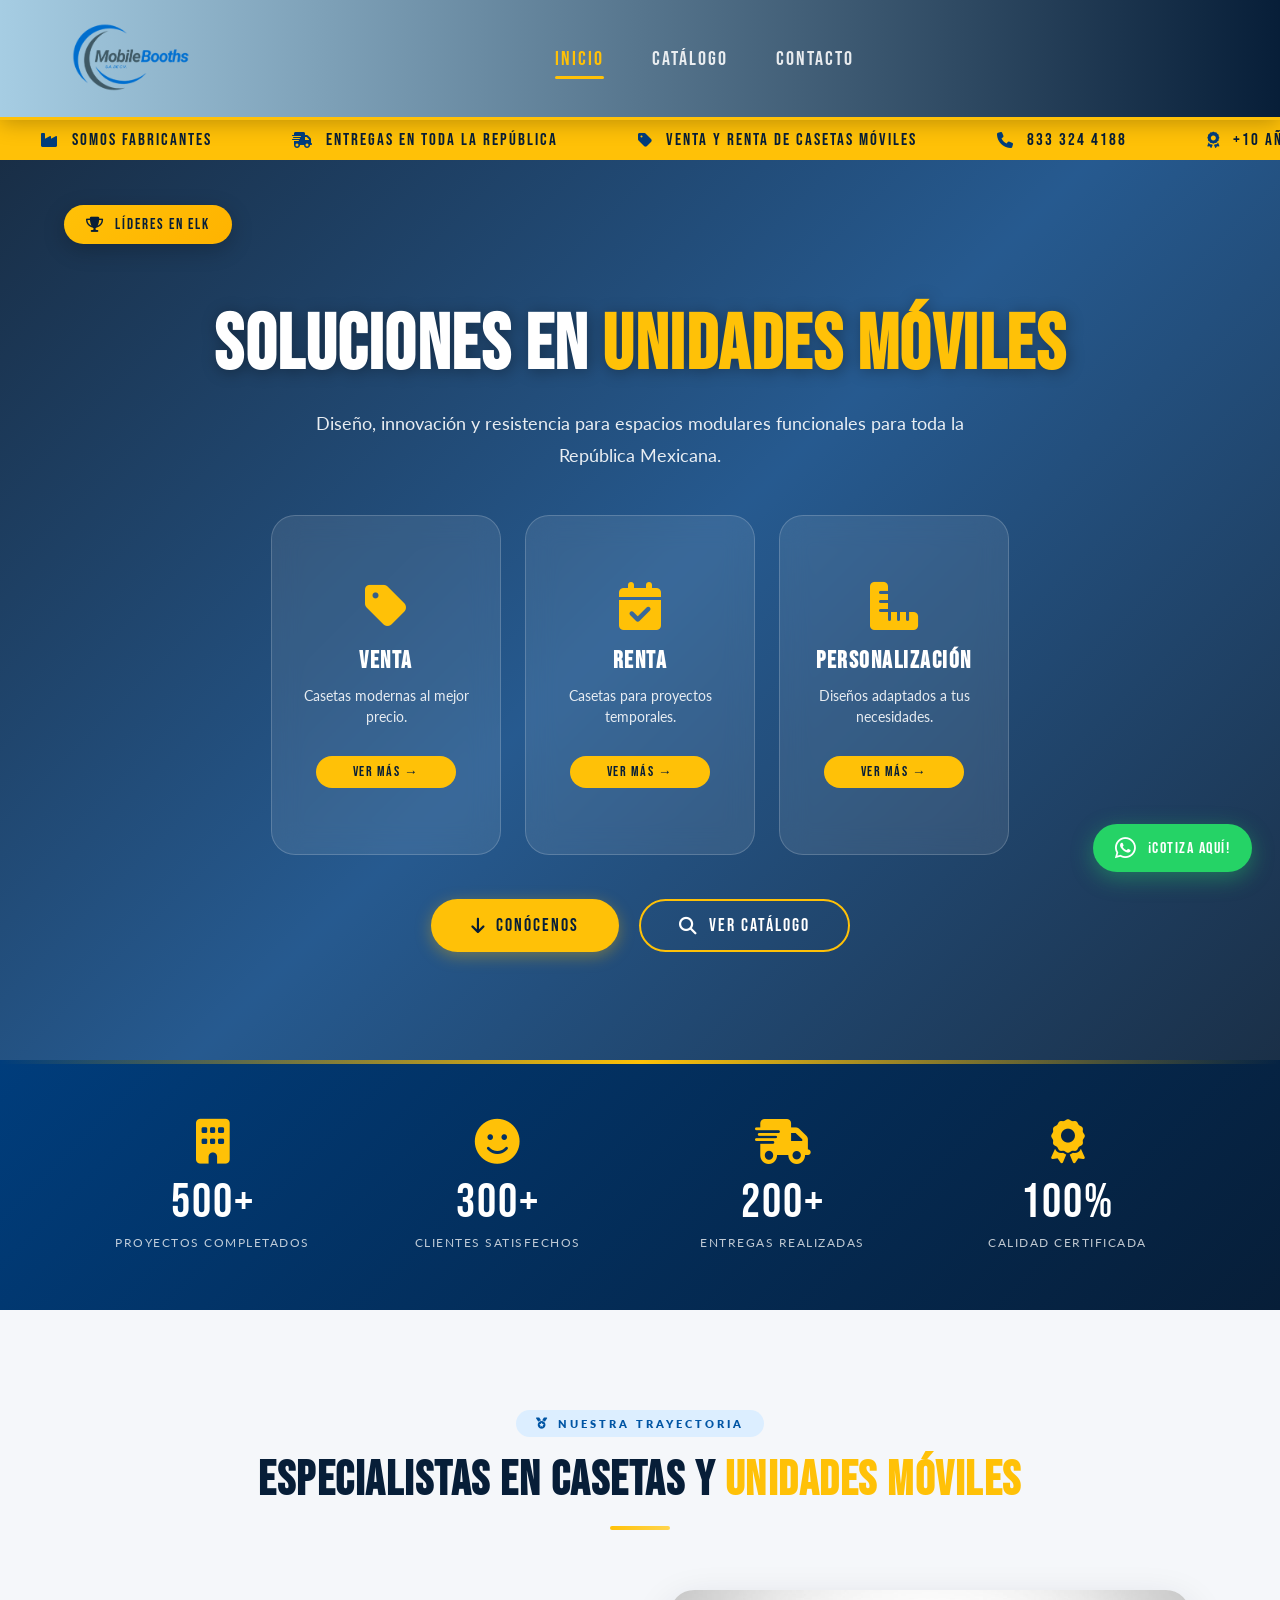
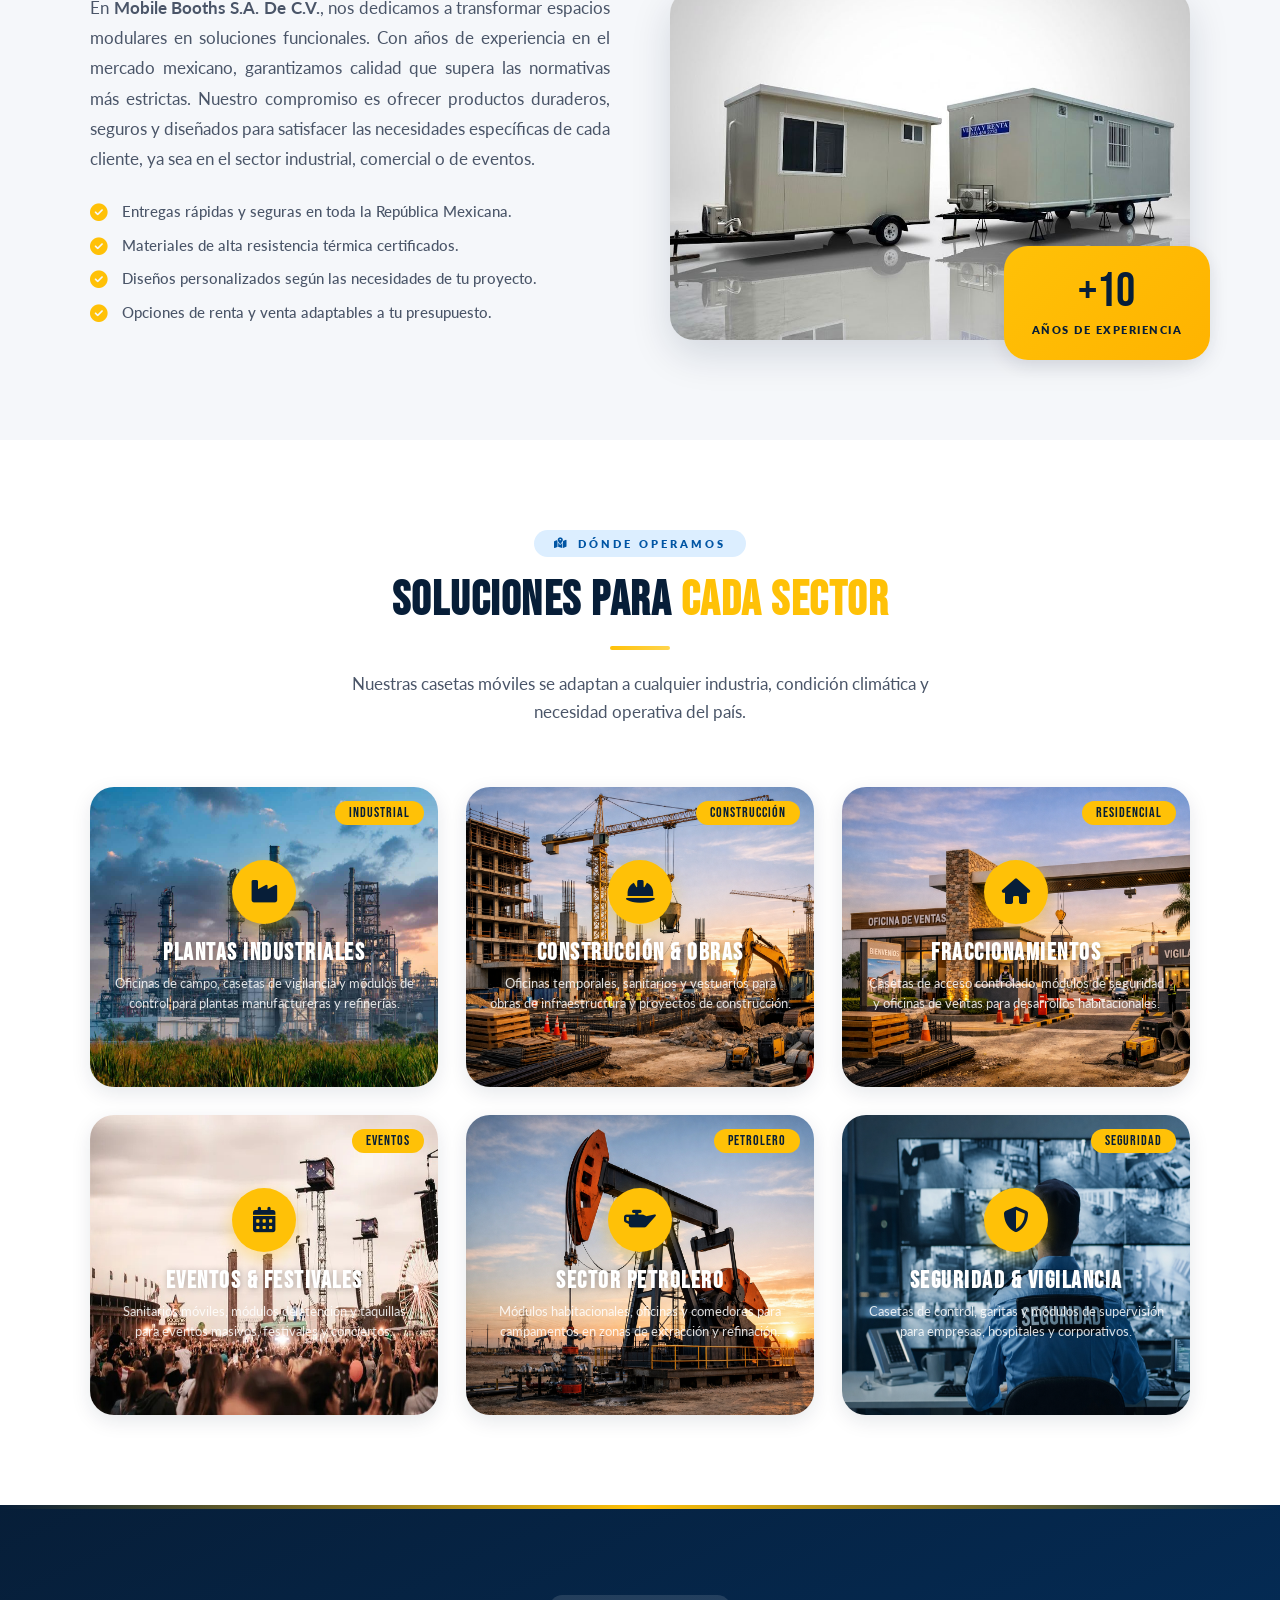
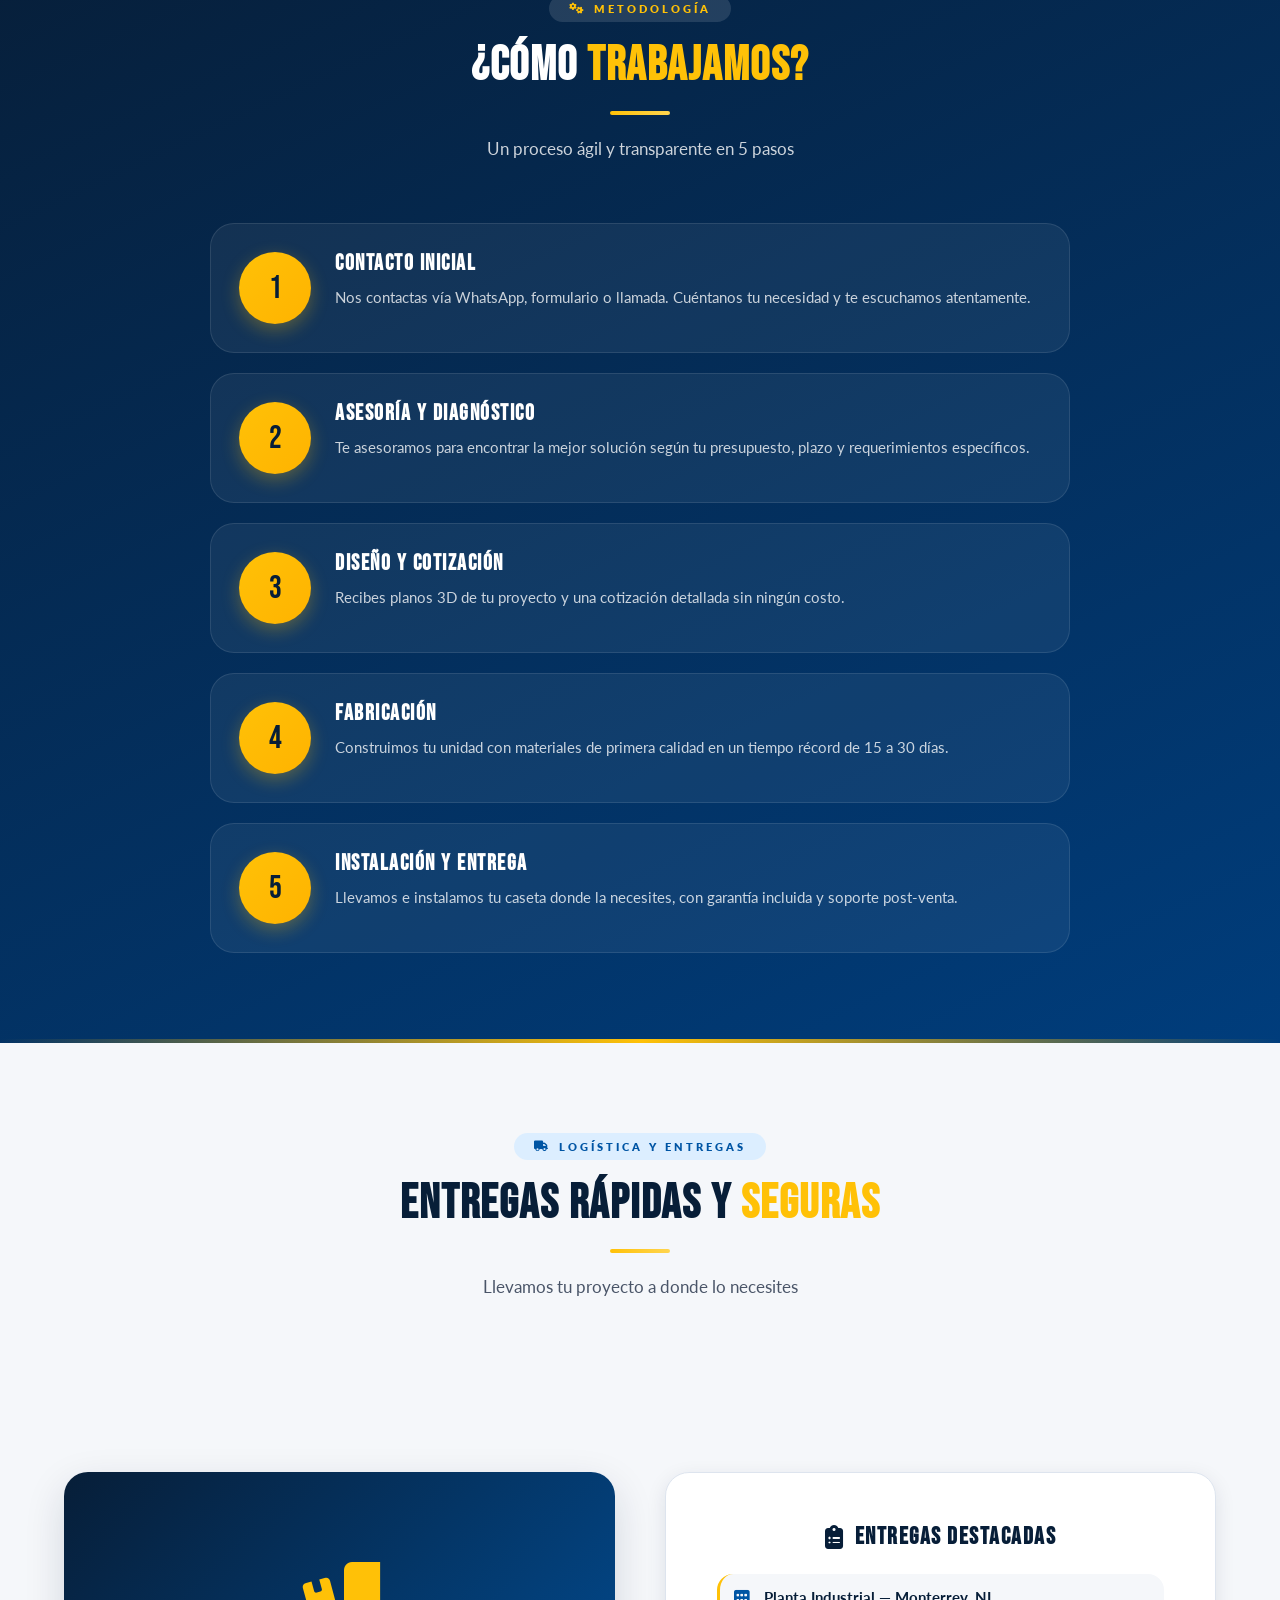
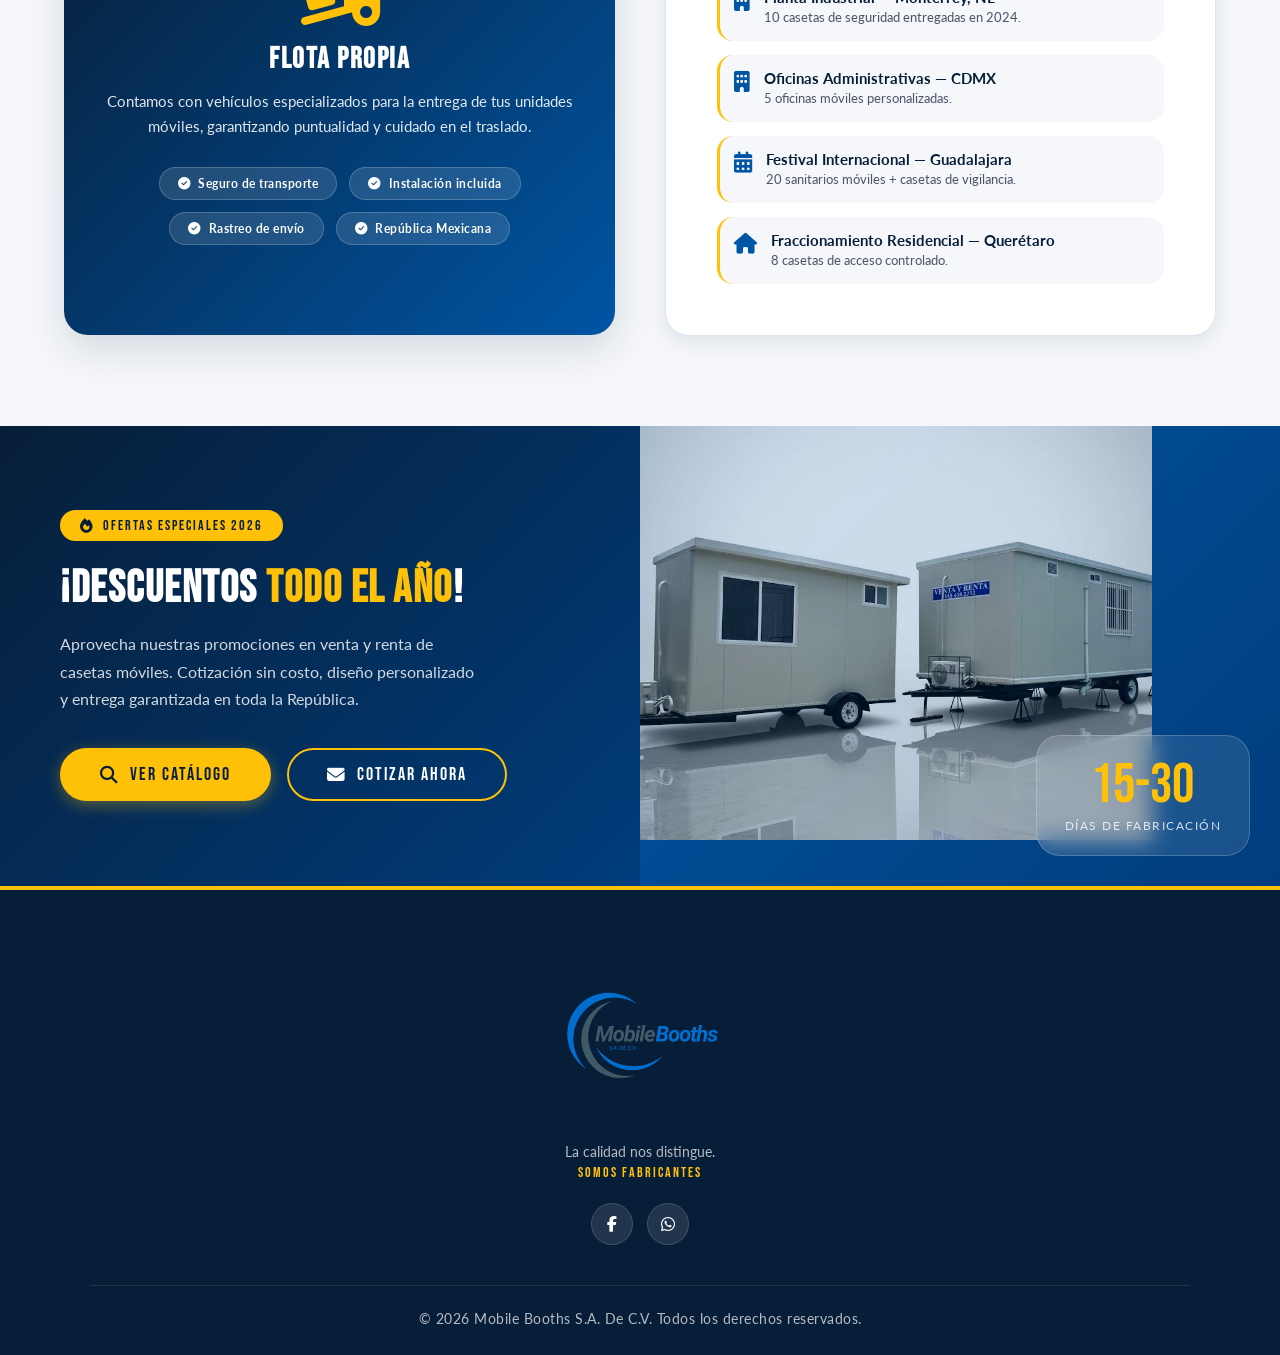
==== index.html @ 83582c48 "Subida inicial completa del proyecto 360360" ====
<!DOCTYPE html>
<html lang="es">
<head>
    <meta charset="UTF-8">
    <meta name="viewport" content="width=device-width, initial-scale=1.0, user-scalable=yes, viewport-fit=cover">
    <meta name="description" content="Mobile Booths S.A. de C.V. - Soluciones en unidades móviles, venta y renta de casetas en el Sur de Tamaulipas y toda la República Mexicana">
    <meta name="keywords" content="casetas móviles, venta de casetas, renta de casetas, unidades móviles, Tamaulipas">
    <title>Mobile Booths | Venta y Renta de Casetas Móviles</title>

    <link rel="preconnect" href="https://fonts.googleapis.com">
    <link href="https://fonts.googleapis.com/css2?family=Bebas+Neue&family=Lato:wght@300;400;700;900&display=swap" rel="stylesheet">
    <link rel="stylesheet" href="https://cdnjs.cloudflare.com/ajax/libs/font-awesome/6.5.1/css/all.min.css">
    <link href="https://unpkg.com/aos@2.3.1/dist/aos.css" rel="stylesheet">
    <link rel="stylesheet" href="css/styles.css">
    <link rel="icon" href="images/1.png" type="image/png">
    <link rel="apple-touch-icon" href="images/logo-grande.png">
</head>
<body>

<!-- ═══════════════════════════════════════════ -->
<!-- TICKER PUBLICITARIO                         -->
<!-- ═══════════════════════════════════════════ -->
<div class="ticker-wrap">
    <div class="ticker-track" id="tickerTrack">
        <span><i class="fas fa-industry"></i> SOMOS FABRICANTES</span>
        <span><i class="fas fa-truck-fast"></i> ENTREGAS EN TODA LA REPÚBLICA</span>
        <span><i class="fas fa-tag"></i> VENTA Y RENTA DE CASETAS MÓVILES</span>
        <span><i class="fas fa-phone"></i> 833 324 4188</span>
        <span><i class="fas fa-award"></i> +10 AÑOS DE EXPERIENCIA</span>
        <span><i class="fas fa-star"></i> +500 PROYECTOS COMPLETADOS</span>
        <span><i class="fas fa-industry"></i> SOMOS FABRICANTES</span>
        <span><i class="fas fa-truck-fast"></i> ENTREGAS EN TODA LA REPÚBLICA</span>
        <span><i class="fas fa-tag"></i> VENTA Y RENTA DE CASETAS MÓVILES</span>
        <span><i class="fas fa-phone"></i> 833 324 4188</span>
        <span><i class="fas fa-award"></i> +10 AÑOS DE EXPERIENCIA</span>
        <span><i class="fas fa-star"></i> +500 PROYECTOS COMPLETADOS</span>
    </div>
</div>

<!-- ═══════════════════════════════════════════ -->
<!-- NAVBAR                                      -->
<!-- ═══════════════════════════════════════════ -->
<header class="navbar" id="mainNavbar">
    <div class="brand-container">
        <img src="images/logo.png" alt="Logo Mobile Booths" class="logo-img">
    </div>
    <div class="menu-toggle" id="mobile-menu">
        <span></span><span></span><span></span>
    </div>
    <nav class="nav-menu" id="nav-list">
        <ul>
            <li><a href="index.html" class="active">Inicio</a></li>
            <li><a href="catalogo.html">Catálogo</a></li>
            <li><a href="contacto.html">Contacto</a></li>
        </ul>
    </nav>
</header>

<!-- ═══════════════════════════════════════════ -->
<!-- HERO                                        -->
<!-- ═══════════════════════════════════════════ -->
<section id="inicio" class="hero">
    <video autoplay muted loop id="bg-video" playsinline webkit-playsinline>
        <source src="images/caseta1.mp4" type="video/mp4">
    </video>
    <div class="hero-overlay"></div>

    <div class="corner-badge">
        <i class="fas fa-trophy"></i> Líderes en elk
    </div>

    <div class="hero-container">
        <div class="hero-content" data-aos="fade-up">
            <h1>Soluciones en <span>Unidades Móviles</span></h1>
            <p>Diseño, innovación y resistencia para espacios modulares funcionales para toda la República Mexicana.</p>

            <div class="services-cards">
                <div class="service-card" data-service="venta">
                    <i class="fas fa-tag"></i>
                    <h3>VENTA</h3>
                    <p>Casetas modernas al mejor precio.</p>
                    <button class="service-btn" onclick="window.location.href='catalogo.html'">Ver más →</button>
                </div>
                <div class="service-card" data-service="renta">
                    <i class="fas fa-calendar-check"></i>
                    <h3>RENTA</h3>
                    <p>Casetas para proyectos temporales.</p>
                    <button class="service-btn" onclick="window.location.href='catalogo.html'">Ver más →</button>
                </div>
                <div class="service-card" data-service="personalizacion">
                    <i class="fas fa-ruler-combined"></i>
                    <h3>PERSONALIZACIÓN</h3>
                    <p>Diseños adaptados a tus necesidades.</p>
                    <button class="service-btn" onclick="window.location.href='catalogo.html?section=personalizar&openPersonalization=true'">Ver más →</button>
                </div>
            </div>

            <div class="hero-buttons">
                <a href="#quienes-somos" class="btn-primary">
                    <i class="fas fa-arrow-down"></i> Conócenos
                </a>
                <a href="catalogo.html" class="btn-outline">
                    <i class="fas fa-search"></i> Ver Catálogo
                </a>
            </div>
        </div>
    </div>
</section>

<!-- ═══════════════════════════════════════════ -->
<!-- STATS                                       -->
<!-- ═══════════════════════════════════════════ -->
<div class="stats-section">
    <div class="stats-container">
        <div class="stat-item" data-aos="zoom-in">
            <i class="fas fa-building"></i>
            <div class="stat-number">+500</div>
            <div class="stat-label">Proyectos Completados</div>
        </div>
        <div class="stat-item" data-aos="zoom-in" data-aos-delay="100">
            <i class="fas fa-smile"></i>
            <div class="stat-number">+300</div>
            <div class="stat-label">Clientes Satisfechos</div>
        </div>
        <div class="stat-item" data-aos="zoom-in" data-aos-delay="200">
            <i class="fas fa-truck-fast"></i>
            <div class="stat-number">+200</div>
            <div class="stat-label">Entregas Realizadas</div>
        </div>
        <div class="stat-item" data-aos="zoom-in" data-aos-delay="300">
            <i class="fas fa-award"></i>
            <div class="stat-number">100%</div>
            <div class="stat-label">Calidad Certificada</div>
        </div>
    </div>
</div>

<!-- ═══════════════════════════════════════════ -->
<!-- ABOUT                                       -->
<!-- ═══════════════════════════════════════════ -->
<section id="quienes-somos" class="about-section">
    <div class="about-container">
        <div class="section-header" data-aos="fade-up">
            <span class="section-eyebrow"><i class="fas fa-medal"></i> Nuestra Trayectoria</span>
            <h2>Especialistas en Casetas y <span>Unidades Móviles</span></h2>
            <div class="section-rule"></div>
        </div>
        <div class="about-grid">
            <div class="about-text" data-aos="fade-right">
                <p>En <strong>Mobile Booths S.A. De C.V.</strong>, nos dedicamos a transformar espacios modulares en soluciones funcionales. Con años de experiencia en el mercado mexicano, garantizamos calidad que supera las normativas más estrictas. Nuestro compromiso es ofrecer productos duraderos, seguros y diseñados para satisfacer las necesidades específicas de cada cliente, ya sea en el sector industrial, comercial o de eventos.</p>
                <ul class="features-list">
                    <li><i class="fas fa-check-circle"></i> Entregas rápidas y seguras en toda la República Mexicana.</li>
                    <li><i class="fas fa-check-circle"></i> Materiales de alta resistencia térmica certificados.</li>
                    <li><i class="fas fa-check-circle"></i> Diseños personalizados según las necesidades de tu proyecto.</li>
                    <li><i class="fas fa-check-circle"></i> Opciones de renta y venta adaptables a tu presupuesto.</li>
                </ul>
            </div>
            <div class="about-image" data-aos="fade-left">
                <img src="images/fondo.jpeg" alt="Instalaciones Mobile Booths">
                <div class="experience-badge">
                    <span class="years">+10</span>
                    <span class="exp-text">Años de Experiencia</span>
                </div>
            </div>
        </div>
    </div>
</section>

<!-- ═══════════════════════════════════════════ -->
<!-- BANNER — SECTORES DE APLICACIÓN (con imágenes de fondo) -->
<!-- ═══════════════════════════════════════════ -->
<section class="sectors-section">
    <div class="sectors-container">
        <div class="section-header" data-aos="fade-up">
            <span class="section-eyebrow"><i class="fas fa-map-marked-alt"></i> Dónde Operamos</span>
            <h2>Soluciones para <span>Cada Sector</span></h2>
            <div class="section-rule"></div>
            <p>Nuestras casetas móviles se adaptan a cualquier industria, condición climática y necesidad operativa del país.</p>
        </div>
        <div class="sectors-grid" data-aos="fade-up" data-aos-delay="100">
            <div class="sector-card">
                <div class="sector-bg-img" ><img src="images/indu.jpeg" alt=""></div>
                <div class="sector-overlay"></div>
                <div class="sector-content">
                    <div class="sector-icon"><i class="fas fa-industry"></i></div>
                    <h3>Plantas Industriales</h3>
                    <p>Oficinas de campo, casetas de vigilancia y módulos de control para plantas manufactureras y refinerías.</p>
                </div>
                <div class="sector-tag">INDUSTRIAL</div>
            </div>
            <div class="sector-card">
                <div class="sector-bg-img" ><img src="images/construccion.png" alt=""></div>
                <div class="sector-overlay"></div>
                <div class="sector-content">
                    <div class="sector-icon"><i class="fas fa-hard-hat"></i></div>
                    <h3>Construcción & Obras</h3>
                    <p>Oficinas temporales, sanitarios y vestuarios para obras de infraestructura y proyectos de construcción.</p>
                </div>
                <div class="sector-tag">CONSTRUCCIÓN</div>
            </div>
            <div class="sector-card">
                <div class="sector-bg-img" ><img src="images/fracc.png" alt=""></div>
                <div class="sector-overlay"></div>
                <div class="sector-content">
                    <div class="sector-icon"><i class="fas fa-home"></i></div>
                    <h3>Fraccionamientos</h3>
                    <p>Casetas de acceso controlado, módulos de seguridad y oficinas de ventas para desarrollos habitacionales.</p>
                </div>
                <div class="sector-tag">RESIDENCIAL</div>
            </div>
            <div class="sector-card">
                <div class="sector-bg-img" ><img src="images/festival.jpeg" alt=""></div>
                <div class="sector-overlay"></div>
                <div class="sector-content">
                    <div class="sector-icon"><i class="fas fa-calendar-alt"></i></div>
                    <h3>Eventos & Festivales</h3>
                    <p>Sanitarios móviles, módulos de atención y taquillas para eventos masivos, festivales y conciertos.</p>
                </div>
                <div class="sector-tag">EVENTOS</div>
            </div>
            <div class="sector-card">
                <div class="sector-bg-img" ><img src="images/petroleo.png" alt=""></div>
                <div class="sector-overlay"></div>
                <div class="sector-content">
                    <div class="sector-icon"><i class="fas fa-oil-can"></i></div>
                    <h3>Sector Petrolero</h3>
                    <p>Módulos habitacionales, oficinas y comedores para campamentos en zonas de extracción y refinación.</p>
                </div>
                <div class="sector-tag">PETROLERO</div>
            </div>
            <div class="sector-card">
                <div class="sector-bg-img" ><img src="images/seguridad.png" alt=""></div>
                <div class="sector-overlay"></div>
                <div class="sector-content">
                    <div class="sector-icon"><i class="fas fa-shield-alt"></i></div>
                    <h3>Seguridad & Vigilancia</h3>
                    <p>Casetas de control, garitas y módulos de supervisión para empresas, hospitales y corporativos.</p>
                </div>
                <div class="sector-tag">SEGURIDAD</div>
            </div>
        </div>
    </div>
</section>
<!-- ═══════════════════════════════════════════ -->
<!-- PROCESO                                     -->
<!-- ═══════════════════════════════════════════ -->
<section class="process-section">
    <div class="process-container">
        <div class="section-header light" data-aos="fade-up">
            <span class="section-eyebrow"><i class="fas fa-cogs"></i> Metodología</span>
            <h2>¿Cómo <span>Trabajamos?</span></h2>
            <div class="section-rule"></div>
            <p>Un proceso ágil y transparente en 5 pasos</p>
        </div>
        <div class="process-timeline">
            <div class="process-step" data-aos="fade-up" data-aos-delay="0">
                <div class="step-num">1</div>
                <div class="step-body">
                    <h3>Contacto Inicial</h3>
                    <p>Nos contactas vía WhatsApp, formulario o llamada. Cuéntanos tu necesidad y te escuchamos atentamente.</p>
                </div>
            </div>
            <div class="process-step" data-aos="fade-up" data-aos-delay="80">
                <div class="step-num">2</div>
                <div class="step-body">
                    <h3>Asesoría y Diagnóstico</h3>
                    <p>Te asesoramos para encontrar la mejor solución según tu presupuesto, plazo y requerimientos específicos.</p>
                </div>
            </div>
            <div class="process-step" data-aos="fade-up" data-aos-delay="160">
                <div class="step-num">3</div>
                <div class="step-body">
                    <h3>Diseño y Cotización</h3>
                    <p>Recibes planos 3D de tu proyecto y una cotización detallada sin ningún costo.</p>
                </div>
            </div>
            <div class="process-step" data-aos="fade-up" data-aos-delay="240">
                <div class="step-num">4</div>
                <div class="step-body">
                    <h3>Fabricación</h3>
                    <p>Construimos tu unidad con materiales de primera calidad en un tiempo récord de 15 a 30 días.</p>
                </div>
            </div>
            <div class="process-step" data-aos="fade-up" data-aos-delay="320">
                <div class="step-num">5</div>
                <div class="step-body">
                    <h3>Instalación y Entrega</h3>
                    <p>Llevamos e instalamos tu caseta donde la necesites, con garantía incluida y soporte post-venta.</p>
                </div>
            </div>
        </div>
    </div>
</section>

<!-- ═══════════════════════════════════════════ -->
<!-- LOGÍSTICA                                   -->
<!-- ═══════════════════════════════════════════ -->
<section class="logistics-section">
    <div class="logistics-container">
        <div class="section-header" data-aos="fade-up">
            <span class="section-eyebrow"><i class="fas fa-truck"></i> Logística y Entregas</span>
            <h2>Entregas Rápidas y <span>Seguras</span></h2>
            <div class="section-rule"></div>
            <p>Llevamos tu proyecto a donde lo necesites</p>
        </div>
        <div class="logistics-grid">
            <div class="logistics-container"></div>
            <div class="section-header" data-aos="fade-up"></div>
            <div class="logistics-card-blue" data-aos="fade-right">
                <i class="fas fa-truck-ramp-box"></i>
                <h3>Flota Propia</h3>
                <p>Contamos con vehículos especializados para la entrega de tus unidades móviles, garantizando puntualidad y cuidado en el traslado.</p>
                <div class="logistics-tags">
                    <span><i class="fas fa-check-circle"></i> Seguro de transporte</span>
                    <span><i class="fas fa-check-circle"></i> Instalación incluida</span>
                    <span><i class="fas fa-check-circle"></i> Rastreo de envío</span>
                    <span><i class="fas fa-check-circle"></i> República Mexicana</span>
                </div>
            </div>
            <div class="logistics-deliveries" data-aos="fade-left">
                <h3><i class="fas fa-clipboard-list"></i> Entregas Destacadas</h3>
                <div class="delivery-list">
                    <div class="delivery-item">
                        <i class="fas fa-building"></i>
                        <div>
                            <strong>Planta Industrial — Monterrey, NL</strong>
                            <p>10 casetas de seguridad entregadas en 2024.</p>
                        </div>
                    </div>
                    <div class="delivery-item">
                        <i class="fas fa-building"></i>
                        <div>
                            <strong>Oficinas Administrativas — CDMX</strong>
                            <p>5 oficinas móviles personalizadas.</p>
                        </div>
                    </div>
                    <div class="delivery-item">
                        <i class="fas fa-calendar-alt"></i>
                        <div>
                            <strong>Festival Internacional — Guadalajara</strong>
                            <p>20 sanitarios móviles + casetas de vigilancia.</p>
                        </div>
                    </div>
                    <div class="delivery-item">
                        <i class="fas fa-home"></i>
                        <div>
                            <strong>Fraccionamiento Residencial — Querétaro</strong>
                            <p>8 casetas de acceso controlado.</p>
                        </div>
                    </div>
                </div>
            </div>
        </div>
    </div>
</section>

<!-- ═══════════════════════════════════════════ -->
<!-- BANNER PROMO PRINCIPAL                      -->
<!-- ═══════════════════════════════════════════ -->
<section class="promo-banner" data-aos="fade-up">
    <div class="promo-banner-inner">
        <div class="promo-text-panel">
            <span class="promo-badge"><i class="fas fa-fire"></i> OFERTAS ESPECIALES 2026</span>
            <h2>¡Descuentos <span>todo el año</span>!</h2>
            <p>Aprovecha nuestras promociones en venta y renta de casetas móviles. Cotización sin costo, diseño personalizado y entrega garantizada en toda la República.</p>
            <div class="promo-btns">
                <a href="catalogo.html" class="btn-primary">
                    <i class="fas fa-search"></i> Ver Catálogo
                </a>
                <a href="contacto.html" class="btn-outline">
                    <i class="fas fa-envelope"></i> Cotizar Ahora
                </a>
            </div>
        </div>
        <div class="promo-visual-panel">
            <img src="images/fondo.jpeg" alt="Casetas Mobile Booths">
            <div class="promo-visual-overlay"></div>
            <div class="promo-visual-stat">
                <span class="big">15-30</span>
                <small>DÍAS DE FABRICACIÓN</small>
            </div>
        </div>
    </div>
</section>

<!-- ═══════════════════════════════════════════ -->
<!-- WHATSAPP                                    -->
<!-- ═══════════════════════════════════════════ -->
<a href="https://wa.me/528333244188" class="wpp-float" target="_blank" rel="noopener">
    <i class="fab fa-whatsapp"></i>
    <span>¡Cotiza aquí!</span>
</a>

<!-- ═══════════════════════════════════════════ -->
<!-- FOOTER                                      -->
<!-- ═══════════════════════════════════════════ -->
<footer class="main-footer">
    <div class="footer-container">
        <div class="footer-logo">
            <img src="images/logo.png" alt="Logo 360" class="logo-imgg">
            <p>La calidad nos distingue.</p>
            <p class="texto-cursivo">SOMOS FABRICANTES</p>
            <div class="footer-social">
                <a href="https://www.facebook.com/profile.php?id=100066891784108" class="social-icon" target="_blank" rel="noopener" aria-label="Facebook">
                    <i class="fab fa-facebook-f"></i>
                </a>
                <a href="https://wa.me/528333244188" class="social-icon" target="_blank" rel="noopener" aria-label="WhatsApp">
                    <i class="fab fa-whatsapp"></i>
                </a>
            </div>
        </div>
        <div class="footer-bottom">
            <p>&copy; 2026 Mobile Booths S.A. De C.V. Todos los derechos reservados.</p>
        </div>
    </div>
</footer>

<script src="https://unpkg.com/aos@2.3.1/dist/aos.js"></script>
<script src="js/script.js"></script>
</body>
</html>
---- css/styles.css ----
/* ============================================================ */
/* MOBILE BOOTHS - DESIGN SYSTEM UNIFICADO                      */
/* Paleta: Azul Profundo · Amarillo Oro · Blanco                */
/* ============================================================ */

@import url('https://fonts.googleapis.com/css2?family=Bebas+Neue&family=Lato:wght@300;400;700;900&display=swap');

/* ─── VARIABLES GLOBALES ─── */
:root {
  --azul-profundo:  #071e38;
  --azul-dark:      #0a2540;
  --azul-principal: #0055a4;
  --azul-fuerte:    #003d7c;
  --azul-vibrante:  #0077cc;
  --azul-claro:     #dceeff;
  --azul-suave:     #f0f7ff;

  --oro:            #ffc107;
  --oro-fuerte:     #ffb300;
  --oro-suave:      #ffd54f;
  --oro-bg:         rgba(255,193,7,0.08);

  --blanco:         #ffffff;
  --gris-fondo:     #f5f7fa;
  --gris-claro:     #eef2f7;
  --gris-borde:     #dde4ee;
  --gris-texto:     #4a5568;
  --negro:          #0d1b2a;

  --success:        #00c27a;
  --warning:        #ff7c2a;

  --sombra-sm:      0 2px 8px rgba(7,30,56,.07);
  --sombra-md:      0 6px 20px rgba(7,30,56,.10);
  --sombra-lg:      0 14px 40px rgba(7,30,56,.14);
  --sombra-hover:   0 20px 50px rgba(7,30,56,.18);

  --radio:          16px;
  --radio-lg:       24px;
  --radio-pill:     60px;

  --tr:             all .35s cubic-bezier(.4,0,.2,1);
  --navbar-h:       70px;
}

/* ─── RESET ─── */
*, *::before, *::after { margin:0; padding:0; box-sizing:border-box; }

html { scroll-behavior: smooth; }

body {
  font-family: 'Lato', sans-serif;
  color: var(--negro);
  background: var(--blanco);
  overflow-x: hidden;
  padding-top: var(--navbar-h);
}

/* ─── TIPOGRAFÍA ─── */
h1,h2,h3,h4 { font-family: 'Bebas Neue', sans-serif; letter-spacing: 1.5px; line-height: 1.1; }

/* ─── HELPERS ─── */
.text-center { text-align: center; }
.text-gold   { color: var(--oro); }
.text-blue   { color: var(--azul-principal); }

/* ============================================================ */
/* NAVBAR                                                       */
/* ============================================================ */
.navbar {
  position: fixed;
  inset: 0 0 auto 0;
  height: 120px;
  display: flex;
  align-items: center;
  justify-content: space-between;
  padding: 0 5%;
  z-index: 9999;
  background: linear-gradient(to right, #a6cde3, #071e38);
  box-shadow: 0 3px 20px rgba(0,0,0,.25);
  transition: transform .3s ease, height .3s ease, background .3s ease;
  border-bottom: 3px solid var(--oro);
}

.navbar.hide      { transform: translateY(-100%); }


.brand-container { flex: 0 0 auto; }

.logo-img {
  height: 130px;
  width: auto;
  transition: .3s;
}


/* Nav links */
.nav-menu { flex: 1; display: flex; justify-content: center; }

.nav-menu ul {
  display: flex;
  list-style: none;
  gap: 48px;
}

.nav-menu a {
  text-decoration: none;
  color: rgba(255,255,255,.88);
  font-family: 'Bebas Neue', sans-serif;
  font-size: 1.25rem;
  letter-spacing: 2px;
  position: relative;
  padding: 6px 0;
  transition: color .25s;
}

.nav-menu a::after {
  content: '';
  position: absolute;
  bottom: -2px; left: 0;
  width: 0; height: 3px;
  background: var(--oro);
  border-radius: 2px;
  transition: width .3s ease;
}

.nav-menu a:hover,
.nav-menu a.active { color: var(--oro); }

.nav-menu a:hover::after,
.nav-menu a.active::after { width: 100%; }

/* ─── HAMBURGER ─── */
.menu-toggle {
  display: none;
  flex-direction: column;
  cursor: pointer;
  gap: 6px;
  z-index: 10000;
  padding: 10px;
}

.menu-toggle span {
  display: block;
  width: 28px; height: 2px;
  background: var(--blanco);
  border-radius: 2px;
  transition: var(--tr);
}

.menu-toggle.active span:nth-child(1) { transform: translateY(8px) rotate(45deg); }
.menu-toggle.active span:nth-child(2) { opacity: 0; }
.menu-toggle.active span:nth-child(3) { transform: translateY(-8px) rotate(-45deg); }

/* ============================================================ */
/* SECTION HEADERS — Sistema unificado                          */
/* ============================================================ */
.section-header {
  text-align: center;
  margin-bottom: 60px;
}

.section-eyebrow {
  display: inline-flex;
  align-items: center;
  gap: 8px;
  background: var(--azul-claro);
  color: var(--azul-principal);
  font-weight: 800;
  font-size: .7rem;
  letter-spacing: 3px;
  text-transform: uppercase;
  padding: 7px 20px;
  border-radius: var(--radio-pill);
  margin-bottom: 18px;
}

.section-header h2 {
  font-size: clamp(2rem, 4vw, 3rem);
  color: var(--azul-profundo);
  margin-bottom: 18px;
}

.section-header h2 span { color: var(--oro); }

.section-rule {
  width: 60px; height: 4px;
  background: linear-gradient(90deg, var(--oro), var(--oro-suave));
  border-radius: 4px;
  margin: 0 auto 20px;
}

.section-header p {
  color: var(--gris-texto);
  font-size: 1.05rem;
  max-width: 600px;
  margin: 0 auto;
  line-height: 1.7;
}

/* Variant: sobre fondo oscuro */
.section-header.light .section-eyebrow { background: rgba(255,255,255,.12); color: var(--oro); }
.section-header.light h2              { color: var(--blanco); }
.section-header.light p               { color: rgba(255,255,255,.8); }

/* ============================================================ */
/* CORNER BADGE                                                  */
/* ============================================================ */
.corner-badge {
  position: absolute;
  top: 5%; left: 5%;
  z-index: 10;
  background: linear-gradient(135deg, var(--oro), var(--oro-fuerte));
  color: var(--azul-profundo);
  padding: 10px 22px;
  border-radius: var(--radio-pill);
  font-family: 'Bebas Neue', sans-serif;
  font-size: .95rem;
  letter-spacing: 2px;
  display: flex;
  align-items: center;
  gap: 10px;
  box-shadow: 0 6px 22px rgba(0,0,0,.22);
  animation: badgePulse 2.5s ease-in-out infinite;
}

@keyframes badgePulse {
  0%,100% { transform: scale(1); box-shadow: 0 6px 22px rgba(255,193,7,.3); }
  50%      { transform: scale(1.04); box-shadow: 0 10px 28px rgba(255,193,7,.5); }
}

/* ============================================================ */
/* HERO SECTION — Inicio                                        */
/* ============================================================ */
.hero {
  position: relative;
  min-height: 100vh;
  display: flex;
  align-items: center;
  justify-content: center;
  overflow: hidden;
  padding: 120px 5% 80px;
}

#bg-video, #bg-video-catalog, #bg-video-contact {
  position: absolute;
  top: 50%; left: 50%;
  min-width: 100%; min-height: 100%;
  transform: translate(-50%,-50%);
  z-index: 0;
  object-fit: cover;
}

.hero-overlay {
  position: absolute;
  inset: 0;
  background: linear-gradient(135deg,
    rgba(7,30,56,.93) 0%,
    rgba(0,61,124,.85) 50%,
    rgba(7,30,56,.92) 100%);
  z-index: 1;
}

.hero-container {
  position: relative;
  z-index: 2;
  max-width: 1100px;
  margin: 0 auto;
  width: 100%;
  text-align: center;
}

.hero-content h1 {
  font-size: clamp(2.8rem, 6vw, 5.5rem);
  color: var(--blanco);
  text-transform: uppercase;
  line-height: 1;
  text-shadow: 2px 2px 16px rgba(0,0,0,.35);
  margin-bottom: 22px;
}

.hero-content h1 span { color: var(--oro); }

.hero-content > p {
  font-size: 1.15rem;
  color: rgba(255,255,255,.9);
  max-width: 680px;
  margin: 0 auto 44px;
  line-height: 1.75;
}

/* ─── SERVICE CARDS ─── */
.services-cards {
  display: flex;
  gap: 24px;
  justify-content: center;
  flex-wrap: wrap;
  margin: 44px auto;
}

.service-card {
  background: rgba(255,255,255,.09);
  backdrop-filter: blur(14px);
  border: 1px solid rgba(255,255,255,.18);
  border-radius: var(--radio-lg);
  padding: 32px 24px;
  width: 230px;
  min-height: 340px;
  display: flex;
  flex-direction: column;
  align-items: center;
  justify-content: center;
  text-align: center;
  transition: var(--tr);
  position: relative;
  overflow: hidden;
}

.service-card::before {
  content: '';
  position: absolute;
  bottom: 0; left: 0;
  width: 100%; height: 3px;
  background: linear-gradient(90deg, var(--oro), var(--oro-suave));
  transform: scaleX(0);
  transform-origin: left;
  transition: transform .4s ease;
}

.service-card:hover {
  transform: translateY(-10px);
  background: rgba(255,255,255,.18);
  border-color: var(--oro);
  box-shadow: 0 20px 40px rgba(0,0,0,.3);
}

.service-card:hover::before { transform: scaleX(1); }

.service-card i {
  font-size: 3rem;
  color: var(--oro);
  margin-bottom: 18px;
  transition: transform .3s;
}

.service-card:hover i { transform: scale(1.1); }

.service-card h3 {
  font-size: 1.5rem;
  color: var(--blanco);
  margin-bottom: 12px;
}

.service-card p {
  font-family: 'Lato', sans-serif;
  font-size: .85rem;
  color: rgba(255,255,255,.88);
  line-height: 1.55;
  margin-bottom: 20px;
}

/* Botón dentro de las tarjetas de servicio */
.service-btn {
  background: var(--oro);
  color: var(--azul-profundo);
  border: none;
  padding: 8px 20px;
  border-radius: var(--radio-pill);
  font-family: 'Bebas Neue', sans-serif;
  font-size: 0.85rem;
  letter-spacing: 1.5px;
  cursor: pointer;
  transition: var(--tr);
  margin-top: 8px;
  width: 100%;
  max-width: 140px;
  text-decoration: none;
  display: inline-flex;
  align-items: center;
  justify-content: center;
  gap: 6px;
}

.service-btn:hover {
  background: var(--blanco);
  transform: translateY(-3px);
  box-shadow: 0 6px 18px rgba(255,193,7,.35);
}

/* ─── HERO BUTTONS ─── */
.hero-buttons {
  display: flex;
  gap: 20px;
  justify-content: center;
  flex-wrap: wrap;
  margin-top: 36px;
}

/* ─── BUTTONS SYSTEM ─── */
.btn-primary {
  background: var(--oro);
  color: var(--azul-profundo);
  padding: 14px 38px;
  border-radius: var(--radio-pill);
  text-decoration: none;
  font-family: 'Bebas Neue', sans-serif;
  font-size: 1.1rem;
  letter-spacing: 2px;
  transition: var(--tr);
  box-shadow: 0 4px 16px rgba(255,193,7,.35);
  display: inline-flex;
  align-items: center;
  gap: 10px;
  border: 2px solid transparent;
}

.btn-primary:hover {
  background: var(--blanco);
  color: var(--azul-profundo);
  transform: translateY(-3px);
  box-shadow: 0 8px 28px rgba(255,193,7,.45);
}

.btn-outline {
  background: transparent;
  color: var(--blanco);
  padding: 14px 38px;
  border-radius: var(--radio-pill);
  text-decoration: none;
  font-family: 'Bebas Neue', sans-serif;
  font-size: 1.1rem;
  letter-spacing: 2px;
  border: 2px solid var(--oro);
  transition: var(--tr);
  display: inline-flex;
  align-items: center;
  gap: 10px;
}

.btn-outline:hover {
  background: var(--oro);
  color: var(--azul-profundo);
  transform: translateY(-3px);
  box-shadow: 0 8px 24px rgba(0,0,0,.2);
}

/* ============================================================ */
/* STATS BAR                                                     */
/* ============================================================ */
.stats-section {
  background: linear-gradient(135deg, var(--azul-fuerte), var(--azul-profundo));
  padding: 60px 5%;
  position: relative;
}

.stats-section::before {
  content: '';
  position: absolute;
  top: 0; left: 0; right: 0;
  height: 4px;
  background: linear-gradient(90deg, transparent, var(--oro), transparent);
}

.stats-container {
  display: grid;
  grid-template-columns: repeat(4,1fr);
  gap: 40px;
  max-width: 1100px;
  margin: 0 auto;
  text-align: center;
}

.stat-item { display: flex; flex-direction: column; align-items: center; }

.stat-item i {
  font-size: 2.8rem;
  color: var(--oro);
  margin-bottom: 14px;
}

.stat-number {
  font-family: 'Bebas Neue', sans-serif;
  font-size: 3rem;
  letter-spacing: 2px;
  color: var(--blanco);
  line-height: 1;
  margin-bottom: 8px;
}

.stat-label {
  font-size: .78rem;
  color: rgba(255,255,255,.75);
  text-transform: uppercase;
  letter-spacing: 1.5px;
}

/* ============================================================ */
/* ABOUT SECTION                                                 */
/* ============================================================ */
.about-section {
  padding: 100px 5%;
  background: var(--gris-fondo);
}

.about-container { max-width: 1100px; margin: 0 auto; }

.about-grid {
  display: grid;
  grid-template-columns: 1fr 1fr;
  gap: 60px;
  align-items: center;
}

.about-text p {
  color: var(--gris-texto);
  font-size: 1.05rem;
  line-height: 1.8;
  text-align: justify;
  margin-bottom: 28px;
}

.features-list {
  list-style: none;
}

.features-list li {
  display: flex;
  align-items: flex-start;
  gap: 14px;
  margin-bottom: 14px;
  font-size: .95rem;
  color: var(--gris-texto);
  font-weight: 500;
}

.features-list i {
  color: var(--oro);
  font-size: 1.1rem;
  margin-top: 2px;
  flex-shrink: 0;
}

.about-image { position: relative; }

.about-image img {
  width: 100%;
  border-radius: var(--radio-lg);
  box-shadow: var(--sombra-lg);
  display: block;
}

.experience-badge {
  position: absolute;
  bottom: -20px; right: -20px;
  background: linear-gradient(135deg, var(--oro), var(--oro-fuerte));
  color: var(--azul-profundo);
  padding: 22px 28px;
  border-radius: var(--radio-lg);
  text-align: center;
  min-width: 140px;
  box-shadow: var(--sombra-md);
}

.experience-badge .years {
  font-family: 'Bebas Neue', sans-serif;
  font-size: 3rem;
  line-height: 1;
  display: block;
}

.experience-badge .exp-text {
  font-size: .7rem;
  font-weight: 800;
  letter-spacing: 1.5px;
  text-transform: uppercase;
  line-height: 1.4;
  display: block;
  margin-top: 6px;
}

/* ============================================================ */
/* PROCESO                                                       */
/* ============================================================ */
.process-section {
  padding: 90px 5%;
  background: linear-gradient(155deg, var(--azul-profundo) 0%, var(--azul-fuerte) 100%);
  position: relative;
}

.process-section::before,
.process-section::after {
  content: '';
  position: absolute;
  left: 0; right: 0;
  height: 4px;
  background: linear-gradient(90deg, transparent, var(--oro), transparent);
}
.process-section::before { top: 0; }
.process-section::after  { bottom: 0; }

.process-container { max-width: 860px; margin: 0 auto; }

.process-timeline {
  display: flex;
  flex-direction: column;
  gap: 20px;
}

.process-step {
  display: grid;
  grid-template-columns: 72px 1fr;
  gap: 24px;
  align-items: start;
  background: rgba(255,255,255,.06);
  border: 1px solid rgba(255,255,255,.1);
  border-radius: var(--radio-lg);
  padding: 28px;
  transition: var(--tr);
}

.process-step:hover {
  transform: translateY(-4px);
  background: rgba(255,255,255,.1);
  border-color: var(--oro);
  box-shadow: 0 12px 30px rgba(0,0,0,.2);
}

.step-num {
  width: 72px; height: 72px;
  background: linear-gradient(135deg, var(--oro), var(--oro-fuerte));
  border-radius: 50%;
  display: flex;
  align-items: center;
  justify-content: center;
  font-family: 'Bebas Neue', sans-serif;
  font-size: 2rem;
  color: var(--azul-profundo);
  flex-shrink: 0;
  box-shadow: 0 6px 18px rgba(255,193,7,.3);
}

.step-body h3 {
  font-size: 1.4rem;
  color: var(--blanco);
  margin-bottom: 8px;
}

.step-body p {
  font-size: .95rem;
  color: rgba(255,255,255,.78);
  line-height: 1.65;
}

/* ============================================================ */
/* LOGÍSTICA                                                     */
/* ============================================================ */
.logistics-section {
  padding: 90px 5%;
  background: var(--gris-fondo);
}



.logistics-grid {
  display: grid;
  grid-template-columns: 1fr 1fr;
  gap: 50px;
  align-items: start;
}

.logistics-card-blue {
  background: linear-gradient(135deg, var(--azul-profundo), var(--azul-principal));
  border-radius: var(--radio-lg);
text-align: center;
  color: var(--blanco);
  box-shadow: var(--sombra-lg);
  padding: 90px 5%;
  
  
  
}

.logistics-card-blue > i {
  font-size: 4rem;
  color: var(--oro);
  margin-bottom: 18px;
}

.logistics-card-blue h3 {
  font-size: 1.8rem;
  margin-bottom: 14px;
}

.logistics-card-blue p {
  font-size: .95rem;
  opacity: .88;
  line-height: 1.65;
  margin-bottom: 28px;
}

.logistics-tags {
  display: flex;
  flex-wrap: wrap;
  gap: 12px;
  justify-content: center;
}

.logistics-tags span {
  background: rgba(255,255,255,.12);
  border: 1px solid rgba(255,255,255,.2);
  padding: 8px 18px;
  border-radius: var(--radio-pill);
  font-size: .78rem;
  font-weight: 700;
  display: flex;
  align-items: center;
  gap: 8px;
  letter-spacing: .5px;
}

.logistics-deliveries {
  background: var(--blanco);
  border-radius: var(--radio-lg);
  padding: 51px;
  box-shadow: var(--sombra-md);
  border: 1px solid var(--gris-borde);
}

.logistics-deliveries h3 {
  font-size: 1.5rem;
  color: var(--azul-profundo);
  margin-bottom: 24px;
  display: flex;
  align-items: center;
  justify-content: center;
  gap: 10px;
}

.delivery-list { display: flex; flex-direction: column; gap: 14px; }

.delivery-item {
  display: flex;
  gap: 14px;
  padding: 14px;
  background: var(--gris-fondo);
  border-radius: var(--radio);
  border-left: 3px solid var(--oro);
  transition: var(--tr);
}

.delivery-item:hover {
  transform: translateX(6px);
  background: var(--azul-claro);
}

.delivery-item > i {
  color: var(--azul-principal);
  font-size: 1.3rem;
  margin-top: 2px;
  flex-shrink: 0;
}

.delivery-item strong {
  color: var(--azul-profundo);
  font-size: .92rem;
  display: block;
  margin-bottom: 3px;
}

.delivery-item p {
  color: var(--gris-texto);
  font-size: .8rem;
  margin: 0;
  line-height: 1.4;
}

/* ============================================================ */
/* BANNER PUBLICITARIO — Ticker / Cinta informativa             */
/* ============================================================ */
.ticker-wrap {
  background: var(--oro);
  padding: 10px 0;
  margin-top: 50px;
  overflow: hidden;
  position: relative;
  z-index: 2;
}

.ticker-track {
  display: flex;
  width: max-content;
  animation: ticker 30s linear infinite;
}

.ticker-track span {
  white-space: nowrap;
  padding: 0 40px;
  font-family: 'Bebas Neue', sans-serif;
  font-size: 1.05rem;
  letter-spacing: 2px;
  color: var(--azul-profundo);
  display: flex;
  align-items: center;
  gap: 12px;
}

.ticker-track span i {
  font-size: 1rem;
  color: var(--azul-fuerte);
}

@keyframes ticker {
  from { transform: translateX(0); }
  to   { transform: translateX(-50%); }
}

/* ============================================================ */
/* BANNER — Secciones de uso / sectores                         */
/* ============================================================ */
.sectors-section {
  padding: 90px 5%;
  background: var(--blanco);
}

.sectors-container { max-width: 1100px; margin: 0 auto; }

.sectors-grid {
  display: grid;
  grid-template-columns: repeat(3,1fr);
  gap: 28px;
}
.sector-bg-img img{
  width: 400px;
  height: 300px;
}
.sector-card {
  position: relative;
  border-radius: var(--radio-lg);
  overflow: hidden;
  height: 300px;
  box-shadow: var(--sombra-md);
  transition: var(--tr);
  cursor: default;
}

.sector-card:hover { transform: translateY(-8px); box-shadow: var(--sombra-hover); }

.sector-icon-bg {
  position: absolute;
  inset: 0;
  display: flex;
  align-items: center;
  justify-content: center;
  background: linear-gradient(135deg, var(--azul-profundo), var(--azul-principal));
  z-index: 0;
}

.sector-icon-bg i {
  font-size: 7rem;
  color: rgba(255,255,255,.08);
}

.sector-content {
  position: absolute;
  inset: 0;
  z-index: 2;
  display: flex;
  flex-direction: column;
  align-items: center;
  justify-content: center;
  text-align: center;
  padding: 28px 22px;
}

.sector-icon {
  width: 64px; height: 64px;
  background: var(--oro);
  border-radius: 50%;
  display: flex;
  align-items: center;
  justify-content: center;
  font-size: 1.6rem;
  color: var(--azul-profundo);
  margin-bottom: 16px;
  box-shadow: 0 6px 18px rgba(255,193,7,.4);
  transition: transform .3s;
}

.sector-card:hover .sector-icon { transform: scale(1.1) rotate(-5deg); }

.sector-content h3 {
  font-size: 1.5rem;
  color: var(--blanco);
  margin-bottom: 8px;
  text-shadow: 1px 1px 6px rgba(0,0,0,.3);
}

.sector-content p {
  font-size: .82rem;
  color: rgba(255,255,255,.85);
  line-height: 1.5;
  font-family: 'Lato', sans-serif;
}

.sector-tag {
  position: absolute;
  top: 14px; right: 14px;
  background: var(--oro);
  color: var(--azul-profundo);
  padding: 4px 14px;
  border-radius: var(--radio-pill);
  font-family: 'Bebas Neue', sans-serif;
  font-size: .85rem;
  letter-spacing: 1px;
  z-index: 3;
}

/* ============================================================ */
/* BANNER PUBLICITARIO HORIZONTAL                               */
/* ============================================================ */
.promo-banner {
  position: relative;
  overflow: hidden;
  background: var(--azul-profundo);
}

.promo-banner-inner {
  display: grid;
  grid-template-columns: 1fr 1fr;
  min-height: 460px;
}

/* Panel izquierdo con contenido */
.promo-text-panel {
  background: linear-gradient(135deg, var(--azul-profundo) 0%, var(--azul-fuerte) 100%);
  padding: 70px 60px;
  display: flex;
  flex-direction: column;
  justify-content: center;
  position: relative;
  z-index: 2;
}

.promo-badge {
  display: inline-flex;
  align-items: center;
  gap: 8px;
  background: var(--oro);
  color: var(--azul-profundo);
  padding: 7px 20px;
  border-radius: var(--radio-pill);
  font-family: 'Bebas Neue', sans-serif;
  font-size: .9rem;
  letter-spacing: 2px;
  margin-bottom: 24px;
  align-self: flex-start;
  animation: badgePulse 2.5s infinite;
}

.promo-text-panel h2 {
  font-size: clamp(2.2rem, 3.5vw, 3.5rem);
  color: var(--blanco);
  line-height: 1.05;
  margin-bottom: 18px;
}

.promo-text-panel h2 span { color: var(--oro); }

.promo-text-panel p {
  font-size: 1rem;
  color: rgba(255,255,255,.82);
  line-height: 1.7;
  margin-bottom: 36px;
  max-width: 420px;
}

.promo-btns {
  display: flex;
  gap: 16px;
  flex-wrap: wrap;
}

/* Panel derecho visual */
.promo-visual-panel {
  position: relative;
  overflow: hidden;
  background: linear-gradient(135deg, var(--azul-principal), var(--azul-fuerte));
}

.promo-visual-panel img {
  width: 80%;
  height: 90%;
  object-fit: cover;
 opacity: .80;
  
}

.promo-visual-overlay {
  position: absolute;
  inset: 0;
  

}

.promo-visual-stat {
  position: absolute;
  bottom: 30px; right: 30px;
  background: rgba(255,255,255,.1);
  backdrop-filter: blur(12px);
  border: 1px solid rgba(255,255,255,.2);
  border-radius: var(--radio-lg);
  padding: 22px 28px;
  text-align: center;
  color: var(--blanco);
}

.promo-visual-stat .big {
  font-family: 'Bebas Neue', sans-serif;
  font-size: 3.5rem;
  color: var(--oro);
  line-height: 1;
  display: block;
}

.promo-visual-stat small {
  font-size: .75rem;
  opacity: .8;
  letter-spacing: 1.5px;
  text-transform: uppercase;
}

/* ============================================================ */
/* WHATSAPP FLOAT                                               */
/* ============================================================ */
.wpp-float {
  position: fixed;
  bottom: 28px; right: 28px;
  background: #25d366;
  color: var(--blanco);
  padding: 12px 22px;
  border-radius: var(--radio-pill);
  display: flex;
  align-items: center;
  gap: 10px;
  font-family: 'Bebas Neue', sans-serif;
  font-size: 1rem;
  letter-spacing: 1.5px;
  z-index: 10000;
  text-decoration: none;
  transition: var(--tr);
  box-shadow: 0 6px 22px rgba(37,211,102,.4);
}

.wpp-float i { font-size: 1.5rem; }
.wpp-float:hover { transform: scale(1.06); background: #128c7e; box-shadow: 0 8px 28px rgba(18,140,126,.45); }

/* ============================================================ */
/* FOOTER                                                        */
/* ============================================================ */
.main-footer {
  background: var(--azul-profundo);
  color: var(--blanco);
  padding: 60px 5% 24px;
  border-top: 4px solid var(--oro);
}

.footer-container {
  max-width: 1100px;
  margin: 0 auto;
  text-align: center;
}

.logo-imgg { height: 170px; margin-bottom: 16px; }

.footer-container > div > p {
  color: rgba(255,255,255,.7);
  font-size: .9rem;
  margin: 4px 0;
}

.texto-cursivo { font-family: 'Bebas Neue', sans-serif; font-size: 1rem; letter-spacing: 2px; color: var(--oro) !important; }

.footer-social {
  display: flex;
  justify-content: center;
  gap: 14px;
  margin: 22px 0;
}

.social-icon {
  width: 42px; height: 42px;
  background: rgba(255,255,255,.1);
  border: 1px solid rgba(255,255,255,.15);
  border-radius: 50%;
  display: flex;
  align-items: center;
  justify-content: center;
  color: var(--blanco);
  text-decoration: none;
  font-size: 1rem;
  transition: var(--tr);
}

.social-icon:hover {
  background: var(--oro);
  color: var(--azul-profundo);
  border-color: var(--oro);
  transform: scale(1.12) rotate(-5deg);
}

.footer-bottom {
  margin-top: 40px;
  border-top: 1px solid rgba(255,255,255,.1);
  padding-top: 20px;
  font-size: .78rem;
  color: rgba(255,255,255,.45);
  letter-spacing: .5px;
}

/* ============================================================ */
/* RESPONSIVE GLOBAL                                            */
/* ============================================================ */
@media (max-width: 1024px) {
  .sectors-grid { grid-template-columns: repeat(2,1fr); }
  .promo-banner-inner { grid-template-columns: 1fr; }
  .promo-visual-panel { height: 280px; }
}

@media (max-width: 850px) {
  :root { --navbar-h: 68px; }

  .navbar  { padding-top: 0px; }
  .logo-img { height: 130px !important; }

  .menu-toggle { display: flex; 
  }

  .nav-menu {
    position: fixed;
    top: 120px; left: 0;
    width: 100%; 
    height: 100%;
    background: var(--azul-profundo);
    display: flex;
    transform: translateX(100%);
    transition: transform .35s ease;
    z-index: 9998;
  }

  .nav-menu.active { transform: translateX(0); }

  .nav-menu ul {
    flex-direction: column;
    align-items: center;
    justify-content: center;
    padding-top: 150px;
    gap: 40px;
    position: absolute;
    top:0 !important; 
  }

  .nav-menu a { font-size: 1.8rem !important; }

  .hero-content h1 { font-size: 2.4rem; }
  .hero-content > p { font-size: 1rem; }

  .services-cards { gap: 16px; }
  .service-card { 
    width: 200px; 
    min-height: 310px;
    padding: 22px 16px;
  }
  
  .service-card i { font-size: 2.5rem; }
  .service-card h3 { font-size: 1.3rem; }
  .service-btn { 
    font-size: 0.75rem; 
    padding: 6px 16px;
    max-width: 120px;
  }

  .stats-container  { grid-template-columns: repeat(2,1fr); gap: 30px; }
  .about-grid       { grid-template-columns: 1fr; }
  .logistics-grid   { grid-template-columns: 1fr; }
  .sectors-grid     { grid-template-columns: 1fr; }

  .process-step { grid-template-columns: 60px 1fr; }
  .step-num     { width: 60px; height: 60px; font-size: 1.6rem; }

  .promo-text-panel { padding: 50px 30px; }

  .wpp-float span { display: none; }
  .wpp-float { padding: 14px; border-radius: 50%; }
  .wpp-float i { margin: 0; }

  .corner-badge { font-size: .7rem; padding: 7px 14px; }
}

@media (max-width: 650px) {
  .services-cards {
    gap: 16px;
  }
  
  .service-card {
    width: 170px;
    min-height: 290px;
  }
  
  .service-card p {
    font-size: 0.75rem;
  }
  
  .service-btn {
    font-size: 0.7rem;
    padding: 5px 12px;
    max-width: 100px;
  }
}

@media (max-width: 480px) {
  .hero-content h1 { font-size: 1.8rem; }
  
  .service-card { 
    width: 155px; 
    min-height: 280px; 
    padding: 18px 12px; 
  }
  .service-card i { font-size: 2.3rem; }
  .service-card h3 { font-size: 1.1rem; }
  .service-card p { font-size: 0.7rem; }
  .service-btn { font-size: 0.65rem; padding: 4px 10px; }
  
  .btn-primary, .btn-outline { padding: 11px 22px; font-size: .95rem; }
  .sector-card { height: 240px; }
}

/* ============================================================ */
/* ANIMACIONES ADICIONALES                                      */
/* ============================================================ */
@keyframes fadeInUp {
  from {
    opacity: 0;
    transform: translateY(30px);
  }
  to {
    opacity: 1;
    transform: translateY(0);
  }
}

.fade-in-up {
  animation: fadeInUp 0.6s ease forwards;
}

/* Estilo para scrollbar */
::-webkit-scrollbar {
  width: 10px;
}

::-webkit-scrollbar-track {
  background: var(--gris-fondo);
}

::-webkit-scrollbar-thumb {
  background: var(--azul-principal);
  border-radius: 5px;
}

::-webkit-scrollbar-thumb:hover {
  background: var(--oro);
}
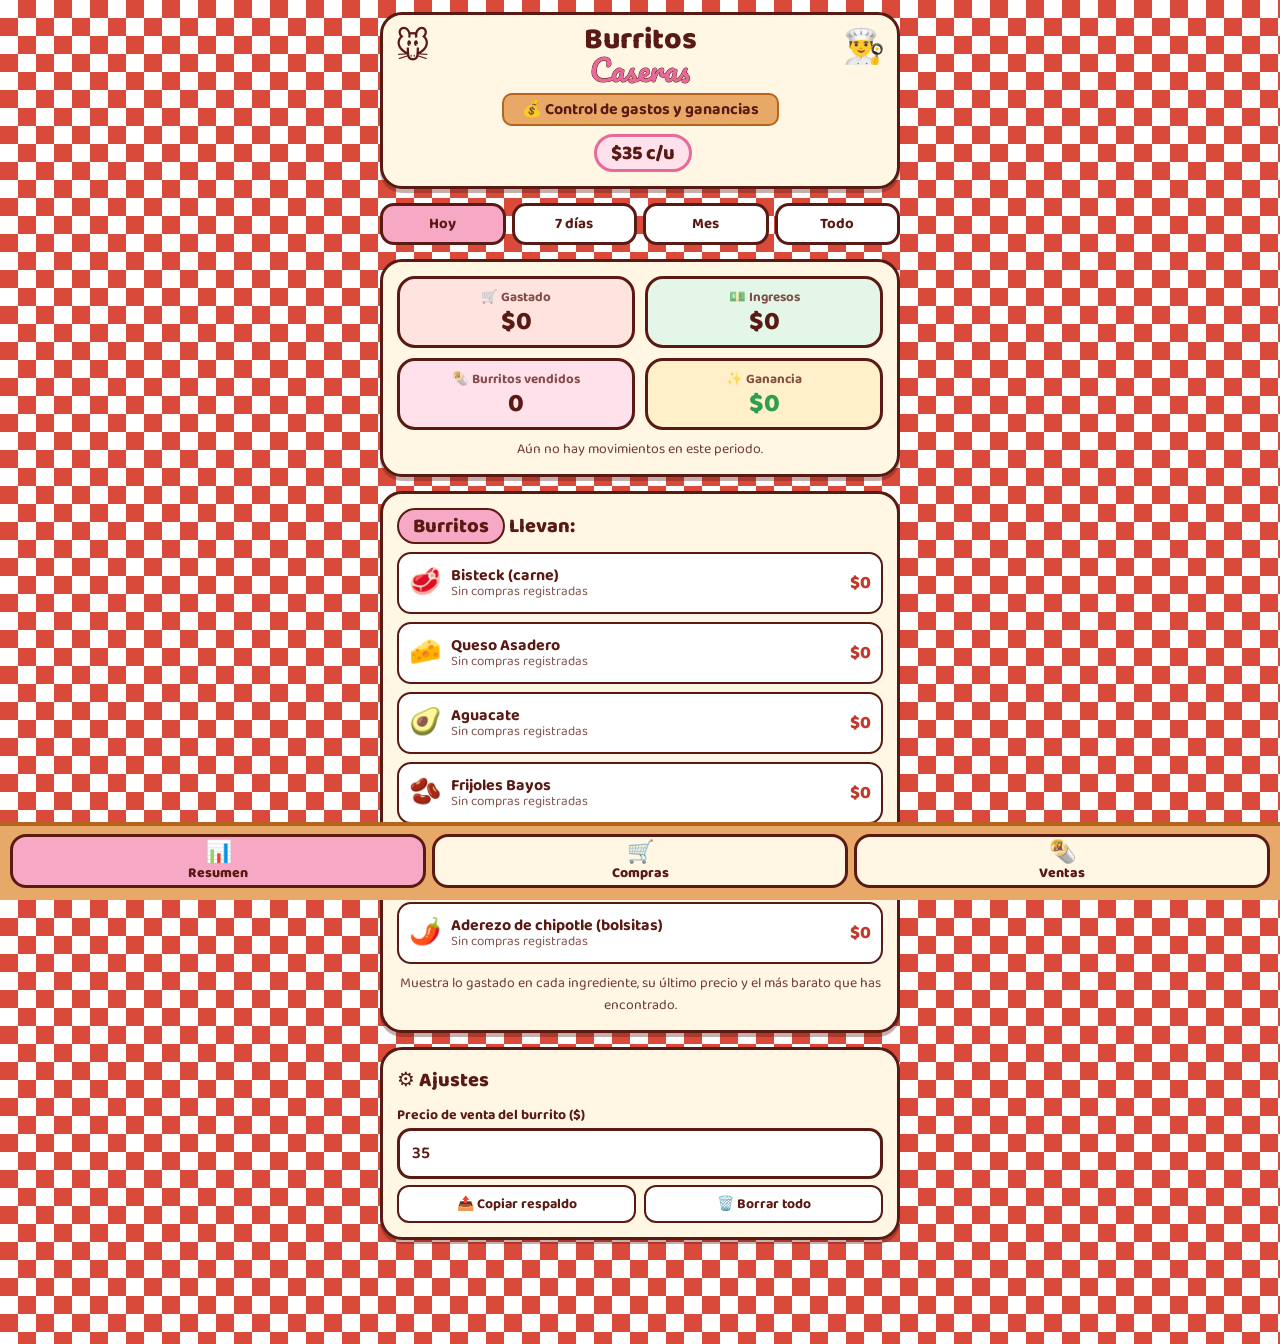
==== commit edb841e5: "Update print statement from 'Hello' to 'Goodbye'" ====
--- a/index.html
+++ b/index.html
@@ -1,421 +1,424 @@
 <!DOCTYPE html>
 <html lang="es">
 <head>
-    <meta charset="UTF-8">
-    <meta name="viewport" content="width=device-width, initial-scale=1.0, user-scalable=yes, viewport-fit=cover">
-    <meta name="description" content="Mobile Booths S.A. de C.V. - Soluciones en unidades móviles, venta y renta de casetas en el Sur de Tamaulipas y toda la República Mexicana">
-    <meta name="keywords" content="casetas móviles, venta de casetas, renta de casetas, unidades móviles, Tamaulipas">
-    <title>Mobile Booths | Venta y Renta de Casetas Móviles</title>
-
-    <link rel="preconnect" href="https://fonts.googleapis.com">
-    <link href="https://fonts.googleapis.com/css2?family=Bebas+Neue&family=Lato:wght@300;400;700;900&display=swap" rel="stylesheet">
-    <link rel="stylesheet" href="https://cdnjs.cloudflare.com/ajax/libs/font-awesome/6.5.1/css/all.min.css">
-    <link href="https://unpkg.com/aos@2.3.1/dist/aos.css" rel="stylesheet">
-    <link rel="stylesheet" href="css/styles.css">
-    <link rel="icon" href="images/1.png" type="image/png">
-    <link rel="apple-touch-icon" href="images/logo-grande.png">
+<meta charset="UTF-8">
+<meta name="viewport" content="width=device-width, initial-scale=1, maximum-scale=1, user-scalable=no">
+<meta name="theme-color" content="#c0392b">
+<title>Burritos Caseras - Control</title>
+<link href="https://fonts.googleapis.com/css2?family=Baloo+2:wght@500;700;800&family=Pacifico&display=swap" rel="stylesheet">
+<style>
+  :root{
+    --rojo:#c0392b; --rojo-osc:#5a1a14; --rosa:#f7a8c4; --rosa-cl:#ffe1ec;
+    --crema:#fff6e3; --madera:#e8a867; --madera-osc:#b5651d; --verde:#2e9e4f;
+  }
+  *{box-sizing:border-box;-webkit-tap-highlight-color:transparent}
+  body{
+    margin:0; font-family:'Baloo 2',system-ui,sans-serif; color:var(--rojo-osc);
+    background:
+      repeating-conic-gradient(#d94a3a 0 25%, #fff 0 50%) 0 0/36px 36px;
+    min-height:100vh; padding:12px 12px 90px;
+  }
+  .wrap{max-width:520px;margin:0 auto}
+  .card{
+    background:var(--crema); border:3px solid var(--rojo-osc); border-radius:22px;
+    padding:14px; margin-bottom:14px; box-shadow:0 4px 0 rgba(90,26,20,.35);
+  }
+  header.card{text-align:center;background:var(--crema);position:relative;padding-top:10px}
+  header .rata{font-size:34px;position:absolute;top:6px;left:12px}
+  header .rata.r{left:auto;right:12px}
+  h1{margin:0;font-family:'Baloo 2';font-weight:800;font-size:30px;line-height:1;color:var(--rojo-osc)}
+  h1 span{display:block;font-family:'Pacifico',cursive;font-weight:400;color:#e86a9a;font-size:30px;
+    -webkit-text-stroke:1px var(--rojo-osc); paint-order:stroke fill}
+  .cinta{
+    display:inline-block;margin-top:8px;background:var(--madera);border:2px solid var(--madera-osc);
+    border-radius:10px;padding:2px 18px;font-weight:700;
+  }
+  .precio-burrito{
+    display:inline-block;margin:8px 0 0 6px;background:var(--rosa-cl);border:3px solid #e86a9a;
+    border-radius:50px;padding:0 14px;font-weight:800;font-size:20px
+  }
+
+  /* periodo */
+  .periodos{display:flex;gap:6px;margin-bottom:14px}
+  .periodos button{
+    flex:1;border:3px solid var(--rojo-osc);background:#fff;border-radius:14px;padding:6px 0;
+    font:700 15px 'Baloo 2';color:var(--rojo-osc)
+  }
+  .periodos button.on{background:var(--rosa);}
+
+  /* resumen */
+  .grid{display:grid;grid-template-columns:1fr 1fr;gap:10px}
+  .stat{border:3px solid var(--rojo-osc);border-radius:18px;padding:8px 10px;background:#fff;text-align:center}
+  .stat small{display:block;font-weight:700;opacity:.75}
+  .stat b{font-size:26px;font-weight:800;line-height:1.1}
+  .stat.gasto{background:#ffe3df}
+  .stat.ing{background:#e3f6e8}
+  .stat.vend{background:var(--rosa-cl)}
+  .stat.gan{background:#fff0c9}
+  .stat.gan b.pos{color:var(--verde)} .stat.gan b.neg{color:var(--rojo)}
+  .nota{font-size:14px;margin-top:8px;text-align:center;opacity:.85}
+
+  h2{margin:0 0 8px;font-size:20px;font-weight:800}
+  .pill{display:inline-block;background:var(--rosa);border:2px solid var(--rojo-osc);border-radius:50px;padding:0 14px;font-weight:800}
+
+  /* formularios */
+  label{display:block;font-weight:700;font-size:14px;margin:8px 0 2px}
+  input,select{
+    width:100%;border:3px solid var(--rojo-osc);border-radius:14px;padding:9px 12px;
+    font:600 17px 'Baloo 2';background:#fff;color:var(--rojo-osc);
+  }
+  .fila{display:flex;gap:8px}
+  .fila>div{flex:1}
+  .total-prev{
+    margin:10px 0 4px;text-align:center;font-weight:800;font-size:20px;
+    background:var(--rosa-cl);border:2px dashed #e86a9a;border-radius:14px;padding:4px
+  }
+  .btn{
+    width:100%;margin-top:8px;border:3px solid var(--rojo-osc);border-radius:16px;
+    padding:10px;font:800 19px 'Baloo 2';color:#fff;background:var(--rojo);
+    box-shadow:0 4px 0 var(--rojo-osc)
+  }
+  .btn:active{transform:translateY(3px);box-shadow:0 1px 0 var(--rojo-osc)}
+  .btn.verde{background:var(--verde)}
+  .btn.chico{width:auto;padding:4px 14px;font-size:16px;margin:0;box-shadow:0 3px 0 var(--rojo-osc)}
+  .rapidos{display:flex;gap:6px;margin-top:6px}
+  .rapidos button{flex:1;border:3px solid var(--rojo-osc);background:var(--rosa-cl);border-radius:12px;
+    padding:4px 0;font:800 16px 'Baloo 2';color:var(--rojo-osc)}
+
+  /* listas */
+  .item{
+    display:flex;align-items:center;gap:10px;background:#fff;border:2px solid var(--rojo-osc);
+    border-radius:14px;padding:8px 10px;margin-bottom:8px
+  }
+  .item .ico{font-size:26px}
+  .item .info{flex:1;min-width:0}
+  .item .info b{display:block;line-height:1.1}
+  .item .info small{opacity:.75;display:block;line-height:1.15}
+  .item .monto{font-weight:800;font-size:18px;white-space:nowrap}
+  .item .monto.mas{color:var(--verde)} .item .monto.menos{color:var(--rojo)}
+  .del{border:none;background:none;font-size:20px;padding:4px}
+  .vacio{text-align:center;opacity:.7;padding:8px}
+
+  .desglose .item .info small b{display:inline}
+  .mejor{color:var(--verde);font-weight:800}
+
+  /* menu inferior */
+  nav{
+    position:fixed;left:0;right:0;bottom:0;display:flex;gap:6px;padding:8px 10px 12px;
+    background:var(--madera);border-top:4px solid var(--madera-osc);z-index:5
+  }
+  nav button{
+    flex:1;border:3px solid var(--rojo-osc);border-radius:16px;background:var(--crema);
+    padding:4px 0;font:800 14px 'Baloo 2';color:var(--rojo-osc);line-height:1.1
+  }
+  nav button span{display:block;font-size:22px}
+  nav button.on{background:var(--rosa)}
+  .vista{display:none} .vista.on{display:block}
+  .pie{display:flex;gap:8px;margin-top:6px}
+  .pie button{flex:1;border:2px solid var(--rojo-osc);background:#fff;border-radius:12px;padding:6px;font:700 14px 'Baloo 2';color:var(--rojo-osc)}
+</style>
 </head>
 <body>
-
-<!-- ═══════════════════════════════════════════ -->
-<!-- TICKER PUBLICITARIO                         -->
-<!-- ═══════════════════════════════════════════ -->
-<div class="ticker-wrap">
-    <div class="ticker-track" id="tickerTrack">
-        <span><i class="fas fa-industry"></i> SOMOS FABRICANTES</span>
-        <span><i class="fas fa-truck-fast"></i> ENTREGAS EN TODA LA REPÚBLICA</span>
-        <span><i class="fas fa-tag"></i> VENTA Y RENTA DE CASETAS MÓVILES</span>
-        <span><i class="fas fa-phone"></i> 833 324 4188</span>
-        <span><i class="fas fa-award"></i> +10 AÑOS DE EXPERIENCIA</span>
-        <span><i class="fas fa-star"></i> +500 PROYECTOS COMPLETADOS</span>
-        <span><i class="fas fa-industry"></i> SOMOS FABRICANTES</span>
-        <span><i class="fas fa-truck-fast"></i> ENTREGAS EN TODA LA REPÚBLICA</span>
-        <span><i class="fas fa-tag"></i> VENTA Y RENTA DE CASETAS MÓVILES</span>
-        <span><i class="fas fa-phone"></i> 833 324 4188</span>
-        <span><i class="fas fa-award"></i> +10 AÑOS DE EXPERIENCIA</span>
-        <span><i class="fas fa-star"></i> +500 PROYECTOS COMPLETADOS</span>
-    </div>
+<div class="wrap">
+
+  <header class="card">
+    <div class="rata">🐭</div><div class="rata r">👨‍🍳</div>
+    <h1>Burritos <span>Caseras</span></h1>
+    <div class="cinta">💰 Control de gastos y ganancias</div><br>
+    <span class="precio-burrito">$<span id="hdrPrecio">35</span> c/u</span>
+  </header>
+
+  <div class="periodos" id="periodos">
+    <button data-p="hoy" class="on">Hoy</button>
+    <button data-p="semana">7 días</button>
+    <button data-p="mes">Mes</button>
+    <button data-p="todo">Todo</button>
+  </div>
+
+  <!-- RESUMEN -->
+  <section class="vista on" id="v-resumen">
+    <div class="card">
+      <div class="grid">
+        <div class="stat gasto"><small>🛒 Gastado</small><b id="sGasto">$0</b></div>
+        <div class="stat ing"><small>💵 Ingresos</small><b id="sIng">$0</b></div>
+        <div class="stat vend"><small>🌯 Burritos vendidos</small><b id="sVend">0</b></div>
+        <div class="stat gan"><small>✨ Ganancia</small><b id="sGan" class="pos">$0</b></div>
+      </div>
+      <div class="nota" id="sNota"></div>
+    </div>
+
+    <div class="card desglose">
+      <h2><span class="pill">Burritos</span> Llevan:</h2>
+      <div id="desglose"></div>
+      <div class="nota">Muestra lo gastado en cada ingrediente, su último precio y el más barato que has encontrado.</div>
+    </div>
+
+    <div class="card">
+      <h2>⚙️ Ajustes</h2>
+      <label>Precio de venta del burrito ($)</label>
+      <input type="number" id="precioVenta" inputmode="decimal" min="0" step="0.5">
+      <div class="pie">
+        <button id="btnExport">📤 Copiar respaldo</button>
+        <button id="btnBorrar">🗑️ Borrar todo</button>
+      </div>
+    </div>
+  </section>
+
+  <!-- COMPRAS -->
+  <section class="vista" id="v-compras">
+    <div class="card">
+      <h2>🛒 Registrar compra</h2>
+      <label>Ingrediente</label>
+      <select id="cIng"></select>
+      <div id="cOtroBox" style="display:none">
+        <label>¿Qué compraste?</label>
+        <input type="text" id="cOtro" placeholder="Ej. Servilletas, papel aluminio">
+      </div>
+      <div class="fila">
+        <div><label>Cantidad</label><input type="number" id="cCant" inputmode="decimal" min="0" step="any" value="1"></div>
+        <div><label>Unidad</label>
+          <select id="cUni">
+            <option>kg</option><option>pza</option><option>paquete</option><option>bolsa</option>
+            <option>lata</option><option>litro</option><option>caja</option>
+          </select>
+        </div>
+      </div>
+      <div class="fila">
+        <div><label>Precio por unidad ($)</label><input type="number" id="cPrecio" inputmode="decimal" min="0" step="any" placeholder="Ej. 20"></div>
+        <div><label>Fecha</label><input type="date" id="cFecha"></div>
+      </div>
+      <label>Lugar donde compraste (opcional)</label>
+      <input type="text" id="cLugar" placeholder="Ej. Mercado, Walmart, Don Pepe">
+      <div class="total-prev">Total: <span id="cTotal">$0</span></div>
+      <button class="btn" id="btnCompra">➕ Guardar compra</button>
+    </div>
+
+    <div class="card">
+      <h2>Compras del periodo</h2>
+      <div id="listaCompras"></div>
+    </div>
+  </section>
+
+  <!-- VENTAS -->
+  <section class="vista" id="v-ventas">
+    <div class="card">
+      <h2>🌯 Registrar venta</h2>
+      <div class="fila">
+        <div><label>Burritos vendidos</label><input type="number" id="vCant" inputmode="numeric" min="1" step="1" value="1"></div>
+        <div><label>Precio c/u ($)</label><input type="number" id="vPrecio" inputmode="decimal" min="0" step="0.5"></div>
+      </div>
+      <div class="rapidos">
+        <button data-n="1">+1</button><button data-n="2">+2</button>
+        <button data-n="5">+5</button><button data-n="10">+10</button>
+      </div>
+      <label>Fecha</label>
+      <input type="date" id="vFecha">
+      <div class="total-prev">Total: <span id="vTotal">$0</span></div>
+      <button class="btn verde" id="btnVenta">💰 Guardar venta</button>
+    </div>
+
+    <div class="card">
+      <h2>Ventas del periodo</h2>
+      <div id="listaVentas"></div>
+    </div>
+  </section>
+
 </div>
 
-<!-- ═══════════════════════════════════════════ -->
-<!-- NAVBAR                                      -->
-<!-- ═══════════════════════════════════════════ -->
-<header class="navbar" id="mainNavbar">
-    <div class="brand-container">
-        <img src="images/logo.png" alt="Logo Mobile Booths" class="logo-img">
-    </div>
-    <div class="menu-toggle" id="mobile-menu">
-        <span></span><span></span><span></span>
-    </div>
-    <nav class="nav-menu" id="nav-list">
-        <ul>
-            <li><a href="index.html" class="active">Inicio</a></li>
-            <li><a href="catalogo.html">Catálogo</a></li>
-            <li><a href="contacto.html">Contacto</a></li>
-        </ul>
-    </nav>
-</header>
-
-<!-- ═══════════════════════════════════════════ -->
-<!-- HERO                                        -->
-<!-- ═══════════════════════════════════════════ -->
-<section id="inicio" class="hero">
-    <video autoplay muted loop id="bg-video" playsinline webkit-playsinline>
-        <source src="images/caseta1.mp4" type="video/mp4">
-    </video>
-    <div class="hero-overlay"></div>
-
-    <div class="corner-badge">
-        <i class="fas fa-trophy"></i> Líderes en elk
-    </div>
-
-    <div class="hero-container">
-        <div class="hero-content" data-aos="fade-up">
-            <h1>Soluciones en <span>Unidades Móviles</span></h1>
-            <p>Diseño, innovación y resistencia para espacios modulares funcionales para toda la República Mexicana.</p>
-
-            <div class="services-cards">
-                <div class="service-card" data-service="venta">
-                    <i class="fas fa-tag"></i>
-                    <h3>VENTA</h3>
-                    <p>Casetas modernas al mejor precio.</p>
-                    <button class="service-btn" onclick="window.location.href='catalogo.html'">Ver más →</button>
-                </div>
-                <div class="service-card" data-service="renta">
-                    <i class="fas fa-calendar-check"></i>
-                    <h3>RENTA</h3>
-                    <p>Casetas para proyectos temporales.</p>
-                    <button class="service-btn" onclick="window.location.href='catalogo.html'">Ver más →</button>
-                </div>
-                <div class="service-card" data-service="personalizacion">
-                    <i class="fas fa-ruler-combined"></i>
-                    <h3>PERSONALIZACIÓN</h3>
-                    <p>Diseños adaptados a tus necesidades.</p>
-                    <button class="service-btn" onclick="window.location.href='catalogo.html?section=personalizar&openPersonalization=true'">Ver más →</button>
-                </div>
-            </div>
-
-            <div class="hero-buttons">
-                <a href="#quienes-somos" class="btn-primary">
-                    <i class="fas fa-arrow-down"></i> Conócenos
-                </a>
-                <a href="catalogo.html" class="btn-outline">
-                    <i class="fas fa-search"></i> Ver Catálogo
-                </a>
-            </div>
-        </div>
-    </div>
-</section>
-
-<!-- ═══════════════════════════════════════════ -->
-<!-- STATS                                       -->
-<!-- ═══════════════════════════════════════════ -->
-<div class="stats-section">
-    <div class="stats-container">
-        <div class="stat-item" data-aos="zoom-in">
-            <i class="fas fa-building"></i>
-            <div class="stat-number">+500</div>
-            <div class="stat-label">Proyectos Completados</div>
-        </div>
-        <div class="stat-item" data-aos="zoom-in" data-aos-delay="100">
-            <i class="fas fa-smile"></i>
-            <div class="stat-number">+300</div>
-            <div class="stat-label">Clientes Satisfechos</div>
-        </div>
-        <div class="stat-item" data-aos="zoom-in" data-aos-delay="200">
-            <i class="fas fa-truck-fast"></i>
-            <div class="stat-number">+200</div>
-            <div class="stat-label">Entregas Realizadas</div>
-        </div>
-        <div class="stat-item" data-aos="zoom-in" data-aos-delay="300">
-            <i class="fas fa-award"></i>
-            <div class="stat-number">100%</div>
-            <div class="stat-label">Calidad Certificada</div>
-        </div>
-    </div>
-</div>
-
-<!-- ═══════════════════════════════════════════ -->
-<!-- ABOUT                                       -->
-<!-- ═══════════════════════════════════════════ -->
-<section id="quienes-somos" class="about-section">
-    <div class="about-container">
-        <div class="section-header" data-aos="fade-up">
-            <span class="section-eyebrow"><i class="fas fa-medal"></i> Nuestra Trayectoria</span>
-            <h2>Especialistas en Casetas y <span>Unidades Móviles</span></h2>
-            <div class="section-rule"></div>
-        </div>
-        <div class="about-grid">
-            <div class="about-text" data-aos="fade-right">
-                <p>En <strong>Mobile Booths S.A. De C.V.</strong>, nos dedicamos a transformar espacios modulares en soluciones funcionales. Con años de experiencia en el mercado mexicano, garantizamos calidad que supera las normativas más estrictas. Nuestro compromiso es ofrecer productos duraderos, seguros y diseñados para satisfacer las necesidades específicas de cada cliente, ya sea en el sector industrial, comercial o de eventos.</p>
-                <ul class="features-list">
-                    <li><i class="fas fa-check-circle"></i> Entregas rápidas y seguras en toda la República Mexicana.</li>
-                    <li><i class="fas fa-check-circle"></i> Materiales de alta resistencia térmica certificados.</li>
-                    <li><i class="fas fa-check-circle"></i> Diseños personalizados según las necesidades de tu proyecto.</li>
-                    <li><i class="fas fa-check-circle"></i> Opciones de renta y venta adaptables a tu presupuesto.</li>
-                </ul>
-            </div>
-            <div class="about-image" data-aos="fade-left">
-                <img src="images/fondo.jpeg" alt="Instalaciones Mobile Booths">
-                <div class="experience-badge">
-                    <span class="years">+10</span>
-                    <span class="exp-text">Años de Experiencia</span>
-                </div>
-            </div>
-        </div>
-    </div>
-</section>
-
-<!-- ═══════════════════════════════════════════ -->
-<!-- BANNER — SECTORES DE APLICACIÓN (con imágenes de fondo) -->
-<!-- ═══════════════════════════════════════════ -->
-<section class="sectors-section">
-    <div class="sectors-container">
-        <div class="section-header" data-aos="fade-up">
-            <span class="section-eyebrow"><i class="fas fa-map-marked-alt"></i> Dónde Operamos</span>
-            <h2>Soluciones para <span>Cada Sector</span></h2>
-            <div class="section-rule"></div>
-            <p>Nuestras casetas móviles se adaptan a cualquier industria, condición climática y necesidad operativa del país.</p>
-        </div>
-        <div class="sectors-grid" data-aos="fade-up" data-aos-delay="100">
-            <div class="sector-card">
-                <div class="sector-bg-img" ><img src="images/indu.jpeg" alt=""></div>
-                <div class="sector-overlay"></div>
-                <div class="sector-content">
-                    <div class="sector-icon"><i class="fas fa-industry"></i></div>
-                    <h3>Plantas Industriales</h3>
-                    <p>Oficinas de campo, casetas de vigilancia y módulos de control para plantas manufactureras y refinerías.</p>
-                </div>
-                <div class="sector-tag">INDUSTRIAL</div>
-            </div>
-            <div class="sector-card">
-                <div class="sector-bg-img" ><img src="images/construccion.png" alt=""></div>
-                <div class="sector-overlay"></div>
-                <div class="sector-content">
-                    <div class="sector-icon"><i class="fas fa-hard-hat"></i></div>
-                    <h3>Construcción & Obras</h3>
-                    <p>Oficinas temporales, sanitarios y vestuarios para obras de infraestructura y proyectos de construcción.</p>
-                </div>
-                <div class="sector-tag">CONSTRUCCIÓN</div>
-            </div>
-            <div class="sector-card">
-                <div class="sector-bg-img" ><img src="images/fracc.png" alt=""></div>
-                <div class="sector-overlay"></div>
-                <div class="sector-content">
-                    <div class="sector-icon"><i class="fas fa-home"></i></div>
-                    <h3>Fraccionamientos</h3>
-                    <p>Casetas de acceso controlado, módulos de seguridad y oficinas de ventas para desarrollos habitacionales.</p>
-                </div>
-                <div class="sector-tag">RESIDENCIAL</div>
-            </div>
-            <div class="sector-card">
-                <div class="sector-bg-img" ><img src="images/festival.jpeg" alt=""></div>
-                <div class="sector-overlay"></div>
-                <div class="sector-content">
-                    <div class="sector-icon"><i class="fas fa-calendar-alt"></i></div>
-                    <h3>Eventos & Festivales</h3>
-                    <p>Sanitarios móviles, módulos de atención y taquillas para eventos masivos, festivales y conciertos.</p>
-                </div>
-                <div class="sector-tag">EVENTOS</div>
-            </div>
-            <div class="sector-card">
-                <div class="sector-bg-img" ><img src="images/petroleo.png" alt=""></div>
-                <div class="sector-overlay"></div>
-                <div class="sector-content">
-                    <div class="sector-icon"><i class="fas fa-oil-can"></i></div>
-                    <h3>Sector Petrolero</h3>
-                    <p>Módulos habitacionales, oficinas y comedores para campamentos en zonas de extracción y refinación.</p>
-                </div>
-                <div class="sector-tag">PETROLERO</div>
-            </div>
-            <div class="sector-card">
-                <div class="sector-bg-img" ><img src="images/seguridad.png" alt=""></div>
-                <div class="sector-overlay"></div>
-                <div class="sector-content">
-                    <div class="sector-icon"><i class="fas fa-shield-alt"></i></div>
-                    <h3>Seguridad & Vigilancia</h3>
-                    <p>Casetas de control, garitas y módulos de supervisión para empresas, hospitales y corporativos.</p>
-                </div>
-                <div class="sector-tag">SEGURIDAD</div>
-            </div>
-        </div>
-    </div>
-</section>
-<!-- ═══════════════════════════════════════════ -->
-<!-- PROCESO                                     -->
-<!-- ═══════════════════════════════════════════ -->
-<section class="process-section">
-    <div class="process-container">
-        <div class="section-header light" data-aos="fade-up">
-            <span class="section-eyebrow"><i class="fas fa-cogs"></i> Metodología</span>
-            <h2>¿Cómo <span>Trabajamos?</span></h2>
-            <div class="section-rule"></div>
-            <p>Un proceso ágil y transparente en 5 pasos</p>
-        </div>
-        <div class="process-timeline">
-            <div class="process-step" data-aos="fade-up" data-aos-delay="0">
-                <div class="step-num">1</div>
-                <div class="step-body">
-                    <h3>Contacto Inicial</h3>
-                    <p>Nos contactas vía WhatsApp, formulario o llamada. Cuéntanos tu necesidad y te escuchamos atentamente.</p>
-                </div>
-            </div>
-            <div class="process-step" data-aos="fade-up" data-aos-delay="80">
-                <div class="step-num">2</div>
-                <div class="step-body">
-                    <h3>Asesoría y Diagnóstico</h3>
-                    <p>Te asesoramos para encontrar la mejor solución según tu presupuesto, plazo y requerimientos específicos.</p>
-                </div>
-            </div>
-            <div class="process-step" data-aos="fade-up" data-aos-delay="160">
-                <div class="step-num">3</div>
-                <div class="step-body">
-                    <h3>Diseño y Cotización</h3>
-                    <p>Recibes planos 3D de tu proyecto y una cotización detallada sin ningún costo.</p>
-                </div>
-            </div>
-            <div class="process-step" data-aos="fade-up" data-aos-delay="240">
-                <div class="step-num">4</div>
-                <div class="step-body">
-                    <h3>Fabricación</h3>
-                    <p>Construimos tu unidad con materiales de primera calidad en un tiempo récord de 15 a 30 días.</p>
-                </div>
-            </div>
-            <div class="process-step" data-aos="fade-up" data-aos-delay="320">
-                <div class="step-num">5</div>
-                <div class="step-body">
-                    <h3>Instalación y Entrega</h3>
-                    <p>Llevamos e instalamos tu caseta donde la necesites, con garantía incluida y soporte post-venta.</p>
-                </div>
-            </div>
-        </div>
-    </div>
-</section>
-
-<!-- ═══════════════════════════════════════════ -->
-<!-- LOGÍSTICA                                   -->
-<!-- ═══════════════════════════════════════════ -->
-<section class="logistics-section">
-    <div class="logistics-container">
-        <div class="section-header" data-aos="fade-up">
-            <span class="section-eyebrow"><i class="fas fa-truck"></i> Logística y Entregas</span>
-            <h2>Entregas Rápidas y <span>Seguras</span></h2>
-            <div class="section-rule"></div>
-            <p>Llevamos tu proyecto a donde lo necesites</p>
-        </div>
-        <div class="logistics-grid">
-            <div class="logistics-container"></div>
-            <div class="section-header" data-aos="fade-up"></div>
-            <div class="logistics-card-blue" data-aos="fade-right">
-                <i class="fas fa-truck-ramp-box"></i>
-                <h3>Flota Propia</h3>
-                <p>Contamos con vehículos especializados para la entrega de tus unidades móviles, garantizando puntualidad y cuidado en el traslado.</p>
-                <div class="logistics-tags">
-                    <span><i class="fas fa-check-circle"></i> Seguro de transporte</span>
-                    <span><i class="fas fa-check-circle"></i> Instalación incluida</span>
-                    <span><i class="fas fa-check-circle"></i> Rastreo de envío</span>
-                    <span><i class="fas fa-check-circle"></i> República Mexicana</span>
-                </div>
-            </div>
-            <div class="logistics-deliveries" data-aos="fade-left">
-                <h3><i class="fas fa-clipboard-list"></i> Entregas Destacadas</h3>
-                <div class="delivery-list">
-                    <div class="delivery-item">
-                        <i class="fas fa-building"></i>
-                        <div>
-                            <strong>Planta Industrial — Monterrey, NL</strong>
-                            <p>10 casetas de seguridad entregadas en 2024.</p>
-                        </div>
-                    </div>
-                    <div class="delivery-item">
-                        <i class="fas fa-building"></i>
-                        <div>
-                            <strong>Oficinas Administrativas — CDMX</strong>
-                            <p>5 oficinas móviles personalizadas.</p>
-                        </div>
-                    </div>
-                    <div class="delivery-item">
-                        <i class="fas fa-calendar-alt"></i>
-                        <div>
-                            <strong>Festival Internacional — Guadalajara</strong>
-                            <p>20 sanitarios móviles + casetas de vigilancia.</p>
-                        </div>
-                    </div>
-                    <div class="delivery-item">
-                        <i class="fas fa-home"></i>
-                        <div>
-                            <strong>Fraccionamiento Residencial — Querétaro</strong>
-                            <p>8 casetas de acceso controlado.</p>
-                        </div>
-                    </div>
-                </div>
-            </div>
-        </div>
-    </div>
-</section>
-
-<!-- ═══════════════════════════════════════════ -->
-<!-- BANNER PROMO PRINCIPAL                      -->
-<!-- ═══════════════════════════════════════════ -->
-<section class="promo-banner" data-aos="fade-up">
-    <div class="promo-banner-inner">
-        <div class="promo-text-panel">
-            <span class="promo-badge"><i class="fas fa-fire"></i> OFERTAS ESPECIALES 2026</span>
-            <h2>¡Descuentos <span>todo el año</span>!</h2>
-            <p>Aprovecha nuestras promociones en venta y renta de casetas móviles. Cotización sin costo, diseño personalizado y entrega garantizada en toda la República.</p>
-            <div class="promo-btns">
-                <a href="catalogo.html" class="btn-primary">
-                    <i class="fas fa-search"></i> Ver Catálogo
-                </a>
-                <a href="contacto.html" class="btn-outline">
-                    <i class="fas fa-envelope"></i> Cotizar Ahora
-                </a>
-            </div>
-        </div>
-        <div class="promo-visual-panel">
-            <img src="images/fondo.jpeg" alt="Casetas Mobile Booths">
-            <div class="promo-visual-overlay"></div>
-            <div class="promo-visual-stat">
-                <span class="big">15-30</span>
-                <small>DÍAS DE FABRICACIÓN</small>
-            </div>
-        </div>
-    </div>
-</section>
-
-<!-- ═══════════════════════════════════════════ -->
-<!-- WHATSAPP                                    -->
-<!-- ═══════════════════════════════════════════ -->
-<a href="https://wa.me/528333244188" class="wpp-float" target="_blank" rel="noopener">
-    <i class="fab fa-whatsapp"></i>
-    <span>¡Cotiza aquí!</span>
-</a>
-
-<!-- ═══════════════════════════════════════════ -->
-<!-- FOOTER                                      -->
-<!-- ═══════════════════════════════════════════ -->
-<footer class="main-footer">
-    <div class="footer-container">
-        <div class="footer-logo">
-            <img src="images/logo.png" alt="Logo 360" class="logo-imgg">
-            <p>La calidad nos distingue.</p>
-            <p class="texto-cursivo">SOMOS FABRICANTES</p>
-            <div class="footer-social">
-                <a href="https://www.facebook.com/profile.php?id=100066891784108" class="social-icon" target="_blank" rel="noopener" aria-label="Facebook">
-                    <i class="fab fa-facebook-f"></i>
-                </a>
-                <a href="https://wa.me/528333244188" class="social-icon" target="_blank" rel="noopener" aria-label="WhatsApp">
-                    <i class="fab fa-whatsapp"></i>
-                </a>
-            </div>
-        </div>
-        <div class="footer-bottom">
-            <p>&copy; 2026 Mobile Booths S.A. De C.V. Todos los derechos reservados.</p>
-        </div>
-    </div>
-</footer>
-
-<script src="https://unpkg.com/aos@2.3.1/dist/aos.js"></script>
-<script src="js/script.js"></script>
+<nav>
+  <button data-v="resumen" class="on"><span>📊</span>Resumen</button>
+  <button data-v="compras"><span>🛒</span>Compras</button>
+  <button data-v="ventas"><span>🌯</span>Ventas</button>
+</nav>
+
+<script>
+(function(){
+  const KEY = 'burritos_control_v1';
+  const INGS = [
+    {n:'Bisteck (carne)',   i:'🥩'},
+    {n:'Queso Asadero',     i:'🧀'},
+    {n:'Aguacate',          i:'🥑'},
+    {n:'Frijoles Bayos',    i:'🫘'},
+    {n:'Tortillas de Harina', i:'🫓'},
+    {n:'Aderezo de chipotle (bolsitas)', i:'🌶️'},
+    {n:'Otro',              i:'🧾'}
+  ];
+  const $ = id => document.getElementById(id);
+  const money = n => '$' + (Math.round(n*100)/100).toLocaleString('es-MX',{minimumFractionDigits:0,maximumFractionDigits:2});
+  const esc = s => String(s).replace(/[&<>"']/g, c => ({'&':'&amp;','<':'&lt;','>':'&gt;','"':'&quot;',"'":'&#39;'}[c]));
+  const hoy = () => new Date().toLocaleDateString('en-CA');
+  const uid = () => Date.now().toString(36) + Math.random().toString(36).slice(2,6);
+
+  let S = { compras:[], ventas:[], precio:35 };
+  let periodo = 'hoy';
+
+  function cargar(){
+    try{ const d = JSON.parse(localStorage.getItem(KEY)); if(d) S = Object.assign(S,d); }catch(e){}
+  }
+  function guardar(){
+    try{ localStorage.setItem(KEY, JSON.stringify(S)); }catch(e){}
+  }
+  const iconoDe = nombre => (INGS.find(x => x.n === nombre) || {i:'🧾'}).i;
+
+  function enRango(fecha){
+    if(periodo === 'todo') return true;
+    const d = new Date(fecha + 'T00:00:00');
+    const h = new Date(hoy() + 'T00:00:00');
+    const dias = Math.round((h - d) / 86400000);
+    if(periodo === 'hoy') return dias === 0;
+    if(periodo === 'semana') return dias >= 0 && dias < 7;
+    if(periodo === 'mes') return d.getFullYear() === h.getFullYear() && d.getMonth() === h.getMonth();
+    return true;
+  }
+  const fechaBonita = f => new Date(f + 'T00:00:00').toLocaleDateString('es-MX',{weekday:'short',day:'numeric',month:'short'});
+
+  /* ---------- RENDER ---------- */
+  function render(){
+    $('hdrPrecio').textContent = S.precio;
+    const compras = S.compras.filter(c => enRango(c.fecha));
+    const ventas  = S.ventas.filter(v => enRango(v.fecha));
+
+    const gasto = compras.reduce((a,c) => a + c.cant*c.precio, 0);
+    const vend  = ventas.reduce((a,v) => a + v.cant, 0);
+    const ing   = ventas.reduce((a,v) => a + v.cant*v.precio, 0);
+    const gan   = ing - gasto;
+
+    $('sGasto').textContent = money(gasto);
+    $('sIng').textContent   = money(ing);
+    $('sVend').textContent  = vend;
+    const g = $('sGan'); g.textContent = money(gan); g.className = gan >= 0 ? 'pos' : 'neg';
+    $('sNota').textContent = vend > 0
+      ? 'Te cuesta aprox. ' + money(gasto/vend) + ' hacer cada burrito (según lo gastado en este periodo).'
+      : (gasto > 0 ? 'Aún no hay ventas en este periodo.' : 'Aún no hay movimientos en este periodo.');
+
+    // desglose por ingrediente (gasto del periodo + último y mejor precio histórico)
+    const porIng = {};
+    INGS.forEach(x => { if(x.n !== 'Otro') porIng[x.n] = {tot:0}; });
+    compras.forEach(c => { (porIng[c.ing] = porIng[c.ing] || {tot:0}).tot += c.cant*c.precio; });
+    const html = Object.keys(porIng).map(nombre => {
+      const hist = S.compras.filter(c => c.ing === nombre).sort((a,b) => a.fecha < b.fecha ? 1 : -1);
+      let extra = 'Sin compras registradas';
+      if(hist.length){
+        const ult = hist[0];
+        const mejor = hist.reduce((m,c) => c.precio < m.precio ? c : m, hist[0]);
+        extra = 'Último: <b>' + money(ult.precio) + '/' + esc(ult.uni) + '</b>' + (ult.lugar ? ' en ' + esc(ult.lugar) : '');
+        if(hist.length > 1) extra += '<br><span class="mejor">Más barato: ' + money(mejor.precio) + '/' + esc(mejor.uni) + (mejor.lugar ? ' en ' + esc(mejor.lugar) : '') + '</span>';
+      }
+      return '<div class="item"><div class="ico">' + iconoDe(nombre) + '</div><div class="info"><b>' + esc(nombre) +
+             '</b><small>' + extra + '</small></div><div class="monto menos">' + money(porIng[nombre].tot) + '</div></div>';
+    }).join('');
+    $('desglose').innerHTML = html;
+
+    // lista compras
+    const lc = compras.slice().sort((a,b) => a.fecha < b.fecha ? 1 : (a.fecha > b.fecha ? -1 : 0));
+    $('listaCompras').innerHTML = lc.length ? lc.map(c =>
+      '<div class="item"><div class="ico">' + iconoDe(c.ing) + '</div><div class="info"><b>' + esc(c.ing) + '</b><small>' +
+      c.cant + ' ' + esc(c.uni) + ' × ' + money(c.precio) + (c.lugar ? ' · ' + esc(c.lugar) : '') + ' · ' + fechaBonita(c.fecha) +
+      '</small></div><div class="monto menos">-' + money(c.cant*c.precio) + '</div><button class="del" data-del="c:' + c.id + '">🗑️</button></div>'
+    ).join('') : '<div class="vacio">Sin compras en este periodo</div>';
+
+    // lista ventas
+    const lv = ventas.slice().sort((a,b) => a.fecha < b.fecha ? 1 : (a.fecha > b.fecha ? -1 : 0));
+    $('listaVentas').innerHTML = lv.length ? lv.map(v =>
+      '<div class="item"><div class="ico">🌯</div><div class="info"><b>' + v.cant + ' burrito' + (v.cant>1?'s':'') + '</b><small>' +
+      money(v.precio) + ' c/u · ' + fechaBonita(v.fecha) +
+      '</small></div><div class="monto mas">+' + money(v.cant*v.precio) + '</div><button class="del" data-del="v:' + v.id + '">🗑️</button></div>'
+    ).join('') : '<div class="vacio">Sin ventas en este periodo</div>';
+  }
+
+  /* ---------- FORMULARIOS ---------- */
+  function llenarSelect(){
+    $('cIng').innerHTML = INGS.map(x => '<option value="' + esc(x.n) + '">' + x.i + ' ' + esc(x.n) + '</option>').join('');
+  }
+  function totalCompra(){
+    const t = (parseFloat($('cCant').value)||0) * (parseFloat($('cPrecio').value)||0);
+    $('cTotal').textContent = money(t);
+  }
+  function totalVenta(){
+    const t = (parseInt($('vCant').value)||0) * (parseFloat($('vPrecio').value)||0);
+    $('vTotal').textContent = money(t);
+  }
+
+  $('cIng').addEventListener('change', () => {
+    $('cOtroBox').style.display = $('cIng').value === 'Otro' ? 'block' : 'none';
+    // sugerir unidad y último precio
+    const nombre = $('cIng').value;
+    const hist = S.compras.filter(c => c.ing === nombre).sort((a,b) => a.fecha < b.fecha ? 1 : -1);
+    if(hist.length){ $('cUni').value = hist[0].uni; $('cPrecio').placeholder = 'Último: ' + hist[0].precio; }
+    else { $('cPrecio').placeholder = 'Ej. 20'; }
+  });
+  ['cCant','cPrecio'].forEach(id => $(id).addEventListener('input', totalCompra));
+  ['vCant','vPrecio'].forEach(id => $(id).addEventListener('input', totalVenta));
+
+  $('btnCompra').addEventListener('click', () => {
+    let ing = $('cIng').value;
+    if(ing === 'Otro'){ ing = $('cOtro').value.trim(); if(!ing){ alert('Escribe qué compraste'); return; } }
+    const cant = parseFloat($('cCant').value), precio = parseFloat($('cPrecio').value);
+    if(!(cant > 0) || !(precio >= 0) || isNaN(precio)){ alert('Pon cantidad y precio'); return; }
+    S.compras.push({ id:uid(), ing, cant, uni:$('cUni').value, precio, lugar:$('cLugar').value.trim(), fecha:$('cFecha').value || hoy() });
+    guardar();
+    $('cPrecio').value = ''; $('cLugar').value = ''; $('cOtro').value = ''; $('cCant').value = 1; totalCompra();
+    render();
+  });
+
+  document.querySelectorAll('.rapidos button').forEach(b => b.addEventListener('click', () => {
+    $('vCant').value = (parseInt($('vCant').value)||0) + parseInt(b.dataset.n);
+    totalVenta();
+  }));
+
+  $('btnVenta').addEventListener('click', () => {
+    const cant = parseInt($('vCant').value), precio = parseFloat($('vPrecio').value);
+    if(!(cant > 0) || isNaN(precio)){ alert('Pon cantidad y precio'); return; }
+    S.ventas.push({ id:uid(), cant, precio, fecha:$('vFecha').value || hoy() });
+    guardar();
+    $('vCant').value = 1; totalVenta();
+    render();
+  });
+
+  $('precioVenta').addEventListener('input', () => {
+    const p = parseFloat($('precioVenta').value);
+    if(p >= 0){ S.precio = p; $('vPrecio').value = p; guardar(); $('hdrPrecio').textContent = p; totalVenta(); }
+  });
+
+  document.addEventListener('click', e => {
+    const b = e.target.closest('[data-del]'); if(!b) return;
+    if(!confirm('¿Borrar este registro?')) return;
+    const [t,id] = b.dataset.del.split(':');
+    if(t === 'c') S.compras = S.compras.filter(x => x.id !== id);
+    else S.ventas = S.ventas.filter(x => x.id !== id);
+    guardar(); render();
+  });
+
+  $('btnBorrar').addEventListener('click', () => {
+    if(confirm('¿Seguro que quieres borrar TODOS los datos?') && confirm('Esto no se puede deshacer. ¿Continuar?')){
+      S.compras = []; S.ventas = []; guardar(); render();
+    }
+  });
+  $('btnExport').addEventListener('click', async () => {
+    const txt = JSON.stringify(S);
+    try{ await navigator.clipboard.writeText(txt); alert('Respaldo copiado. Pégalo en tus notas o WhatsApp para guardarlo.'); }
+    catch(e){ prompt('Copia este respaldo:', txt); }
+  });
+
+  /* ---------- NAVEGACIÓN ---------- */
+  document.querySelectorAll('nav button').forEach(b => b.addEventListener('click', () => {
+    document.querySelectorAll('nav button').forEach(x => x.classList.toggle('on', x === b));
+    document.querySelectorAll('.vista').forEach(v => v.classList.toggle('on', v.id === 'v-' + b.dataset.v));
+    window.scrollTo(0,0);
+  }));
+  document.querySelectorAll('#periodos button').forEach(b => b.addEventListener('click', () => {
+    periodo = b.dataset.p;
+    document.querySelectorAll('#periodos button').forEach(x => x.classList.toggle('on', x === b));
+    render();
+  }));
+
+  /* ---------- INICIO ---------- */
+  cargar();
+  llenarSelect();
+  $('cFecha').value = hoy(); $('vFecha').value = hoy();
+  $('vPrecio').value = S.precio; $('precioVenta').value = S.precio;
+  totalCompra(); totalVenta(); render();
+})();
+</script>
 </body>
-</html>+</html>
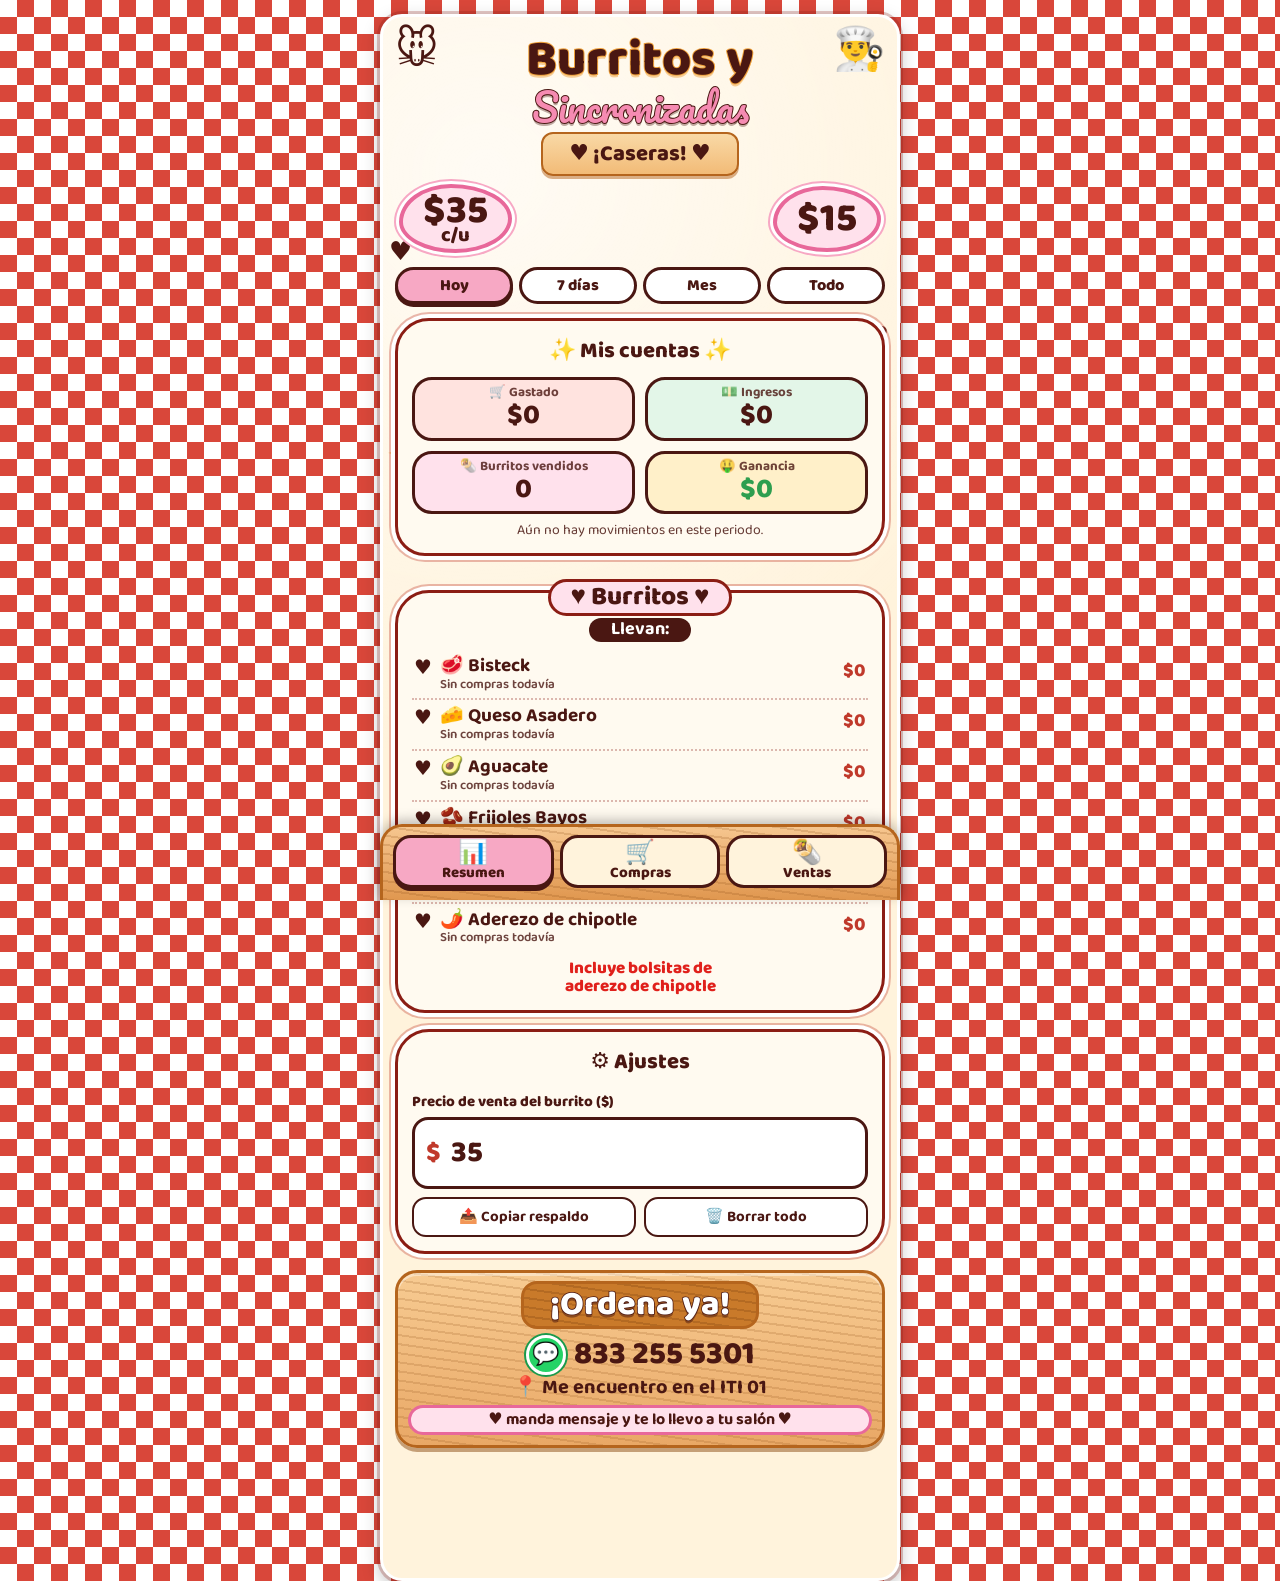
==== commit 1de20823: "Update print statement from 'Hello' to 'Goodbye'" ====
--- a/index.html
+++ b/index.html
@@ -3,129 +3,215 @@
 <head>
 <meta charset="UTF-8">
 <meta name="viewport" content="width=device-width, initial-scale=1, maximum-scale=1, user-scalable=no">
-<meta name="theme-color" content="#c0392b">
+<meta name="theme-color" content="#d9473a">
 <title>Burritos Caseras - Control</title>
 <link href="https://fonts.googleapis.com/css2?family=Baloo+2:wght@500;700;800&family=Pacifico&display=swap" rel="stylesheet">
 <style>
   :root{
-    --rojo:#c0392b; --rojo-osc:#5a1a14; --rosa:#f7a8c4; --rosa-cl:#ffe1ec;
-    --crema:#fff6e3; --madera:#e8a867; --madera-osc:#b5651d; --verde:#2e9e4f;
+    --cafe:#4a1712; --rojo:#c0392b; --rojo-osc:#8b1d14; --rosa:#f7a8c4; --rosa-cl:#ffe1ec; --rosa-fu:#e8689a;
+    --crema:#fff3dc; --madera:#e9a866; --madera-osc:#b5651d; --madera-cl:#f6c68f; --verde:#2e9e4f; --oro:#f2b632;
   }
   *{box-sizing:border-box;-webkit-tap-highlight-color:transparent}
+  html,body{margin:0}
   body{
-    margin:0; font-family:'Baloo 2',system-ui,sans-serif; color:var(--rojo-osc);
+    font-family:'Baloo 2',system-ui,sans-serif; color:var(--cafe);
+    background:repeating-conic-gradient(#d9473a 0 25%, #fff 0 50%) 0 0/34px 34px;
+    min-height:100vh; padding:14px 0 0;
+  }
+
+  /* ===== HOJA (como el cartel) ===== */
+  .hoja{
+    position:relative; max-width:520px; margin:0 auto 0; padding:14px 12px 130px;
     background:
-      repeating-conic-gradient(#d94a3a 0 25%, #fff 0 50%) 0 0/36px 36px;
-    min-height:100vh; padding:12px 12px 90px;
-  }
-  .wrap{max-width:520px;margin:0 auto}
-  .card{
-    background:var(--crema); border:3px solid var(--rojo-osc); border-radius:22px;
-    padding:14px; margin-bottom:14px; box-shadow:0 4px 0 rgba(90,26,20,.35);
-  }
-  header.card{text-align:center;background:var(--crema);position:relative;padding-top:10px}
-  header .rata{font-size:34px;position:absolute;top:6px;left:12px}
-  header .rata.r{left:auto;right:12px}
-  h1{margin:0;font-family:'Baloo 2';font-weight:800;font-size:30px;line-height:1;color:var(--rojo-osc)}
-  h1 span{display:block;font-family:'Pacifico',cursive;font-weight:400;color:#e86a9a;font-size:30px;
-    -webkit-text-stroke:1px var(--rojo-osc); paint-order:stroke fill}
+      radial-gradient(circle at 20% 10%, rgba(255,255,255,.7), transparent 40%),
+      var(--crema);
+    border-radius:22px; border:3px solid #fff; box-shadow:0 0 0 3px rgba(139,29,20,.25), 0 6px 18px rgba(0,0,0,.25);
+    overflow:hidden; min-height:100vh;
+  }
+  .deco{position:absolute;pointer-events:none;font-weight:800;z-index:0;user-select:none}
+  .deco.h{color:var(--cafe);font-size:26px}
+  .deco.s{color:var(--oro);font-size:22px}
+  .hoja>*:not(.deco){position:relative;z-index:1}
+
+  /* ===== ENCABEZADO ===== */
+  .encab{text-align:center;padding-top:6px}
+  .encab .mascota{position:absolute;top:0;font-size:42px;line-height:1}
+  .encab .mascota.izq{left:0}
+  .encab .mascota.der{right:0}
+  .t1{
+    font-weight:800;font-size:50px;line-height:.95;margin:0;color:var(--cafe);
+    -webkit-text-stroke:2px #f0a23b; paint-order:stroke fill;
+    text-shadow:0 3px 0 rgba(240,162,59,.5);
+  }
+  .t2{
+    font-family:'Pacifico',cursive;font-size:38px;line-height:1.05;margin:2px 0 0;color:#f58bb2;
+    -webkit-text-stroke:2px var(--cafe); paint-order:stroke fill; text-shadow:0 3px 0 rgba(74,23,18,.35);
+  }
   .cinta{
-    display:inline-block;margin-top:8px;background:var(--madera);border:2px solid var(--madera-osc);
-    border-radius:10px;padding:2px 18px;font-weight:700;
-  }
-  .precio-burrito{
-    display:inline-block;margin:8px 0 0 6px;background:var(--rosa-cl);border:3px solid #e86a9a;
-    border-radius:50px;padding:0 14px;font-weight:800;font-size:20px
-  }
-
-  /* periodo */
-  .periodos{display:flex;gap:6px;margin-bottom:14px}
+    display:inline-block;margin:6px 0 0;padding:2px 26px;font-weight:800;font-size:22px;
+    background:linear-gradient(#f9d9a6,#f2bb77);border:2px solid var(--madera-osc);border-radius:12px;
+    box-shadow:0 3px 0 rgba(181,101,29,.5); position:relative;
+  }
+  .precios{display:flex;justify-content:space-between;align-items:center;margin:8px 4px 0}
+  .nubeprecio{
+    background:var(--rosa-cl);border:4px solid var(--rosa-fu);border-radius:46% 54% 50% 50% / 55% 50% 50% 45%;
+    box-shadow:0 0 0 3px #fff, 0 0 0 5px var(--rosa); padding:4px 20px;line-height:.95;text-align:center;
+  }
+  .nubeprecio b{font-size:40px;font-weight:800;display:block}
+  .nubeprecio small{font-size:20px;font-weight:800;display:block;margin-top:-4px}
+  .nubeprecio.sinc{padding:10px 20px}
+  .nubeprecio.sinc small{font-size:13px;margin:0}
+
+  /* ===== PERIODOS ===== */
+  .periodos{display:flex;gap:6px;margin:14px 0}
   .periodos button{
-    flex:1;border:3px solid var(--rojo-osc);background:#fff;border-radius:14px;padding:6px 0;
-    font:700 15px 'Baloo 2';color:var(--rojo-osc)
-  }
-  .periodos button.on{background:var(--rosa);}
+    flex:1;border:3px solid var(--cafe);background:#fff;border-radius:50px;padding:3px 0;
+    font:800 16px 'Baloo 2';color:var(--cafe);
+  }
+  .periodos button.on{background:var(--rosa);box-shadow:0 3px 0 var(--cafe)}
+
+  /* ===== CAJAS TIPO NUBE ===== */
+  .caja{
+    background:#fffaf0;border:3px solid var(--rojo-osc);border-radius:34px 28px 36px 30px;
+    padding:12px 14px 14px;margin-bottom:16px;
+    box-shadow:0 0 0 4px #fff, 0 0 0 6px rgba(192,57,43,.35);
+  }
+  .rotulo{display:flex;flex-direction:column;align-items:center;margin:-26px 0 8px}
+  .rotulo .rosa{
+    background:var(--rosa-cl);border:3px solid var(--rojo-osc);border-radius:50px;padding:0 20px;
+    font-family:'Baloo 2';font-weight:800;font-size:26px;line-height:1.2;white-space:nowrap
+  }
+  .rotulo .llevan{
+    margin-top:2px;background:var(--cafe);color:#fff;border-radius:50px;padding:0 22px;font-weight:700;font-size:18px;line-height:1.3
+  }
+  .caja.sinrot{padding-top:12px}
+  h2{margin:0 0 8px;font-size:22px;font-weight:800;text-align:center}
 
   /* resumen */
   .grid{display:grid;grid-template-columns:1fr 1fr;gap:10px}
-  .stat{border:3px solid var(--rojo-osc);border-radius:18px;padding:8px 10px;background:#fff;text-align:center}
-  .stat small{display:block;font-weight:700;opacity:.75}
-  .stat b{font-size:26px;font-weight:800;line-height:1.1}
-  .stat.gasto{background:#ffe3df}
-  .stat.ing{background:#e3f6e8}
-  .stat.vend{background:var(--rosa-cl)}
-  .stat.gan{background:#fff0c9}
-  .stat.gan b.pos{color:var(--verde)} .stat.gan b.neg{color:var(--rojo)}
-  .nota{font-size:14px;margin-top:8px;text-align:center;opacity:.85}
-
-  h2{margin:0 0 8px;font-size:20px;font-weight:800}
-  .pill{display:inline-block;background:var(--rosa);border:2px solid var(--rojo-osc);border-radius:50px;padding:0 14px;font-weight:800}
+  .stat{border:3px solid var(--cafe);border-radius:20px;padding:6px 10px;text-align:center;background:#fff}
+  .stat small{display:block;font-weight:700;opacity:.8;line-height:1.1}
+  .stat b{font-size:28px;font-weight:800;line-height:1.1}
+  .stat.gasto{background:#ffe3df}.stat.ing{background:#e3f6e8}.stat.vend{background:var(--rosa-cl)}.stat.gan{background:#fff0c9}
+  .stat.gan b.pos{color:var(--verde)}.stat.gan b.neg{color:var(--rojo)}
+  .nota{font-size:14px;margin-top:8px;text-align:center;opacity:.85;line-height:1.2}
+
+  /* lista ingredientes con corazones */
+  .ing-row{
+    display:flex;align-items:flex-start;gap:8px;padding:6px 2px;border-bottom:2px dotted rgba(139,29,20,.3)
+  }
+  .ing-row:last-child{border-bottom:none}
+  .ing-row .corazon{font-size:20px;color:var(--cafe);line-height:1.2}
+  .ing-row .nombre{flex:1;min-width:0;font-weight:700;font-size:19px;line-height:1.15}
+  .ing-row .nombre small{display:block;font-size:13px;font-weight:600;opacity:.8}
+  .ing-row .nombre .mejor{color:var(--verde);font-weight:800;opacity:1}
+  .ing-row .monto{font-weight:800;font-size:19px;color:var(--rojo)}
+  .aderezo{
+    margin:8px auto 0;text-align:center;color:#e0201b;font-weight:800;font-size:17px;line-height:1.05
+  }
 
   /* formularios */
-  label{display:block;font-weight:700;font-size:14px;margin:8px 0 2px}
+  label{display:block;font-weight:800;font-size:15px;margin:10px 0 3px}
   input,select{
-    width:100%;border:3px solid var(--rojo-osc);border-radius:14px;padding:9px 12px;
-    font:600 17px 'Baloo 2';background:#fff;color:var(--rojo-osc);
-  }
-  .fila{display:flex;gap:8px}
-  .fila>div{flex:1}
+    width:100%;border:3px solid var(--cafe);border-radius:16px;padding:9px 12px;
+    font:700 18px 'Baloo 2';background:#fff;color:var(--cafe);
+  }
+  .fila{display:flex;gap:8px}.fila>div{flex:1}
+  .precio-box{position:relative}
+  .precio-box span{position:absolute;left:14px;top:50%;transform:translateY(-50%);font-weight:800;font-size:26px;color:var(--rojo)}
+  .precio-box input{font-size:30px;padding-left:36px;font-weight:800}
   .total-prev{
-    margin:10px 0 4px;text-align:center;font-weight:800;font-size:20px;
-    background:var(--rosa-cl);border:2px dashed #e86a9a;border-radius:14px;padding:4px
+    margin:12px 0 4px;text-align:center;font-weight:800;font-size:22px;
+    background:var(--rosa-cl);border:3px dashed var(--rosa-fu);border-radius:18px;padding:3px
   }
   .btn{
-    width:100%;margin-top:8px;border:3px solid var(--rojo-osc);border-radius:16px;
-    padding:10px;font:800 19px 'Baloo 2';color:#fff;background:var(--rojo);
-    box-shadow:0 4px 0 var(--rojo-osc)
-  }
-  .btn:active{transform:translateY(3px);box-shadow:0 1px 0 var(--rojo-osc)}
+    width:100%;margin-top:10px;border:3px solid var(--cafe);border-radius:18px;padding:8px;
+    font:800 21px 'Baloo 2';color:#fff;background:var(--rojo);box-shadow:0 5px 0 var(--cafe)
+  }
+  .btn:active{transform:translateY(4px);box-shadow:0 1px 0 var(--cafe)}
   .btn.verde{background:var(--verde)}
-  .btn.chico{width:auto;padding:4px 14px;font-size:16px;margin:0;box-shadow:0 3px 0 var(--rojo-osc)}
-  .rapidos{display:flex;gap:6px;margin-top:6px}
-  .rapidos button{flex:1;border:3px solid var(--rojo-osc);background:var(--rosa-cl);border-radius:12px;
-    padding:4px 0;font:800 16px 'Baloo 2';color:var(--rojo-osc)}
-
-  /* listas */
+  .rapidos{display:flex;gap:6px;margin-top:8px}
+  .rapidos button{flex:1;border:3px solid var(--cafe);background:var(--rosa-cl);border-radius:14px;
+    padding:2px 0;font:800 18px 'Baloo 2';color:var(--cafe)}
+
+  /* listas de movimientos */
   .item{
-    display:flex;align-items:center;gap:10px;background:#fff;border:2px solid var(--rojo-osc);
-    border-radius:14px;padding:8px 10px;margin-bottom:8px
+    display:flex;align-items:center;gap:10px;background:#fff;border:2px solid var(--cafe);
+    border-radius:16px;padding:7px 10px;margin-bottom:8px
   }
   .item .ico{font-size:26px}
-  .item .info{flex:1;min-width:0}
-  .item .info b{display:block;line-height:1.1}
-  .item .info small{opacity:.75;display:block;line-height:1.15}
-  .item .monto{font-weight:800;font-size:18px;white-space:nowrap}
-  .item .monto.mas{color:var(--verde)} .item .monto.menos{color:var(--rojo)}
+  .item .info{flex:1;min-width:0;line-height:1.1}
+  .item .info b{display:block;font-size:18px}
+  .item .info small{opacity:.75;font-weight:600}
+  .item .monto{font-weight:800;font-size:19px;white-space:nowrap}
+  .item .monto.mas{color:var(--verde)}.item .monto.menos{color:var(--rojo)}
   .del{border:none;background:none;font-size:20px;padding:4px}
-  .vacio{text-align:center;opacity:.7;padding:8px}
-
-  .desglose .item .info small b{display:inline}
-  .mejor{color:var(--verde);font-weight:800}
-
-  /* menu inferior */
+  .vacio{text-align:center;opacity:.7;padding:8px;font-weight:600}
+  .pie{display:flex;gap:8px;margin-top:8px}
+  .pie button{flex:1;border:2px solid var(--cafe);background:#fff;border-radius:14px;padding:6px;font:700 15px 'Baloo 2';color:var(--cafe)}
+
+  /* ===== LETRERO ¡ORDENA YA! ===== */
+  .vista{display:none}.vista.on{display:block}
+  .madera{
+    background:
+      repeating-linear-gradient(8deg, rgba(139,76,20,.18) 0 2px, transparent 2px 9px),
+      linear-gradient(#f7cb92,#e9a866);
+    border:3px solid var(--madera-osc);border-radius:22px;
+    box-shadow:inset 0 3px 0 rgba(255,255,255,.4), 0 4px 0 rgba(139,76,20,.5);
+  }
+  .ordena{margin-top:6px;padding:8px 10px 10px;text-align:center}
+  .ordena .tit{
+    display:inline-block;font-weight:800;font-size:34px;line-height:1;color:#fff;
+    -webkit-text-stroke:1.5px var(--cafe);paint-order:stroke fill;text-shadow:0 3px 0 rgba(74,23,18,.5);
+    background:repeating-linear-gradient(8deg,rgba(139,76,20,.35) 0 2px,transparent 2px 9px),#c97a2a;
+    border-radius:16px;padding:4px 26px;border:3px solid var(--madera-osc);margin-bottom:6px
+  }
+  .ordena .tel{display:flex;align-items:center;justify-content:center;gap:8px;font-weight:800;font-size:32px;line-height:1}
+  .wa{display:inline-flex;align-items:center;justify-content:center;width:40px;height:40px;border-radius:50%;
+    background:#25d366;border:3px solid #fff;font-size:22px;box-shadow:0 0 0 2px #1a9a4b}
+  .ordena .ubi{font-weight:700;font-size:20px;line-height:1.2}
+  .ordena .msg{
+    margin-top:6px;background:var(--rosa-cl);border:3px solid var(--rosa-fu);border-radius:50px;
+    font-weight:700;font-size:16px;padding:2px 10px;line-height:1.25
+  }
+
+  /* ===== MENÚ INFERIOR (madera) ===== */
   nav{
-    position:fixed;left:0;right:0;bottom:0;display:flex;gap:6px;padding:8px 10px 12px;
-    background:var(--madera);border-top:4px solid var(--madera-osc);z-index:5
+    position:fixed;left:0;right:0;bottom:0;z-index:10;max-width:520px;margin:0 auto;
+    display:flex;gap:6px;padding:8px 10px 12px;border-radius:22px 22px 0 0;
+    background:repeating-linear-gradient(8deg,rgba(139,76,20,.2) 0 2px,transparent 2px 9px),linear-gradient(#f6c68f,#e0974f);
+    border:3px solid var(--madera-osc);border-bottom:none;box-shadow:0 -4px 12px rgba(0,0,0,.25)
   }
   nav button{
-    flex:1;border:3px solid var(--rojo-osc);border-radius:16px;background:var(--crema);
-    padding:4px 0;font:800 14px 'Baloo 2';color:var(--rojo-osc);line-height:1.1
-  }
-  nav button span{display:block;font-size:22px}
-  nav button.on{background:var(--rosa)}
-  .vista{display:none} .vista.on{display:block}
-  .pie{display:flex;gap:8px;margin-top:6px}
-  .pie button{flex:1;border:2px solid var(--rojo-osc);background:#fff;border-radius:12px;padding:6px;font:700 14px 'Baloo 2';color:var(--rojo-osc)}
+    flex:1;border:3px solid var(--cafe);border-radius:18px;background:var(--crema);
+    padding:3px 0;font:800 15px 'Baloo 2';color:var(--cafe);line-height:1.05
+  }
+  nav button span{display:block;font-size:24px}
+  nav button.on{background:var(--rosa);box-shadow:0 3px 0 var(--cafe)}
 </style>
 </head>
 <body>
-<div class="wrap">
-
-  <header class="card">
-    <div class="rata">🐭</div><div class="rata r">👨‍🍳</div>
-    <h1>Burritos <span>Caseras</span></h1>
-    <div class="cinta">💰 Control de gastos y ganancias</div><br>
-    <span class="precio-burrito">$<span id="hdrPrecio">35</span> c/u</span>
+<div class="hoja">
+
+  <!-- decoración -->
+  <span class="deco h" style="top:215px;left:6px">♥</span>
+  <span class="deco h" style="top:300px;right:8px">♥</span>
+  <span class="deco s" style="top:170px;right:30px">✦</span>
+  <span class="deco s" style="top:420px;left:4px">✦</span>
+  <span class="deco h" style="top:640px;right:10px">♥</span>
+  <span class="deco s" style="top:760px;left:8px">✦</span>
+
+  <!-- ENCABEZADO -->
+  <header class="encab">
+    <div class="mascota izq">🐭</div>
+    <div class="mascota der">👨‍🍳</div>
+    <h1 class="t1">Burritos y</h1>
+    <div class="t2">Sincronizadas</div>
+    <div class="cinta">♥ ¡Caseras! ♥</div>
+    <div class="precios">
+      <div class="nubeprecio"><b>$<span id="hdrPrecio">35</span></b><small>c/u</small></div>
+      <div class="nubeprecio sinc"><b>$15</b></div>
+    </div>
   </header>
 
   <div class="periodos" id="periodos">
@@ -135,28 +221,32 @@
     <button data-p="todo">Todo</button>
   </div>
 
-  <!-- RESUMEN -->
+  <!-- ===== RESUMEN ===== -->
   <section class="vista on" id="v-resumen">
-    <div class="card">
+    <div class="caja sinrot">
+      <h2>✨ Mis cuentas ✨</h2>
       <div class="grid">
         <div class="stat gasto"><small>🛒 Gastado</small><b id="sGasto">$0</b></div>
         <div class="stat ing"><small>💵 Ingresos</small><b id="sIng">$0</b></div>
         <div class="stat vend"><small>🌯 Burritos vendidos</small><b id="sVend">0</b></div>
-        <div class="stat gan"><small>✨ Ganancia</small><b id="sGan" class="pos">$0</b></div>
+        <div class="stat gan"><small>🤑 Ganancia</small><b id="sGan" class="pos">$0</b></div>
       </div>
       <div class="nota" id="sNota"></div>
     </div>
 
-    <div class="card desglose">
-      <h2><span class="pill">Burritos</span> Llevan:</h2>
+    <div class="caja" style="margin-top:34px">
+      <div class="rotulo">
+        <div class="rosa">♥ Burritos ♥</div>
+        <div class="llevan">Llevan:</div>
+      </div>
       <div id="desglose"></div>
-      <div class="nota">Muestra lo gastado en cada ingrediente, su último precio y el más barato que has encontrado.</div>
-    </div>
-
-    <div class="card">
+      <div class="aderezo">Incluye bolsitas de<br>aderezo de chipotle</div>
+    </div>
+
+    <div class="caja sinrot">
       <h2>⚙️ Ajustes</h2>
       <label>Precio de venta del burrito ($)</label>
-      <input type="number" id="precioVenta" inputmode="decimal" min="0" step="0.5">
+      <div class="precio-box"><span>$</span><input type="number" id="precioVenta" inputmode="decimal" min="0" step="0.5"></div>
       <div class="pie">
         <button id="btnExport">📤 Copiar respaldo</button>
         <button id="btnBorrar">🗑️ Borrar todo</button>
@@ -164,9 +254,9 @@
     </div>
   </section>
 
-  <!-- COMPRAS -->
+  <!-- ===== COMPRAS ===== -->
   <section class="vista" id="v-compras">
-    <div class="card">
+    <div class="caja sinrot">
       <h2>🛒 Registrar compra</h2>
       <label>Ingrediente</label>
       <select id="cIng"></select>
@@ -174,54 +264,48 @@
         <label>¿Qué compraste?</label>
         <input type="text" id="cOtro" placeholder="Ej. Servilletas, papel aluminio">
       </div>
-      <div class="fila">
-        <div><label>Cantidad</label><input type="number" id="cCant" inputmode="decimal" min="0" step="any" value="1"></div>
-        <div><label>Unidad</label>
-          <select id="cUni">
-            <option>kg</option><option>pza</option><option>paquete</option><option>bolsa</option>
-            <option>lata</option><option>litro</option><option>caja</option>
-          </select>
-        </div>
-      </div>
-      <div class="fila">
-        <div><label>Precio por unidad ($)</label><input type="number" id="cPrecio" inputmode="decimal" min="0" step="any" placeholder="Ej. 20"></div>
-        <div><label>Fecha</label><input type="date" id="cFecha"></div>
-      </div>
-      <label>Lugar donde compraste (opcional)</label>
-      <input type="text" id="cLugar" placeholder="Ej. Mercado, Walmart, Don Pepe">
-      <div class="total-prev">Total: <span id="cTotal">$0</span></div>
+      <label>Precio ($)</label>
+      <div class="precio-box"><span>$</span><input type="number" id="cPrecio" inputmode="decimal" min="0" step="any" placeholder="0"></div>
+      <label>Fecha</label>
+      <input type="date" id="cFecha">
       <button class="btn" id="btnCompra">➕ Guardar compra</button>
     </div>
 
-    <div class="card">
+    <div class="caja sinrot">
       <h2>Compras del periodo</h2>
       <div id="listaCompras"></div>
     </div>
   </section>
 
-  <!-- VENTAS -->
+  <!-- ===== VENTAS ===== -->
   <section class="vista" id="v-ventas">
-    <div class="card">
+    <div class="caja sinrot">
       <h2>🌯 Registrar venta</h2>
-      <div class="fila">
-        <div><label>Burritos vendidos</label><input type="number" id="vCant" inputmode="numeric" min="1" step="1" value="1"></div>
-        <div><label>Precio c/u ($)</label><input type="number" id="vPrecio" inputmode="decimal" min="0" step="0.5"></div>
-      </div>
+      <label>Burritos vendidos</label>
+      <input type="number" id="vCant" inputmode="numeric" min="1" step="1" value="1">
       <div class="rapidos">
         <button data-n="1">+1</button><button data-n="2">+2</button>
         <button data-n="5">+5</button><button data-n="10">+10</button>
       </div>
       <label>Fecha</label>
       <input type="date" id="vFecha">
-      <div class="total-prev">Total: <span id="vTotal">$0</span></div>
+      <div class="total-prev">× <span id="vPrecioTxt">$35</span> = <span id="vTotal">$0</span></div>
       <button class="btn verde" id="btnVenta">💰 Guardar venta</button>
     </div>
 
-    <div class="card">
+    <div class="caja sinrot">
       <h2>Ventas del periodo</h2>
       <div id="listaVentas"></div>
     </div>
   </section>
+
+  <!-- ===== ¡ORDENA YA! ===== -->
+  <div class="madera ordena">
+    <div class="tit">¡Ordena ya!</div>
+    <div class="tel"><span class="wa">💬</span> 833 255 5301</div>
+    <div class="ubi">📍 Me encuentro en el ITI 01</div>
+    <div class="msg">♥ manda mensaje y te lo llevo a tu salón ♥</div>
+  </div>
 
 </div>
 
@@ -235,35 +319,37 @@
 (function(){
   const KEY = 'burritos_control_v1';
   const INGS = [
-    {n:'Bisteck (carne)',   i:'🥩'},
-    {n:'Queso Asadero',     i:'🧀'},
-    {n:'Aguacate',          i:'🥑'},
-    {n:'Frijoles Bayos',    i:'🫘'},
+    {n:'Bisteck',          i:'🥩'},
+    {n:'Queso Asadero',    i:'🧀'},
+    {n:'Aguacate',         i:'🥑'},
+    {n:'Frijoles Bayos',   i:'🫘'},
     {n:'Tortillas de Harina', i:'🫓'},
-    {n:'Aderezo de chipotle (bolsitas)', i:'🌶️'},
-    {n:'Otro',              i:'🧾'}
+    {n:'Aderezo de chipotle', i:'🌶️'},
+    {n:'Otro',             i:'🧾'}
   ];
   const $ = id => document.getElementById(id);
   const money = n => '$' + (Math.round(n*100)/100).toLocaleString('es-MX',{minimumFractionDigits:0,maximumFractionDigits:2});
   const esc = s => String(s).replace(/[&<>"']/g, c => ({'&':'&amp;','<':'&lt;','>':'&gt;','"':'&quot;',"'":'&#39;'}[c]));
   const hoy = () => new Date().toLocaleDateString('en-CA');
   const uid = () => Date.now().toString(36) + Math.random().toString(36).slice(2,6);
+  // compatibilidad con registros anteriores que tenían cantidad
+  const totalC = c => c.precio * (c.cant || 1);
+  // compatibilidad con nombres viejos
+  const norm = n => n === 'Bisteck (carne)' ? 'Bisteck' : (n === 'Aderezo de chipotle (bolsitas)' ? 'Aderezo de chipotle' : n);
 
   let S = { compras:[], ventas:[], precio:35 };
   let periodo = 'hoy';
 
   function cargar(){
     try{ const d = JSON.parse(localStorage.getItem(KEY)); if(d) S = Object.assign(S,d); }catch(e){}
-  }
-  function guardar(){
-    try{ localStorage.setItem(KEY, JSON.stringify(S)); }catch(e){}
-  }
-  const iconoDe = nombre => (INGS.find(x => x.n === nombre) || {i:'🧾'}).i;
+    S.compras.forEach(c => c.ing = norm(c.ing));
+  }
+  function guardar(){ try{ localStorage.setItem(KEY, JSON.stringify(S)); }catch(e){} }
+  const iconoDe = n => (INGS.find(x => x.n === n) || {i:'🧾'}).i;
 
   function enRango(fecha){
     if(periodo === 'todo') return true;
-    const d = new Date(fecha + 'T00:00:00');
-    const h = new Date(hoy() + 'T00:00:00');
+    const d = new Date(fecha + 'T00:00:00'), h = new Date(hoy() + 'T00:00:00');
     const dias = Math.round((h - d) / 86400000);
     if(periodo === 'hoy') return dias === 0;
     if(periodo === 'semana') return dias >= 0 && dias < 7;
@@ -271,14 +357,15 @@
     return true;
   }
   const fechaBonita = f => new Date(f + 'T00:00:00').toLocaleDateString('es-MX',{weekday:'short',day:'numeric',month:'short'});
-
-  /* ---------- RENDER ---------- */
+  const ordenar = (a,b) => a.fecha < b.fecha ? 1 : (a.fecha > b.fecha ? -1 : 0);
+
   function render(){
     $('hdrPrecio').textContent = S.precio;
+    $('vPrecioTxt').textContent = money(S.precio);
     const compras = S.compras.filter(c => enRango(c.fecha));
     const ventas  = S.ventas.filter(v => enRango(v.fecha));
 
-    const gasto = compras.reduce((a,c) => a + c.cant*c.precio, 0);
+    const gasto = compras.reduce((a,c) => a + totalC(c), 0);
     const vend  = ventas.reduce((a,v) => a + v.cant, 0);
     const ing   = ventas.reduce((a,v) => a + v.cant*v.precio, 0);
     const gan   = ing - gasto;
@@ -288,96 +375,80 @@
     $('sVend').textContent  = vend;
     const g = $('sGan'); g.textContent = money(gan); g.className = gan >= 0 ? 'pos' : 'neg';
     $('sNota').textContent = vend > 0
-      ? 'Te cuesta aprox. ' + money(gasto/vend) + ' hacer cada burrito (según lo gastado en este periodo).'
+      ? 'Cada burrito te cuesta aprox. ' + money(gasto/vend) + ' (con lo gastado en este periodo).'
       : (gasto > 0 ? 'Aún no hay ventas en este periodo.' : 'Aún no hay movimientos en este periodo.');
 
-    // desglose por ingrediente (gasto del periodo + último y mejor precio histórico)
+    // ingredientes (estilo "Llevan:")
     const porIng = {};
-    INGS.forEach(x => { if(x.n !== 'Otro') porIng[x.n] = {tot:0}; });
-    compras.forEach(c => { (porIng[c.ing] = porIng[c.ing] || {tot:0}).tot += c.cant*c.precio; });
-    const html = Object.keys(porIng).map(nombre => {
-      const hist = S.compras.filter(c => c.ing === nombre).sort((a,b) => a.fecha < b.fecha ? 1 : -1);
-      let extra = 'Sin compras registradas';
+    INGS.forEach(x => { if(x.n !== 'Otro') porIng[x.n] = 0; });
+    compras.forEach(c => { porIng[c.ing] = (porIng[c.ing] || 0) + totalC(c); });
+    $('desglose').innerHTML = Object.keys(porIng).map(nombre => {
+      const hist = S.compras.filter(c => c.ing === nombre).sort(ordenar);
+      let extra = 'Sin compras todavía';
       if(hist.length){
-        const ult = hist[0];
-        const mejor = hist.reduce((m,c) => c.precio < m.precio ? c : m, hist[0]);
-        extra = 'Último: <b>' + money(ult.precio) + '/' + esc(ult.uni) + '</b>' + (ult.lugar ? ' en ' + esc(ult.lugar) : '');
-        if(hist.length > 1) extra += '<br><span class="mejor">Más barato: ' + money(mejor.precio) + '/' + esc(mejor.uni) + (mejor.lugar ? ' en ' + esc(mejor.lugar) : '') + '</span>';
+        extra = 'Última compra: ' + money(totalC(hist[0]));
+        if(hist.length > 1){
+          const mejor = hist.reduce((m,c) => totalC(c) < totalC(m) ? c : m, hist[0]);
+          extra += '<br><span class="mejor">Más barata: ' + money(totalC(mejor)) + '</span>';
+        }
       }
-      return '<div class="item"><div class="ico">' + iconoDe(nombre) + '</div><div class="info"><b>' + esc(nombre) +
-             '</b><small>' + extra + '</small></div><div class="monto menos">' + money(porIng[nombre].tot) + '</div></div>';
+      return '<div class="ing-row"><span class="corazon">♥</span><div class="nombre">' + iconoDe(nombre) + ' ' + esc(nombre) +
+             '<small>' + extra + '</small></div><div class="monto">' + money(porIng[nombre]) + '</div></div>';
     }).join('');
-    $('desglose').innerHTML = html;
-
-    // lista compras
-    const lc = compras.slice().sort((a,b) => a.fecha < b.fecha ? 1 : (a.fecha > b.fecha ? -1 : 0));
+
+    // compras
+    const lc = compras.slice().sort(ordenar);
     $('listaCompras').innerHTML = lc.length ? lc.map(c =>
       '<div class="item"><div class="ico">' + iconoDe(c.ing) + '</div><div class="info"><b>' + esc(c.ing) + '</b><small>' +
-      c.cant + ' ' + esc(c.uni) + ' × ' + money(c.precio) + (c.lugar ? ' · ' + esc(c.lugar) : '') + ' · ' + fechaBonita(c.fecha) +
-      '</small></div><div class="monto menos">-' + money(c.cant*c.precio) + '</div><button class="del" data-del="c:' + c.id + '">🗑️</button></div>'
+      fechaBonita(c.fecha) + '</small></div><div class="monto menos">-' + money(totalC(c)) +
+      '</div><button class="del" data-del="c:' + c.id + '">🗑️</button></div>'
     ).join('') : '<div class="vacio">Sin compras en este periodo</div>';
 
-    // lista ventas
-    const lv = ventas.slice().sort((a,b) => a.fecha < b.fecha ? 1 : (a.fecha > b.fecha ? -1 : 0));
+    // ventas
+    const lv = ventas.slice().sort(ordenar);
     $('listaVentas').innerHTML = lv.length ? lv.map(v =>
       '<div class="item"><div class="ico">🌯</div><div class="info"><b>' + v.cant + ' burrito' + (v.cant>1?'s':'') + '</b><small>' +
-      money(v.precio) + ' c/u · ' + fechaBonita(v.fecha) +
-      '</small></div><div class="monto mas">+' + money(v.cant*v.precio) + '</div><button class="del" data-del="v:' + v.id + '">🗑️</button></div>'
+      money(v.precio) + ' c/u · ' + fechaBonita(v.fecha) + '</small></div><div class="monto mas">+' + money(v.cant*v.precio) +
+      '</div><button class="del" data-del="v:' + v.id + '">🗑️</button></div>'
     ).join('') : '<div class="vacio">Sin ventas en este periodo</div>';
   }
 
-  /* ---------- FORMULARIOS ---------- */
-  function llenarSelect(){
-    $('cIng').innerHTML = INGS.map(x => '<option value="' + esc(x.n) + '">' + x.i + ' ' + esc(x.n) + '</option>').join('');
-  }
-  function totalCompra(){
-    const t = (parseFloat($('cCant').value)||0) * (parseFloat($('cPrecio').value)||0);
-    $('cTotal').textContent = money(t);
-  }
   function totalVenta(){
-    const t = (parseInt($('vCant').value)||0) * (parseFloat($('vPrecio').value)||0);
-    $('vTotal').textContent = money(t);
-  }
-
+    $('vTotal').textContent = money((parseInt($('vCant').value)||0) * S.precio);
+  }
+
+  $('cIng').innerHTML = INGS.map(x => '<option value="' + esc(x.n) + '">' + x.i + ' ' + esc(x.n) + '</option>').join('');
   $('cIng').addEventListener('change', () => {
     $('cOtroBox').style.display = $('cIng').value === 'Otro' ? 'block' : 'none';
-    // sugerir unidad y último precio
-    const nombre = $('cIng').value;
-    const hist = S.compras.filter(c => c.ing === nombre).sort((a,b) => a.fecha < b.fecha ? 1 : -1);
-    if(hist.length){ $('cUni').value = hist[0].uni; $('cPrecio').placeholder = 'Último: ' + hist[0].precio; }
-    else { $('cPrecio').placeholder = 'Ej. 20'; }
-  });
-  ['cCant','cPrecio'].forEach(id => $(id).addEventListener('input', totalCompra));
-  ['vCant','vPrecio'].forEach(id => $(id).addEventListener('input', totalVenta));
+    const hist = S.compras.filter(c => c.ing === $('cIng').value).sort(ordenar);
+    $('cPrecio').placeholder = hist.length ? 'Última: ' + totalC(hist[0]) : '0';
+  });
 
   $('btnCompra').addEventListener('click', () => {
     let ing = $('cIng').value;
     if(ing === 'Otro'){ ing = $('cOtro').value.trim(); if(!ing){ alert('Escribe qué compraste'); return; } }
-    const cant = parseFloat($('cCant').value), precio = parseFloat($('cPrecio').value);
-    if(!(cant > 0) || !(precio >= 0) || isNaN(precio)){ alert('Pon cantidad y precio'); return; }
-    S.compras.push({ id:uid(), ing, cant, uni:$('cUni').value, precio, lugar:$('cLugar').value.trim(), fecha:$('cFecha').value || hoy() });
+    const precio = parseFloat($('cPrecio').value);
+    if(isNaN(precio) || precio < 0){ alert('Pon el precio en pesos'); return; }
+    S.compras.push({ id:uid(), ing, precio, fecha:$('cFecha').value || hoy() });
     guardar();
-    $('cPrecio').value = ''; $('cLugar').value = ''; $('cOtro').value = ''; $('cCant').value = 1; totalCompra();
+    $('cPrecio').value = ''; $('cOtro').value = '';
     render();
   });
 
+  $('vCant').addEventListener('input', totalVenta);
   document.querySelectorAll('.rapidos button').forEach(b => b.addEventListener('click', () => {
-    $('vCant').value = (parseInt($('vCant').value)||0) + parseInt(b.dataset.n);
-    totalVenta();
+    $('vCant').value = (parseInt($('vCant').value)||0) + parseInt(b.dataset.n); totalVenta();
   }));
-
   $('btnVenta').addEventListener('click', () => {
-    const cant = parseInt($('vCant').value), precio = parseFloat($('vPrecio').value);
-    if(!(cant > 0) || isNaN(precio)){ alert('Pon cantidad y precio'); return; }
-    S.ventas.push({ id:uid(), cant, precio, fecha:$('vFecha').value || hoy() });
-    guardar();
-    $('vCant').value = 1; totalVenta();
-    render();
+    const cant = parseInt($('vCant').value);
+    if(!(cant > 0)){ alert('Pon cuántos burritos vendiste'); return; }
+    S.ventas.push({ id:uid(), cant, precio:S.precio, fecha:$('vFecha').value || hoy() });
+    guardar(); $('vCant').value = 1; totalVenta(); render();
   });
 
   $('precioVenta').addEventListener('input', () => {
     const p = parseFloat($('precioVenta').value);
-    if(p >= 0){ S.precio = p; $('vPrecio').value = p; guardar(); $('hdrPrecio').textContent = p; totalVenta(); }
+    if(p >= 0){ S.precio = p; guardar(); render(); totalVenta(); }
   });
 
   document.addEventListener('click', e => {
@@ -388,7 +459,6 @@
     else S.ventas = S.ventas.filter(x => x.id !== id);
     guardar(); render();
   });
-
   $('btnBorrar').addEventListener('click', () => {
     if(confirm('¿Seguro que quieres borrar TODOS los datos?') && confirm('Esto no se puede deshacer. ¿Continuar?')){
       S.compras = []; S.ventas = []; guardar(); render();
@@ -400,7 +470,6 @@
     catch(e){ prompt('Copia este respaldo:', txt); }
   });
 
-  /* ---------- NAVEGACIÓN ---------- */
   document.querySelectorAll('nav button').forEach(b => b.addEventListener('click', () => {
     document.querySelectorAll('nav button').forEach(x => x.classList.toggle('on', x === b));
     document.querySelectorAll('.vista').forEach(v => v.classList.toggle('on', v.id === 'v-' + b.dataset.v));
@@ -412,12 +481,10 @@
     render();
   }));
 
-  /* ---------- INICIO ---------- */
   cargar();
-  llenarSelect();
   $('cFecha').value = hoy(); $('vFecha').value = hoy();
-  $('vPrecio').value = S.precio; $('precioVenta').value = S.precio;
-  totalCompra(); totalVenta(); render();
+  $('precioVenta').value = S.precio;
+  totalVenta(); render();
 })();
 </script>
 </body>
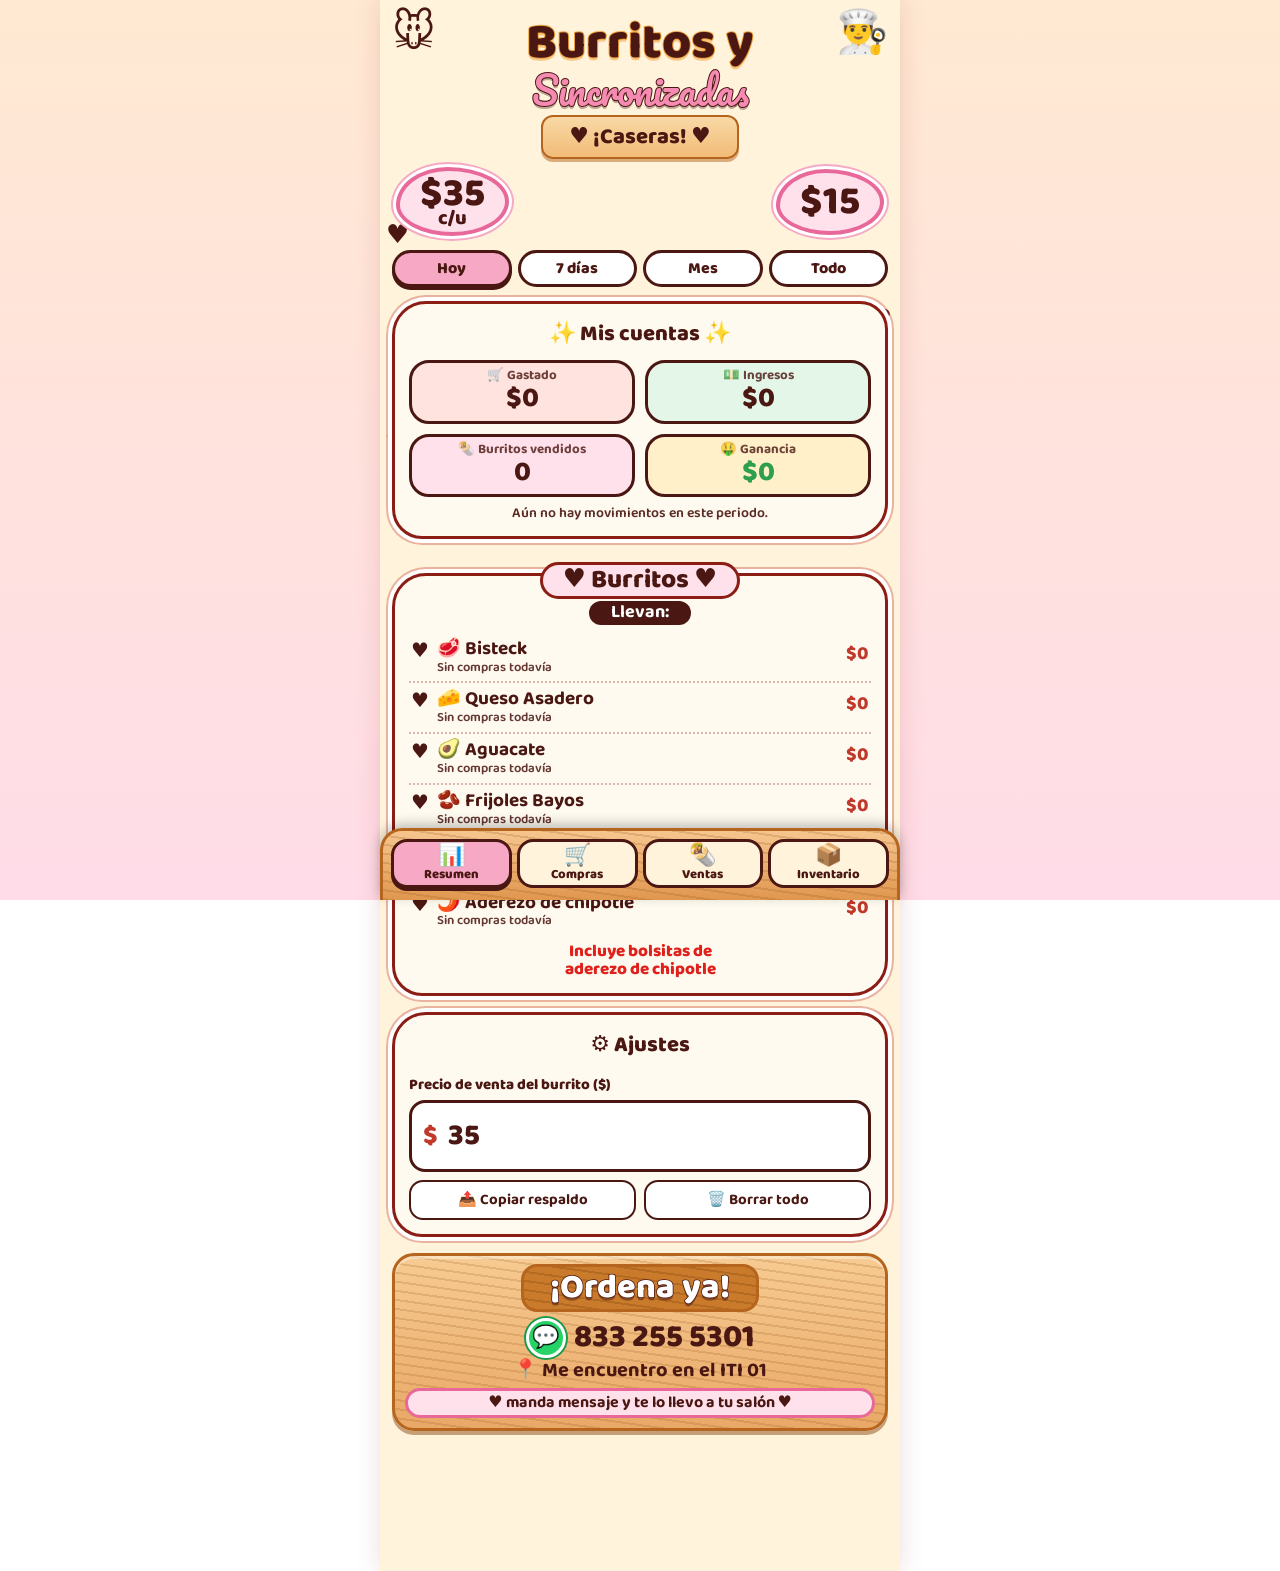
==== commit 861b8675: "Change greeting from 'Hello' to 'Goodbye'" ====
--- a/index.html
+++ b/index.html
@@ -3,30 +3,26 @@
 <head>
 <meta charset="UTF-8">
 <meta name="viewport" content="width=device-width, initial-scale=1, maximum-scale=1, user-scalable=no">
-<meta name="theme-color" content="#d9473a">
+<meta name="theme-color" content="#ffd9e6">
 <title>Burritos Caseras - Control</title>
 <link href="https://fonts.googleapis.com/css2?family=Baloo+2:wght@500;700;800&family=Pacifico&display=swap" rel="stylesheet">
 <style>
   :root{
     --cafe:#4a1712; --rojo:#c0392b; --rojo-osc:#8b1d14; --rosa:#f7a8c4; --rosa-cl:#ffe1ec; --rosa-fu:#e8689a;
-    --crema:#fff3dc; --madera:#e9a866; --madera-osc:#b5651d; --madera-cl:#f6c68f; --verde:#2e9e4f; --oro:#f2b632;
+    --crema:#fff3dc; --madera:#e9a866; --madera-osc:#b5651d; --verde:#2e9e4f; --oro:#f2b632; --ambar:#f0a020;
   }
   *{box-sizing:border-box;-webkit-tap-highlight-color:transparent}
   html,body{margin:0}
   body{
     font-family:'Baloo 2',system-ui,sans-serif; color:var(--cafe);
-    background:repeating-conic-gradient(#d9473a 0 25%, #fff 0 50%) 0 0/34px 34px;
-    min-height:100vh; padding:14px 0 0;
-  }
-
-  /* ===== HOJA (como el cartel) ===== */
+    background:linear-gradient(180deg,#ffe9d2 0%,#ffdce8 100%) fixed;
+    min-height:100vh; padding:0;
+  }
+
   .hoja{
-    position:relative; max-width:520px; margin:0 auto 0; padding:14px 12px 130px;
-    background:
-      radial-gradient(circle at 20% 10%, rgba(255,255,255,.7), transparent 40%),
-      var(--crema);
-    border-radius:22px; border:3px solid #fff; box-shadow:0 0 0 3px rgba(139,29,20,.25), 0 6px 18px rgba(0,0,0,.25);
-    overflow:hidden; min-height:100vh;
+    position:relative; max-width:520px; margin:0 auto; padding:14px 12px 140px;
+    background:var(--crema); min-height:100vh; overflow:hidden;
+    box-shadow:0 0 24px rgba(139,29,20,.15);
   }
   .deco{position:absolute;pointer-events:none;font-weight:800;z-index:0;user-select:none}
   .deco.h{color:var(--cafe);font-size:26px}
@@ -36,172 +32,136 @@
   /* ===== ENCABEZADO ===== */
   .encab{text-align:center;padding-top:6px}
   .encab .mascota{position:absolute;top:0;font-size:42px;line-height:1}
-  .encab .mascota.izq{left:0}
-  .encab .mascota.der{right:0}
-  .t1{
-    font-weight:800;font-size:50px;line-height:.95;margin:0;color:var(--cafe);
-    -webkit-text-stroke:2px #f0a23b; paint-order:stroke fill;
-    text-shadow:0 3px 0 rgba(240,162,59,.5);
-  }
-  .t2{
-    font-family:'Pacifico',cursive;font-size:38px;line-height:1.05;margin:2px 0 0;color:#f58bb2;
-    -webkit-text-stroke:2px var(--cafe); paint-order:stroke fill; text-shadow:0 3px 0 rgba(74,23,18,.35);
-  }
-  .cinta{
-    display:inline-block;margin:6px 0 0;padding:2px 26px;font-weight:800;font-size:22px;
+  .encab .mascota.izq{left:0}.encab .mascota.der{right:0}
+  .t1{font-weight:800;font-size:50px;line-height:.95;margin:0;color:var(--cafe);
+    -webkit-text-stroke:2px #f0a23b;paint-order:stroke fill;text-shadow:0 3px 0 rgba(240,162,59,.5)}
+  .t2{font-family:'Pacifico',cursive;font-size:38px;line-height:1.05;margin:2px 0 0;color:#f58bb2;
+    -webkit-text-stroke:2px var(--cafe);paint-order:stroke fill;text-shadow:0 3px 0 rgba(74,23,18,.35)}
+  .cinta{display:inline-block;margin:6px 0 0;padding:2px 26px;font-weight:800;font-size:22px;
     background:linear-gradient(#f9d9a6,#f2bb77);border:2px solid var(--madera-osc);border-radius:12px;
-    box-shadow:0 3px 0 rgba(181,101,29,.5); position:relative;
-  }
+    box-shadow:0 3px 0 rgba(181,101,29,.5)}
   .precios{display:flex;justify-content:space-between;align-items:center;margin:8px 4px 0}
-  .nubeprecio{
-    background:var(--rosa-cl);border:4px solid var(--rosa-fu);border-radius:46% 54% 50% 50% / 55% 50% 50% 45%;
-    box-shadow:0 0 0 3px #fff, 0 0 0 5px var(--rosa); padding:4px 20px;line-height:.95;text-align:center;
-  }
+  .nubeprecio{background:var(--rosa-cl);border:4px solid var(--rosa-fu);border-radius:46% 54% 50% 50% / 55% 50% 50% 45%;
+    box-shadow:0 0 0 3px #fff,0 0 0 5px var(--rosa);padding:4px 20px;line-height:.95;text-align:center}
   .nubeprecio b{font-size:40px;font-weight:800;display:block}
   .nubeprecio small{font-size:20px;font-weight:800;display:block;margin-top:-4px}
   .nubeprecio.sinc{padding:10px 20px}
-  .nubeprecio.sinc small{font-size:13px;margin:0}
-
-  /* ===== PERIODOS ===== */
+
   .periodos{display:flex;gap:6px;margin:14px 0}
-  .periodos button{
-    flex:1;border:3px solid var(--cafe);background:#fff;border-radius:50px;padding:3px 0;
-    font:800 16px 'Baloo 2';color:var(--cafe);
-  }
+  .periodos button{flex:1;border:3px solid var(--cafe);background:#fff;border-radius:50px;padding:3px 0;
+    font:800 16px 'Baloo 2';color:var(--cafe)}
   .periodos button.on{background:var(--rosa);box-shadow:0 3px 0 var(--cafe)}
 
-  /* ===== CAJAS TIPO NUBE ===== */
-  .caja{
-    background:#fffaf0;border:3px solid var(--rojo-osc);border-radius:34px 28px 36px 30px;
-    padding:12px 14px 14px;margin-bottom:16px;
-    box-shadow:0 0 0 4px #fff, 0 0 0 6px rgba(192,57,43,.35);
-  }
+  .caja{background:#fffaf0;border:3px solid var(--rojo-osc);border-radius:34px 28px 36px 30px;
+    padding:12px 14px 14px;margin-bottom:16px;box-shadow:0 0 0 4px #fff,0 0 0 6px rgba(192,57,43,.35)}
   .rotulo{display:flex;flex-direction:column;align-items:center;margin:-26px 0 8px}
-  .rotulo .rosa{
-    background:var(--rosa-cl);border:3px solid var(--rojo-osc);border-radius:50px;padding:0 20px;
-    font-family:'Baloo 2';font-weight:800;font-size:26px;line-height:1.2;white-space:nowrap
-  }
-  .rotulo .llevan{
-    margin-top:2px;background:var(--cafe);color:#fff;border-radius:50px;padding:0 22px;font-weight:700;font-size:18px;line-height:1.3
-  }
-  .caja.sinrot{padding-top:12px}
+  .rotulo .rosa{background:var(--rosa-cl);border:3px solid var(--rojo-osc);border-radius:50px;padding:0 20px;
+    font-weight:800;font-size:26px;line-height:1.2;white-space:nowrap}
+  .rotulo .llevan{margin-top:2px;background:var(--cafe);color:#fff;border-radius:50px;padding:0 22px;font-weight:700;font-size:18px;line-height:1.3}
   h2{margin:0 0 8px;font-size:22px;font-weight:800;text-align:center}
-
-  /* resumen */
+  .sub{font-size:14px;text-align:center;opacity:.8;margin:-4px 0 8px;line-height:1.2}
+
   .grid{display:grid;grid-template-columns:1fr 1fr;gap:10px}
   .stat{border:3px solid var(--cafe);border-radius:20px;padding:6px 10px;text-align:center;background:#fff}
   .stat small{display:block;font-weight:700;opacity:.8;line-height:1.1}
   .stat b{font-size:28px;font-weight:800;line-height:1.1}
   .stat.gasto{background:#ffe3df}.stat.ing{background:#e3f6e8}.stat.vend{background:var(--rosa-cl)}.stat.gan{background:#fff0c9}
   .stat.gan b.pos{color:var(--verde)}.stat.gan b.neg{color:var(--rojo)}
-  .nota{font-size:14px;margin-top:8px;text-align:center;opacity:.85;line-height:1.2}
-
-  /* lista ingredientes con corazones */
-  .ing-row{
-    display:flex;align-items:flex-start;gap:8px;padding:6px 2px;border-bottom:2px dotted rgba(139,29,20,.3)
-  }
+  .nota{font-size:14px;margin-top:8px;text-align:center;opacity:.9;line-height:1.2;font-weight:600}
+
+  .ing-row{display:flex;align-items:flex-start;gap:8px;padding:6px 2px;border-bottom:2px dotted rgba(139,29,20,.3)}
   .ing-row:last-child{border-bottom:none}
   .ing-row .corazon{font-size:20px;color:var(--cafe);line-height:1.2}
   .ing-row .nombre{flex:1;min-width:0;font-weight:700;font-size:19px;line-height:1.15}
-  .ing-row .nombre small{display:block;font-size:13px;font-weight:600;opacity:.8}
-  .ing-row .nombre .mejor{color:var(--verde);font-weight:800;opacity:1}
+  .ing-row .nombre small{display:block;font-size:13px;font-weight:600;opacity:.85}
+  .ing-row .nombre .mejor{color:var(--verde);font-weight:800}
   .ing-row .monto{font-weight:800;font-size:19px;color:var(--rojo)}
-  .aderezo{
-    margin:8px auto 0;text-align:center;color:#e0201b;font-weight:800;font-size:17px;line-height:1.05
-  }
-
-  /* formularios */
+  .aderezo{margin:8px auto 0;text-align:center;color:#e0201b;font-weight:800;font-size:17px;line-height:1.05}
+
   label{display:block;font-weight:800;font-size:15px;margin:10px 0 3px}
-  input,select{
-    width:100%;border:3px solid var(--cafe);border-radius:16px;padding:9px 12px;
-    font:700 18px 'Baloo 2';background:#fff;color:var(--cafe);
-  }
+  input,select{width:100%;border:3px solid var(--cafe);border-radius:16px;padding:9px 12px;
+    font:700 18px 'Baloo 2';background:#fff;color:var(--cafe)}
   .fila{display:flex;gap:8px}.fila>div{flex:1}
   .precio-box{position:relative}
   .precio-box span{position:absolute;left:14px;top:50%;transform:translateY(-50%);font-weight:800;font-size:26px;color:var(--rojo)}
   .precio-box input{font-size:30px;padding-left:36px;font-weight:800}
-  .total-prev{
-    margin:12px 0 4px;text-align:center;font-weight:800;font-size:22px;
-    background:var(--rosa-cl);border:3px dashed var(--rosa-fu);border-radius:18px;padding:3px
-  }
-  .btn{
-    width:100%;margin-top:10px;border:3px solid var(--cafe);border-radius:18px;padding:8px;
-    font:800 21px 'Baloo 2';color:#fff;background:var(--rojo);box-shadow:0 5px 0 var(--cafe)
-  }
+  .total-prev{margin:12px 0 4px;text-align:center;font-weight:800;font-size:20px;line-height:1.15;
+    background:var(--rosa-cl);border:3px dashed var(--rosa-fu);border-radius:18px;padding:4px 6px}
+  .btn{width:100%;margin-top:10px;border:3px solid var(--cafe);border-radius:18px;padding:8px;
+    font:800 21px 'Baloo 2';color:#fff;background:var(--rojo);box-shadow:0 5px 0 var(--cafe)}
   .btn:active{transform:translateY(4px);box-shadow:0 1px 0 var(--cafe)}
   .btn.verde{background:var(--verde)}
   .rapidos{display:flex;gap:6px;margin-top:8px}
   .rapidos button{flex:1;border:3px solid var(--cafe);background:var(--rosa-cl);border-radius:14px;
     padding:2px 0;font:800 18px 'Baloo 2';color:var(--cafe)}
 
-  /* listas de movimientos */
-  .item{
-    display:flex;align-items:center;gap:10px;background:#fff;border:2px solid var(--cafe);
-    border-radius:16px;padding:7px 10px;margin-bottom:8px
-  }
+  .item{display:flex;align-items:center;gap:10px;background:#fff;border:2px solid var(--cafe);
+    border-radius:16px;padding:7px 10px;margin-bottom:8px}
   .item .ico{font-size:26px}
   .item .info{flex:1;min-width:0;line-height:1.1}
   .item .info b{display:block;font-size:18px}
-  .item .info small{opacity:.75;font-weight:600}
+  .item .info small{opacity:.8;font-weight:600}
   .item .monto{font-weight:800;font-size:19px;white-space:nowrap}
   .item .monto.mas{color:var(--verde)}.item .monto.menos{color:var(--rojo)}
   .del{border:none;background:none;font-size:20px;padding:4px}
-  .vacio{text-align:center;opacity:.7;padding:8px;font-weight:600}
+  .vacio{text-align:center;opacity:.75;padding:8px;font-weight:600}
   .pie{display:flex;gap:8px;margin-top:8px}
   .pie button{flex:1;border:2px solid var(--cafe);background:#fff;border-radius:14px;padding:6px;font:700 15px 'Baloo 2';color:var(--cafe)}
 
-  /* ===== LETRERO ¡ORDENA YA! ===== */
+  /* ===== INVENTARIO ===== */
+  .gran{text-align:center;background:var(--rosa-cl);border:3px solid var(--rosa-fu);border-radius:22px;padding:8px}
+  .gran .num{font-size:52px;font-weight:800;line-height:1}
+  .gran .txt{font-weight:700;font-size:17px;line-height:1.15}
+  .gran .limita{margin-top:4px;font-weight:800;color:var(--rojo);font-size:16px;line-height:1.1}
+  .inv{background:#fff;border:2px solid var(--cafe);border-radius:18px;padding:8px 10px;margin-bottom:10px}
+  .inv .top{display:flex;align-items:center;gap:8px}
+  .inv .top .ico{font-size:28px}
+  .inv .top .nm{flex:1;font-weight:800;font-size:19px;line-height:1.05}
+  .inv .top .nm small{display:block;font-size:13px;font-weight:600;opacity:.8}
+  .inv .cuantos{font-weight:800;font-size:24px;text-align:right;line-height:1}
+  .inv .cuantos small{display:block;font-size:12px;font-weight:700;opacity:.8}
+  .barra{height:14px;border-radius:20px;background:#f1e3d0;border:2px solid var(--cafe);margin:6px 0;overflow:hidden}
+  .barra i{display:block;height:100%;border-radius:20px}
+  .inv .aj{border:2px solid var(--cafe);background:var(--rosa-cl);border-radius:12px;padding:2px 12px;font:800 14px 'Baloo 2';color:var(--cafe)}
+  .inv .estado{font-size:13px;font-weight:800}
+  .st-bien{color:var(--verde)}.st-medio{color:#c47a00}.st-mal{color:var(--rojo)}.st-na{opacity:.7}
+  .porcomprar .item{background:#fff0ee}
+  .costo-total{display:flex;gap:8px}
+  .costo-total .stat{flex:1}
+
   .vista{display:none}.vista.on{display:block}
-  .madera{
-    background:
-      repeating-linear-gradient(8deg, rgba(139,76,20,.18) 0 2px, transparent 2px 9px),
-      linear-gradient(#f7cb92,#e9a866);
-    border:3px solid var(--madera-osc);border-radius:22px;
-    box-shadow:inset 0 3px 0 rgba(255,255,255,.4), 0 4px 0 rgba(139,76,20,.5);
-  }
+  .madera{background:repeating-linear-gradient(8deg,rgba(139,76,20,.18) 0 2px,transparent 2px 9px),linear-gradient(#f7cb92,#e9a866);
+    border:3px solid var(--madera-osc);border-radius:22px;box-shadow:inset 0 3px 0 rgba(255,255,255,.4),0 4px 0 rgba(139,76,20,.5)}
   .ordena{margin-top:6px;padding:8px 10px 10px;text-align:center}
-  .ordena .tit{
-    display:inline-block;font-weight:800;font-size:34px;line-height:1;color:#fff;
+  .ordena .tit{display:inline-block;font-weight:800;font-size:34px;line-height:1;color:#fff;
     -webkit-text-stroke:1.5px var(--cafe);paint-order:stroke fill;text-shadow:0 3px 0 rgba(74,23,18,.5);
     background:repeating-linear-gradient(8deg,rgba(139,76,20,.35) 0 2px,transparent 2px 9px),#c97a2a;
-    border-radius:16px;padding:4px 26px;border:3px solid var(--madera-osc);margin-bottom:6px
-  }
+    border-radius:16px;padding:4px 26px;border:3px solid var(--madera-osc);margin-bottom:6px}
   .ordena .tel{display:flex;align-items:center;justify-content:center;gap:8px;font-weight:800;font-size:32px;line-height:1}
   .wa{display:inline-flex;align-items:center;justify-content:center;width:40px;height:40px;border-radius:50%;
     background:#25d366;border:3px solid #fff;font-size:22px;box-shadow:0 0 0 2px #1a9a4b}
   .ordena .ubi{font-weight:700;font-size:20px;line-height:1.2}
-  .ordena .msg{
-    margin-top:6px;background:var(--rosa-cl);border:3px solid var(--rosa-fu);border-radius:50px;
-    font-weight:700;font-size:16px;padding:2px 10px;line-height:1.25
-  }
-
-  /* ===== MENÚ INFERIOR (madera) ===== */
-  nav{
-    position:fixed;left:0;right:0;bottom:0;z-index:10;max-width:520px;margin:0 auto;
-    display:flex;gap:6px;padding:8px 10px 12px;border-radius:22px 22px 0 0;
+  .ordena .msg{margin-top:6px;background:var(--rosa-cl);border:3px solid var(--rosa-fu);border-radius:50px;
+    font-weight:700;font-size:16px;padding:2px 10px;line-height:1.25}
+
+  nav{position:fixed;left:0;right:0;bottom:0;z-index:10;max-width:520px;margin:0 auto;
+    display:flex;gap:5px;padding:8px 8px 12px;border-radius:22px 22px 0 0;
     background:repeating-linear-gradient(8deg,rgba(139,76,20,.2) 0 2px,transparent 2px 9px),linear-gradient(#f6c68f,#e0974f);
-    border:3px solid var(--madera-osc);border-bottom:none;box-shadow:0 -4px 12px rgba(0,0,0,.25)
-  }
-  nav button{
-    flex:1;border:3px solid var(--cafe);border-radius:18px;background:var(--crema);
-    padding:3px 0;font:800 15px 'Baloo 2';color:var(--cafe);line-height:1.05
-  }
-  nav button span{display:block;font-size:24px}
+    border:3px solid var(--madera-osc);border-bottom:none;box-shadow:0 -4px 12px rgba(0,0,0,.25)}
+  nav button{flex:1;border:3px solid var(--cafe);border-radius:16px;background:var(--crema);
+    padding:3px 0;font:800 13px 'Baloo 2';color:var(--cafe);line-height:1.05}
+  nav button span{display:block;font-size:22px}
   nav button.on{background:var(--rosa);box-shadow:0 3px 0 var(--cafe)}
 </style>
 </head>
 <body>
 <div class="hoja">
 
-  <!-- decoración -->
   <span class="deco h" style="top:215px;left:6px">♥</span>
   <span class="deco h" style="top:300px;right:8px">♥</span>
   <span class="deco s" style="top:170px;right:30px">✦</span>
   <span class="deco s" style="top:420px;left:4px">✦</span>
-  <span class="deco h" style="top:640px;right:10px">♥</span>
-  <span class="deco s" style="top:760px;left:8px">✦</span>
-
-  <!-- ENCABEZADO -->
+
   <header class="encab">
     <div class="mascota izq">🐭</div>
     <div class="mascota der">👨‍🍳</div>
@@ -223,7 +183,7 @@
 
   <!-- ===== RESUMEN ===== -->
   <section class="vista on" id="v-resumen">
-    <div class="caja sinrot">
+    <div class="caja">
       <h2>✨ Mis cuentas ✨</h2>
       <div class="grid">
         <div class="stat gasto"><small>🛒 Gastado</small><b id="sGasto">$0</b></div>
@@ -243,7 +203,7 @@
       <div class="aderezo">Incluye bolsitas de<br>aderezo de chipotle</div>
     </div>
 
-    <div class="caja sinrot">
+    <div class="caja">
       <h2>⚙️ Ajustes</h2>
       <label>Precio de venta del burrito ($)</label>
       <div class="precio-box"><span>$</span><input type="number" id="precioVenta" inputmode="decimal" min="0" step="0.5"></div>
@@ -256,7 +216,7 @@
 
   <!-- ===== COMPRAS ===== -->
   <section class="vista" id="v-compras">
-    <div class="caja sinrot">
+    <div class="caja">
       <h2>🛒 Registrar compra</h2>
       <label>Ingrediente</label>
       <select id="cIng"></select>
@@ -266,12 +226,17 @@
       </div>
       <label>Precio ($)</label>
       <div class="precio-box"><span>$</span><input type="number" id="cPrecio" inputmode="decimal" min="0" step="any" placeholder="0"></div>
+      <div id="cRindeBox">
+        <label>¿Para cuántos burritos alcanza?</label>
+        <input type="number" id="cRinde" inputmode="numeric" min="0" step="1" placeholder="Ej. 20">
+      </div>
+      <div class="total-prev" id="cPrev" style="display:none"></div>
       <label>Fecha</label>
       <input type="date" id="cFecha">
       <button class="btn" id="btnCompra">➕ Guardar compra</button>
     </div>
 
-    <div class="caja sinrot">
+    <div class="caja">
       <h2>Compras del periodo</h2>
       <div id="listaCompras"></div>
     </div>
@@ -279,7 +244,7 @@
 
   <!-- ===== VENTAS ===== -->
   <section class="vista" id="v-ventas">
-    <div class="caja sinrot">
+    <div class="caja">
       <h2>🌯 Registrar venta</h2>
       <label>Burritos vendidos</label>
       <input type="number" id="vCant" inputmode="numeric" min="1" step="1" value="1">
@@ -293,13 +258,43 @@
       <button class="btn verde" id="btnVenta">💰 Guardar venta</button>
     </div>
 
-    <div class="caja sinrot">
+    <div class="caja">
       <h2>Ventas del periodo</h2>
       <div id="listaVentas"></div>
     </div>
   </section>
 
-  <!-- ===== ¡ORDENA YA! ===== -->
+  <!-- ===== INVENTARIO ===== -->
+  <section class="vista" id="v-inventario">
+    <div class="caja">
+      <h2>📦 ¿Cuántos burritos me alcanzan?</h2>
+      <div class="gran" id="invGran"></div>
+    </div>
+
+    <div class="caja">
+      <h2>Lo que me queda</h2>
+      <div class="sub">Se calcula con lo que compras y lo que vendes. Si no coincide, toca ✏️ Ajustar y pon cuántos te alcanzan en realidad.</div>
+      <div id="invLista"></div>
+    </div>
+
+    <div class="caja porcomprar">
+      <h2>🛍️ Por comprar</h2>
+      <label>Avisarme cuando alcance para menos de (burritos)</label>
+      <input type="number" id="umbral" inputmode="numeric" min="0" step="1">
+      <div style="margin-top:10px" id="invComprar"></div>
+    </div>
+
+    <div class="caja">
+      <h2>💡 Costo por burrito</h2>
+      <div class="costo-total">
+        <div class="stat gasto"><small>Me cuesta</small><b id="cbCosto">—</b></div>
+        <div class="stat gan"><small>Gano por burrito</small><b id="cbGana">—</b></div>
+      </div>
+      <div class="nota" id="cbNota"></div>
+      <div id="cbLista" style="margin-top:8px"></div>
+    </div>
+  </section>
+
   <div class="madera ordena">
     <div class="tit">¡Ordena ya!</div>
     <div class="tel"><span class="wa">💬</span> 833 255 5301</div>
@@ -313,35 +308,37 @@
   <button data-v="resumen" class="on"><span>📊</span>Resumen</button>
   <button data-v="compras"><span>🛒</span>Compras</button>
   <button data-v="ventas"><span>🌯</span>Ventas</button>
+  <button data-v="inventario"><span>📦</span>Inventario</button>
 </nav>
 
 <script>
 (function(){
   const KEY = 'burritos_control_v1';
   const INGS = [
-    {n:'Bisteck',          i:'🥩'},
-    {n:'Queso Asadero',    i:'🧀'},
-    {n:'Aguacate',         i:'🥑'},
-    {n:'Frijoles Bayos',   i:'🫘'},
+    {n:'Bisteck',             i:'🥩'},
+    {n:'Queso Asadero',       i:'🧀'},
+    {n:'Aguacate',            i:'🥑'},
+    {n:'Frijoles Bayos',      i:'🫘'},
     {n:'Tortillas de Harina', i:'🫓'},
     {n:'Aderezo de chipotle', i:'🌶️'},
-    {n:'Otro',             i:'🧾'}
+    {n:'Otro',                i:'🧾'}
   ];
+  const BASE = INGS.filter(x => x.n !== 'Otro').map(x => x.n);
   const $ = id => document.getElementById(id);
   const money = n => '$' + (Math.round(n*100)/100).toLocaleString('es-MX',{minimumFractionDigits:0,maximumFractionDigits:2});
   const esc = s => String(s).replace(/[&<>"']/g, c => ({'&':'&amp;','<':'&lt;','>':'&gt;','"':'&quot;',"'":'&#39;'}[c]));
   const hoy = () => new Date().toLocaleDateString('en-CA');
   const uid = () => Date.now().toString(36) + Math.random().toString(36).slice(2,6);
-  // compatibilidad con registros anteriores que tenían cantidad
   const totalC = c => c.precio * (c.cant || 1);
-  // compatibilidad con nombres viejos
   const norm = n => n === 'Bisteck (carne)' ? 'Bisteck' : (n === 'Aderezo de chipotle (bolsitas)' ? 'Aderezo de chipotle' : n);
 
-  let S = { compras:[], ventas:[], precio:35 };
+  let S = { compras:[], ventas:[], ajustes:[], precio:35, umbral:10 };
   let periodo = 'hoy';
 
   function cargar(){
     try{ const d = JSON.parse(localStorage.getItem(KEY)); if(d) S = Object.assign(S,d); }catch(e){}
+    S.compras = S.compras || []; S.ventas = S.ventas || []; S.ajustes = S.ajustes || [];
+    if(typeof S.umbral !== 'number') S.umbral = 10;
     S.compras.forEach(c => c.ing = norm(c.ing));
   }
   function guardar(){ try{ localStorage.setItem(KEY, JSON.stringify(S)); }catch(e){} }
@@ -359,6 +356,24 @@
   const fechaBonita = f => new Date(f + 'T00:00:00').toLocaleDateString('es-MX',{weekday:'short',day:'numeric',month:'short'});
   const ordenar = (a,b) => a.fecha < b.fecha ? 1 : (a.fecha > b.fecha ? -1 : 0);
 
+  /* ---------- INVENTARIO (cálculos) ---------- */
+  function vendidosTotal(){ return S.ventas.reduce((a,v) => a + v.cant, 0); }
+  function stockDe(n){
+    const comp = S.compras.filter(c => c.ing === n).reduce((a,c) => a + (c.rinde || 0), 0);
+    const aj   = S.ajustes.filter(a => a.ing === n).reduce((a,x) => a + x.cant, 0);
+    return comp + aj - vendidosTotal();
+  }
+  const registrado = n => S.compras.some(c => c.ing === n && c.rinde > 0) || S.ajustes.some(a => a.ing === n);
+  function costoPorBurrito(n){
+    const h = S.compras.filter(c => c.ing === n && c.rinde > 0).sort(ordenar);
+    return h.length ? totalC(h[0]) / h[0].rinde : null;
+  }
+  function estado(n, s){
+    if(s <= S.umbral) return ['mal', s <= 0 ? '¡Se acabó!' : '¡Por acabarse!'];
+    if(s <= S.umbral * 2) return ['medio', 'Ya va bajando'];
+    return ['bien', 'Todo bien'];
+  }
+
   function render(){
     $('hdrPrecio').textContent = S.precio;
     $('vPrecioTxt').textContent = money(S.precio);
@@ -374,13 +389,15 @@
     $('sIng').textContent   = money(ing);
     $('sVend').textContent  = vend;
     const g = $('sGan'); g.textContent = money(gan); g.className = gan >= 0 ? 'pos' : 'neg';
-    $('sNota').textContent = vend > 0
-      ? 'Cada burrito te cuesta aprox. ' + money(gasto/vend) + ' (con lo gastado en este periodo).'
-      : (gasto > 0 ? 'Aún no hay ventas en este periodo.' : 'Aún no hay movimientos en este periodo.');
-
-    // ingredientes (estilo "Llevan:")
-    const porIng = {};
-    INGS.forEach(x => { if(x.n !== 'Otro') porIng[x.n] = 0; });
+    let nota = '';
+    if(gasto > 0 || vend > 0){
+      if(gan < 0 && S.precio > 0) nota = 'Te faltan ' + Math.ceil(-gan / S.precio) + ' burritos por vender para recuperar lo gastado.';
+      else if(gasto > 0) nota = '¡Ya recuperaste lo gastado! 🎉';
+    } else nota = 'Aún no hay movimientos en este periodo.';
+    $('sNota').textContent = nota;
+
+    // resumen: ingredientes
+    const porIng = {}; BASE.forEach(n => porIng[n] = 0);
     compras.forEach(c => { porIng[c.ing] = (porIng[c.ing] || 0) + totalC(c); });
     $('desglose').innerHTML = Object.keys(porIng).map(nombre => {
       const hist = S.compras.filter(c => c.ing === nombre).sort(ordenar);
@@ -389,9 +406,10 @@
         extra = 'Última compra: ' + money(totalC(hist[0]));
         if(hist.length > 1){
           const mejor = hist.reduce((m,c) => totalC(c) < totalC(m) ? c : m, hist[0]);
-          extra += '<br><span class="mejor">Más barata: ' + money(totalC(mejor)) + '</span>';
+          extra += ' · <span class="mejor">Más barata: ' + money(totalC(mejor)) + '</span>';
         }
       }
+      if(BASE.includes(nombre) && registrado(nombre)) extra += '<br>📦 Alcanza para <b>' + Math.max(0, stockDe(nombre)) + '</b> burritos';
       return '<div class="ing-row"><span class="corazon">♥</span><div class="nombre">' + iconoDe(nombre) + ' ' + esc(nombre) +
              '<small>' + extra + '</small></div><div class="monto">' + money(porIng[nombre]) + '</div></div>';
     }).join('');
@@ -400,7 +418,7 @@
     const lc = compras.slice().sort(ordenar);
     $('listaCompras').innerHTML = lc.length ? lc.map(c =>
       '<div class="item"><div class="ico">' + iconoDe(c.ing) + '</div><div class="info"><b>' + esc(c.ing) + '</b><small>' +
-      fechaBonita(c.fecha) + '</small></div><div class="monto menos">-' + money(totalC(c)) +
+      fechaBonita(c.fecha) + (c.rinde ? ' · para ' + c.rinde + ' burritos' : '') + '</small></div><div class="monto menos">-' + money(totalC(c)) +
       '</div><button class="del" data-del="c:' + c.id + '">🗑️</button></div>'
     ).join('') : '<div class="vacio">Sin compras en este periodo</div>';
 
@@ -411,30 +429,105 @@
       money(v.precio) + ' c/u · ' + fechaBonita(v.fecha) + '</small></div><div class="monto mas">+' + money(v.cant*v.precio) +
       '</div><button class="del" data-del="v:' + v.id + '">🗑️</button></div>'
     ).join('') : '<div class="vacio">Sin ventas en este periodo</div>';
-  }
-
-  function totalVenta(){
-    $('vTotal').textContent = money((parseInt($('vCant').value)||0) * S.precio);
-  }
-
+
+    renderInventario();
+  }
+
+  function renderInventario(){
+    const reg = BASE.filter(registrado);
+    const stocks = {}; BASE.forEach(n => stocks[n] = stockDe(n));
+
+    // grande
+    if(!reg.length){
+      $('invGran').innerHTML = '<div class="txt">Registra una compra diciendo para cuántos burritos alcanza y aquí verás cuántos puedes hacer.</div>';
+    } else {
+      const minVal = Math.min.apply(null, reg.map(n => stocks[n]));
+      const limita = reg.filter(n => stocks[n] === minVal);
+      $('invGran').innerHTML =
+        '<div class="num">' + Math.max(0, minVal) + '</div>' +
+        '<div class="txt">burritos puedes hacer con lo que tienes</div>' +
+        '<div class="limita">' + (minVal <= 0 ? '⚠️ Te falta: ' : 'Lo que más te limita: ') + limita.map(n => iconoDe(n) + ' ' + esc(n)).join(', ') + '</div>';
+    }
+
+    // por ingrediente
+    const maxS = Math.max(10, S.umbral * 3, Math.max.apply(null, BASE.map(n => stocks[n])));
+    $('invLista').innerHTML = BASE.map(n => {
+      const ok = registrado(n), s = stocks[n];
+      if(!ok){
+        return '<div class="inv"><div class="top"><div class="ico">' + iconoDe(n) + '</div><div class="nm">' + esc(n) +
+          '<small class="st-na">Sin registrar</small></div><button class="aj" data-aj="' + esc(n) + '">✏️ Pon cuántos</button></div></div>';
+      }
+      const [cls, txt] = estado(n, s);
+      const color = cls === 'bien' ? 'var(--verde)' : (cls === 'medio' ? 'var(--ambar)' : 'var(--rojo)');
+      const pct = Math.max(0, Math.min(100, s / maxS * 100));
+      return '<div class="inv"><div class="top"><div class="ico">' + iconoDe(n) + '</div>' +
+        '<div class="nm">' + esc(n) + '<small class="estado st-' + cls + '">' + txt + '</small></div>' +
+        '<div class="cuantos">' + Math.max(0, s) + '<small>burritos</small></div></div>' +
+        '<div class="barra"><i style="width:' + pct + '%;background:' + color + '"></i></div>' +
+        '<div style="text-align:right"><button class="aj" data-aj="' + esc(n) + '">✏️ Ajustar</button></div></div>';
+    }).join('');
+
+    // por comprar
+    $('umbral').value = S.umbral;
+    const falta = BASE.filter(n => registrado(n) && stocks[n] <= S.umbral);
+    const sinReg = BASE.filter(n => !registrado(n));
+    let html = falta.map(n =>
+      '<div class="item"><div class="ico">' + iconoDe(n) + '</div><div class="info"><b>' + esc(n) + '</b><small>Te alcanza para ' + Math.max(0, stocks[n]) +
+      ' burritos</small></div><div class="monto menos">🛒</div></div>').join('');
+    if(!html) html = '<div class="vacio">' + (reg.length ? '¡Todo bien! Nada por comprar 🎉' : 'Registra tus compras para ver aquí qué te falta.') + '</div>';
+    if(sinReg.length && reg.length) html += '<div class="nota">Sin registrar: ' + sinReg.map(esc).join(', ') + '</div>';
+    $('invComprar').innerHTML = html;
+
+    // costo por burrito
+    const costos = BASE.map(n => [n, costoPorBurrito(n)]).filter(x => x[1] !== null);
+    if(costos.length){
+      const tot = costos.reduce((a,x) => a + x[1], 0);
+      $('cbCosto').textContent = money(tot);
+      $('cbGana').textContent = money(S.precio - tot);
+      $('cbGana').style.color = (S.precio - tot) >= 0 ? 'var(--verde)' : 'var(--rojo)';
+      $('cbNota').textContent = costos.length < BASE.length ? 'Aún no cuentan: ' + BASE.filter(n => costoPorBurrito(n) === null).join(', ') + '.' : 'Con tus últimas compras de cada ingrediente.';
+      $('cbLista').innerHTML = costos.map(x =>
+        '<div class="item"><div class="ico">' + iconoDe(x[0]) + '</div><div class="info"><b>' + esc(x[0]) + '</b></div><div class="monto menos">' + money(x[1]) + '</div></div>').join('');
+    } else {
+      $('cbCosto').textContent = '—'; $('cbGana').textContent = '—'; $('cbGana').style.color = '';
+      $('cbNota').textContent = 'Registra compras con "para cuántos burritos alcanza" y aquí verás cuánto te cuesta cada burrito.';
+      $('cbLista').innerHTML = '';
+    }
+  }
+
+  /* ---------- FORMULARIOS ---------- */
+  function previewCompra(){
+    const p = parseFloat($('cPrecio').value), r = parseInt($('cRinde').value);
+    const box = $('cPrev');
+    if(p > 0 && r > 0 && $('cIng').value !== 'Otro'){
+      box.style.display = 'block'; box.textContent = 'Te sale en ' + money(p / r) + ' por burrito';
+    } else box.style.display = 'none';
+  }
   $('cIng').innerHTML = INGS.map(x => '<option value="' + esc(x.n) + '">' + x.i + ' ' + esc(x.n) + '</option>').join('');
   $('cIng').addEventListener('change', () => {
-    $('cOtroBox').style.display = $('cIng').value === 'Otro' ? 'block' : 'none';
+    const otro = $('cIng').value === 'Otro';
+    $('cOtroBox').style.display = otro ? 'block' : 'none';
+    $('cRindeBox').style.display = otro ? 'none' : 'block';
     const hist = S.compras.filter(c => c.ing === $('cIng').value).sort(ordenar);
     $('cPrecio').placeholder = hist.length ? 'Última: ' + totalC(hist[0]) : '0';
-  });
+    $('cRinde').placeholder = (hist.length && hist[0].rinde) ? 'Última: ' + hist[0].rinde : 'Ej. 20';
+    previewCompra();
+  });
+  ['cPrecio','cRinde'].forEach(id => $(id).addEventListener('input', previewCompra));
 
   $('btnCompra').addEventListener('click', () => {
     let ing = $('cIng').value;
     if(ing === 'Otro'){ ing = $('cOtro').value.trim(); if(!ing){ alert('Escribe qué compraste'); return; } }
     const precio = parseFloat($('cPrecio').value);
     if(isNaN(precio) || precio < 0){ alert('Pon el precio en pesos'); return; }
-    S.compras.push({ id:uid(), ing, precio, fecha:$('cFecha').value || hoy() });
+    const rinde = $('cIng').value === 'Otro' ? 0 : (parseInt($('cRinde').value) || 0);
+    S.compras.push({ id:uid(), ing, precio, rinde, fecha:$('cFecha').value || hoy() });
     guardar();
-    $('cPrecio').value = ''; $('cOtro').value = '';
+    $('cPrecio').value = ''; $('cRinde').value = ''; $('cOtro').value = ''; previewCompra();
     render();
   });
 
+  function totalVenta(){ $('vTotal').textContent = money((parseInt($('vCant').value)||0) * S.precio); }
   $('vCant').addEventListener('input', totalVenta);
   document.querySelectorAll('.rapidos button').forEach(b => b.addEventListener('click', () => {
     $('vCant').value = (parseInt($('vCant').value)||0) + parseInt(b.dataset.n); totalVenta();
@@ -450,8 +543,22 @@
     const p = parseFloat($('precioVenta').value);
     if(p >= 0){ S.precio = p; guardar(); render(); totalVenta(); }
   });
+  $('umbral').addEventListener('input', () => {
+    const u = parseInt($('umbral').value);
+    if(u >= 0){ S.umbral = u; guardar(); renderInventario(); }
+  });
 
   document.addEventListener('click', e => {
+    const a = e.target.closest('[data-aj]');
+    if(a){
+      const n = a.dataset.aj, actual = Math.max(0, stockDe(n));
+      const r = prompt('¿Para cuántos burritos te alcanza ahora de ' + n + '?', actual);
+      if(r === null) return;
+      const v = parseInt(r);
+      if(isNaN(v) || v < 0){ alert('Pon un número'); return; }
+      S.ajustes.push({ id:uid(), ing:n, cant: v - stockDe(n), fecha:hoy() });
+      guardar(); render(); return;
+    }
     const b = e.target.closest('[data-del]'); if(!b) return;
     if(!confirm('¿Borrar este registro?')) return;
     const [t,id] = b.dataset.del.split(':');
@@ -461,7 +568,7 @@
   });
   $('btnBorrar').addEventListener('click', () => {
     if(confirm('¿Seguro que quieres borrar TODOS los datos?') && confirm('Esto no se puede deshacer. ¿Continuar?')){
-      S.compras = []; S.ventas = []; guardar(); render();
+      S.compras = []; S.ventas = []; S.ajustes = []; guardar(); render();
     }
   });
   $('btnExport').addEventListener('click', async () => {
@@ -484,6 +591,7 @@
   cargar();
   $('cFecha').value = hoy(); $('vFecha').value = hoy();
   $('precioVenta').value = S.precio;
+  $('cRinde').placeholder = 'Ej. 20';
   totalVenta(); render();
 })();
 </script>
